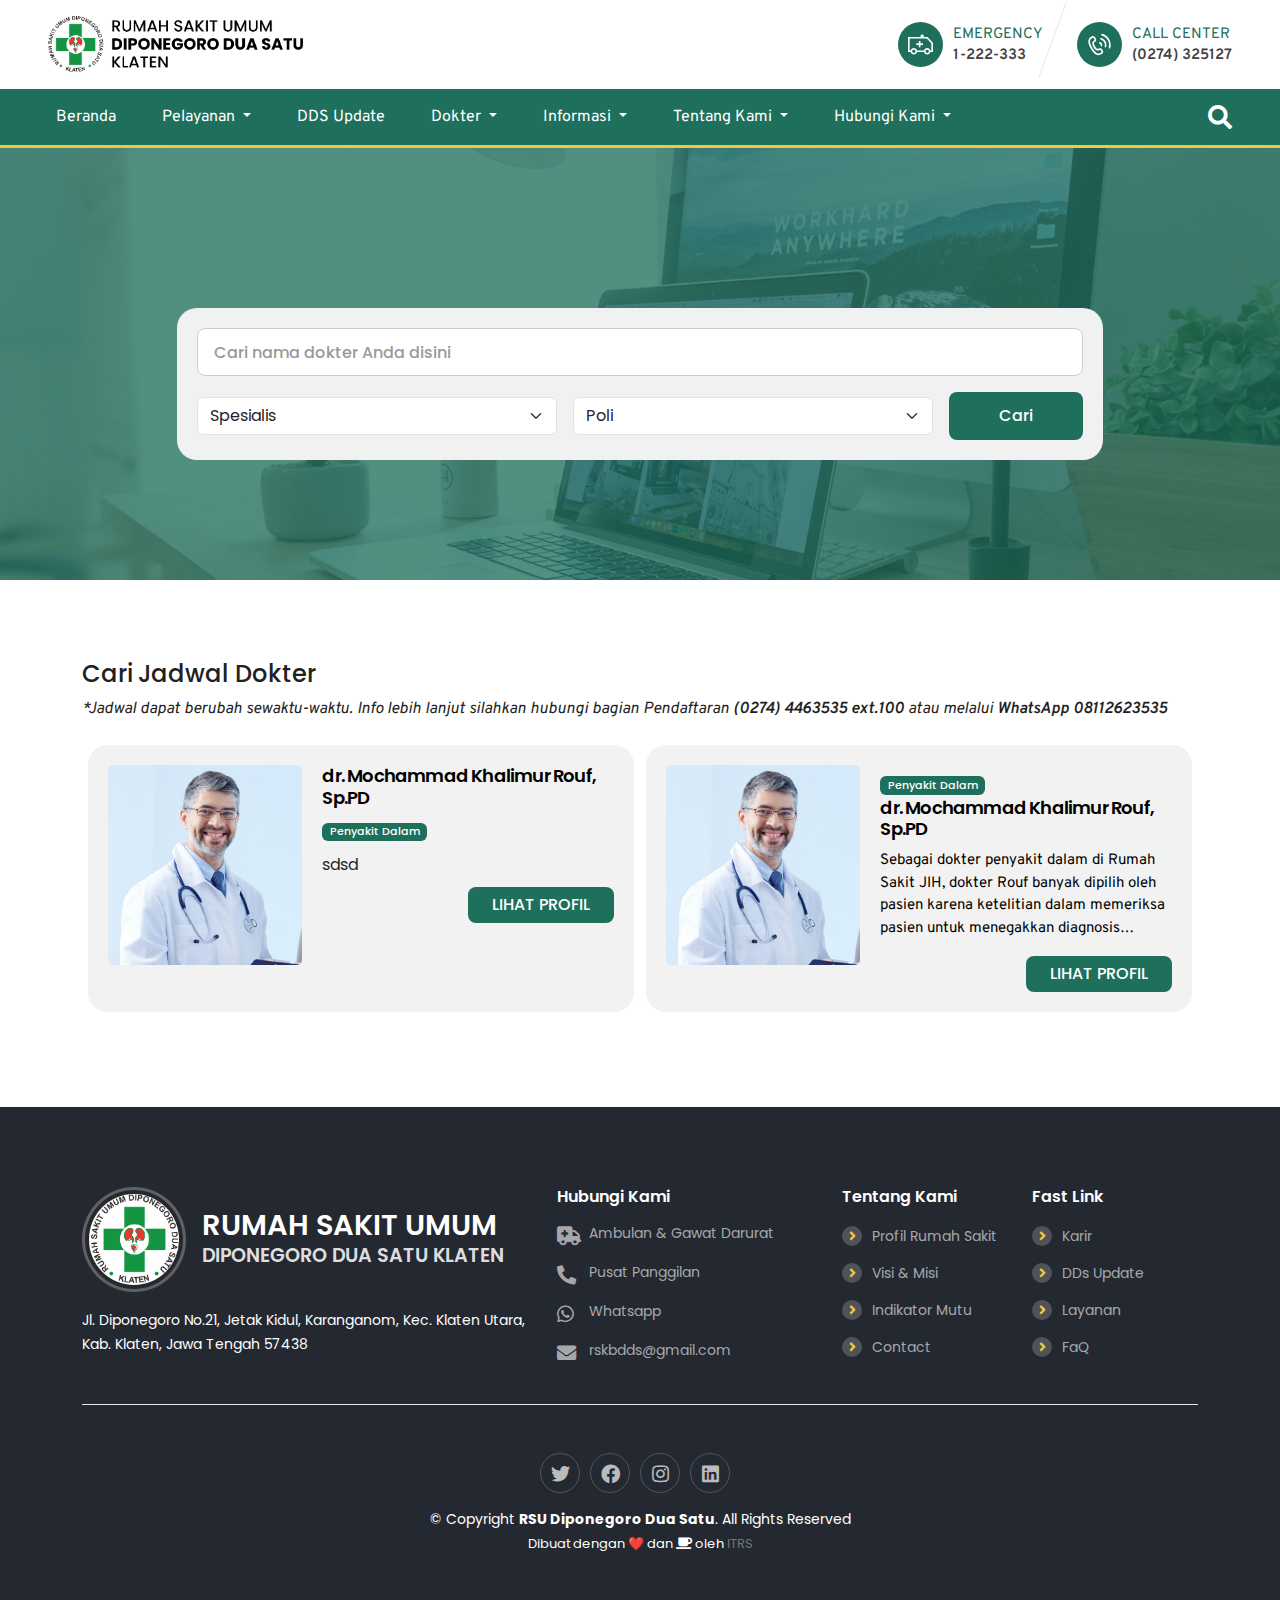
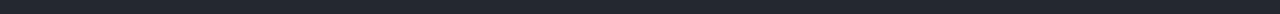
==== dokter.html @ 1d52ded0 "OKEY" ====
<!DOCTYPE html>
<html lang="en">

<head>
    <meta charset="UTF-8" />
    <link href="assets/img/favicon.png" rel="icon" />
    <meta name="viewport" content="width=device-width, initial-scale=1.0" />
    <title>RSU Diponegoro Dua Satu Klaten</title>
    <link rel="stylesheet" href="./assets/css/app.css" />
    <script src="https://code.jquery.com/jquery-3.7.0.min.js"
        integrity="sha256-2Pmvv0kuTBOenSvLm6bvfBSSHrUJ+3A7x6P5Ebd07/g=" crossorigin="anonymous"></script>
</head>

<body>
    <header id="header" class="d-none d-md-block">
        <div class="topbar-area px-5 py-3">
            <div class="topbar-content">
                <div class="topbar-brand">
                    <a href="index.html">
                        <img src="./assets/img/logo web black.png" alt="Logo RSU" class="img-fluid logo-brand" />
                    </a>
                </div>
                <div class="topbar-info">
                    <ul class="info">
                        <li class="info-item">
                            <div class="icon">
                                <svg class="img-fluid" width="25" height="25" viewBox="0 0 20 20"
                                    xmlns="http://www.w3.org/2000/svg">
                                    <path
                                        d="M11.3333 2C10.9797 2 10.6406 2.13486 10.3905 2.3749C10.1405 2.61495 10 2.94052 10 3.28V3.92H0V16.08H2.104C2.40133 17.1802 3.432 18 4.66667 18C5.90133 18 6.932 17.1802 7.22933 16.08H12.7707C13.068 17.1802 14.0987 18 15.3333 18C16.568 18 17.5987 17.1802 17.896 16.08H20V8.8L19.8333 8.62016L15.8333 4.14016L15.646 3.92H12.6667V3.28C12.6667 2.94052 12.5262 2.61495 12.2761 2.3749C12.0261 2.13486 11.687 2 11.3333 2ZM1.33333 5.2H15.0207L18.6667 9.28V14.8H17.896C17.5987 13.6998 16.568 12.88 15.3333 12.88C14.0987 12.88 13.068 13.6998 12.7707 14.8H7.22933C6.932 13.6998 5.90133 12.88 4.66667 12.88C3.432 12.88 2.40133 13.6998 2.104 14.8H1.33333V5.2ZM8.66667 7.12V9.04H6.66667V10.32H8.66667V12.24H10V10.32H12V9.04H10V7.12H8.66667ZM4.66667 14.16C5.41133 14.16 6 14.7251 6 15.44C6 16.1549 5.41133 16.72 4.66667 16.72C3.922 16.72 3.33333 16.1549 3.33333 15.44C3.33333 14.7251 3.922 14.16 4.66667 14.16ZM15.3333 14.16C16.078 14.16 16.6667 14.7251 16.6667 15.44C16.6667 16.1549 16.078 16.72 15.3333 16.72C14.5887 16.72 14 16.1549 14 15.44C14 14.7251 14.5887 14.16 15.3333 14.16Z"
                                        fill="white" />
                                </svg>
                            </div>
                            <div class="text">
                                EMERGENCY
                                <a href="tel:1-222-333" target="_blank">
                                    <span>1-222-333</span>
                                </a>
                            </div>
                        </li>
                        <li class="info-item">
                            <div class="icon">
                                <svg class="img-fluid" width="25" height="25" viewBox="0 0 20 20" fill="none"
                                    xmlns="http://www.w3.org/2000/svg">
                                    <g clip-path="url(#clip0_1348_386)">
                                        <path fill-rule="evenodd" clip-rule="evenodd"
                                            d="M1.08929 6.99303C1.31957 5.32316 2.45093 4.29512 3.85457 3.48767C4.29436 3.23468 4.81684 3.16911 5.30612 3.30288C5.79503 3.43654 6.21088 3.75811 6.46417 4.19523L7.08839 5.27249C7.34168 5.70961 7.41326 6.22922 7.28499 6.71792C7.15661 7.20699 6.83838 7.62504 6.39859 7.87803C5.96698 8.12632 5.75371 8.39156 5.64662 8.63309C5.53714 8.87998 5.51151 9.16381 5.55975 9.48797C5.66095 10.168 6.05696 10.8669 6.38041 11.4251C6.70386 11.9833 7.11336 12.6745 7.65382 13.1018C7.91145 13.3055 8.17097 13.4253 8.44031 13.4543C8.70378 13.4827 9.04096 13.4313 9.47257 13.183C9.91236 12.93 10.4348 12.8644 10.9241 12.9982C11.413 13.1318 11.8289 13.4534 12.0822 13.8905L12.7064 14.9678C12.9597 15.4049 13.0313 15.9245 12.903 16.4132C12.7746 16.9023 12.4564 17.3203 12.0166 17.5733C10.613 18.3808 9.15372 18.843 7.58716 18.2068C6.08722 17.5976 4.6553 16.0399 3.08101 13.3231C1.50673 10.6063 0.868799 8.59187 1.08929 6.99303ZM2.4195 7.17514C2.26348 8.30648 2.697 9.98474 4.24383 12.6542C5.79066 15.3236 7.03262 16.5369 8.09397 16.9679C9.08869 17.3719 10.0781 17.1436 11.3452 16.4147C11.4721 16.3418 11.5658 16.2202 11.604 16.0747C11.6423 15.9289 11.6214 15.771 11.5436 15.6367L10.9193 14.5595C10.8415 14.4252 10.7147 14.3282 10.5688 14.2883C10.4233 14.2485 10.2708 14.2686 10.1439 14.3416C9.50725 14.7078 8.88715 14.848 8.29612 14.7844C7.71095 14.7214 7.21874 14.4657 6.81916 14.1498C6.06088 13.5502 5.53981 12.6504 5.23615 12.1261C5.22987 12.1152 5.22368 12.1046 5.21759 12.094C5.2115 12.0835 5.20531 12.0728 5.19902 12.062C4.89508 11.5378 4.37356 10.6383 4.23156 9.68421C4.15674 9.18144 4.18058 8.62887 4.41843 8.09245C4.65866 7.55067 5.09056 7.08569 5.72724 6.71944C5.8541 6.64646 5.94778 6.5249 5.98597 6.37943C6.02425 6.23358 6.00339 6.0757 5.92557 5.9414L5.30135 4.86415C5.22353 4.72985 5.09673 4.63291 4.95082 4.59302C4.80529 4.55323 4.65278 4.57329 4.52592 4.64627C3.25883 5.37516 2.56572 6.11482 2.4195 7.17514Z"
                                            fill="white" />
                                        <path fill-rule="evenodd" clip-rule="evenodd"
                                            d="M11.3523 1.96472C11.4506 1.60851 11.8201 1.39914 12.1776 1.49708C14.5159 2.13767 16.5123 3.67912 17.7304 5.78117C18.9484 7.88321 19.29 10.3767 18.6777 12.7146C18.584 13.072 18.2173 13.2862 17.8585 13.1929C17.4998 13.0996 17.2848 12.7342 17.3785 12.3768C17.901 10.3815 17.6102 8.24951 16.5676 6.45008C15.5249 4.65065 13.8172 3.33373 11.8216 2.78704C11.4641 2.68909 11.254 2.32093 11.3523 1.96472ZM10.494 5.23459C10.592 4.87831 10.9614 4.66866 11.319 4.76634C12.0478 4.96542 12.7313 5.30593 13.3306 5.76803C13.9299 6.23012 14.4335 6.80491 14.8128 7.45952C15.1921 8.11414 15.4399 8.83606 15.5419 9.58422C15.6439 10.3324 15.5981 11.0924 15.4067 11.8208C15.3129 12.1782 14.946 12.3921 14.5873 12.2986C14.2286 12.205 14.0139 11.8395 14.1078 11.4821C14.2545 10.9236 14.2899 10.3399 14.2114 9.7643C14.1329 9.1887 13.9422 8.63278 13.65 8.12844C13.3577 7.6241 12.9699 7.18155 12.5088 6.82604C12.0478 6.47054 11.5227 6.20919 10.964 6.05656C10.6064 5.95888 10.396 5.59088 10.494 5.23459ZM9.65048 8.49145C9.74886 8.13526 10.1184 7.92597 10.4759 8.02399C11.0807 8.18983 11.5956 8.58808 11.9095 9.12967C12.2233 9.67126 12.312 10.3147 12.1537 10.9195C12.0602 11.277 11.6935 11.4912 11.3347 11.398C10.9759 11.3048 10.7609 10.9394 10.8544 10.582C10.9231 10.3197 10.8852 10.0376 10.7466 9.79858C10.6081 9.55952 10.3819 9.38577 10.1196 9.31387C9.76216 9.21585 9.5521 8.84764 9.65048 8.49145Z"
                                            fill="white" />
                                    </g>
                                    <defs>
                                        <clipPath id="clip0_1348_386">
                                            <rect width="20" height="20" fill="white" />
                                        </clipPath>
                                    </defs>
                                </svg>
                            </div>
                            <div class="text">
                                CALL CENTER
                                <a href="tel:(0274) 325127" target="_blank">
                                    <span>(0274) 325127</span>
                                </a>
                            </div>
                        </li>
                    </ul>
                </div>
            </div>
        </div>
    </header>
    <nav id="navbar" class="navbar navbar-expand-lg">
        <div class="container-fluid px-5">
            <a href="index.html" class="navbar-brand d-block d-sm-block d-md-none">
                <img src="./assets/img/logo web.png" alt="Logo RSU" class="img-fluid logo-brand" />
            </a>
            <div class="navbar-search-open">
                <i class="fas fa-search search-icon"></i>
            </div>
            <button class="navbar-toggler" type="button" data-bs-toggle="collapse" data-bs-target="#navbarNavDropdown"
                aria-controls="navbarNavDropdown" aria-expanded="false" aria-label="Toggle navigation">
                <span class="navbar-toggler-icon"></span>
            </button>

            <div class="collapse navbar-collapse" id="navbarNavDropdown">
                <ul class="navbar-nav">
                    <li class="nav-item">
                        <a class="nav-link" aria-current="page" href="#">Beranda</a>
                    </li>
                    <li class="nav-item dropdown">
                        <a class="nav-link dropdown-toggle" href="#" role="button" data-bs-toggle="dropdown"
                            aria-expanded="false">
                            Pelayanan
                        </a>
                        <ul class="dropdown-menu">
                            <li><a class="dropdown-item" href="#">Action</a></li>
                            <li><a class="dropdown-item" href="#">Another action</a></li>
                            <li>
                                <a class="dropdown-item" href="#">Something else here</a>
                            </li>
                        </ul>
                    </li>
                    <li class="nav-item">
                        <a class="nav-link" href="#">DDS Update</a>
                    </li>
                    <li class="nav-item dropdown">
                        <a class="nav-link dropdown-toggle" href="#" role="button" data-bs-toggle="dropdown"
                            aria-expanded="false">
                            Dokter
                        </a>
                        <ul class="dropdown-menu">
                            <li><a class="dropdown-item" href="#">Jadwal Dokter</a></li>
                            <li><a class="dropdown-item" href="#">Cari Dokter</a></li>
                        </ul>
                    </li>
                    <li class="nav-item dropdown">
                        <a class="nav-link dropdown-toggle" href="#" role="button" data-bs-toggle="dropdown"
                            aria-expanded="false">
                            Informasi
                        </a>
                        <ul class="dropdown-menu">
                            <li><a class="dropdown-item" href="#">Alur Pelayanan</a></li>
                            <li>
                                <a class="dropdown-item" href="#">Ketersediaan Kamar</a>
                            </li>
                            <li>
                                <a class="dropdown-item" href="#">Pengumuman</a>
                            </li>
                            <li>
                                <a class="dropdown-item" href="#">E-Leflet</a>
                            </li>
                            <li>
                                <a class="dropdown-item" href="#">Karir</a>
                            </li>
                        </ul>
                    </li>
                    <li class="nav-item dropdown">
                        <a class="nav-link dropdown-toggle" href="#" role="button" data-bs-toggle="dropdown"
                            aria-expanded="false">
                            Tentang Kami
                        </a>
                        <ul class="dropdown-menu">
                            <li><a class="dropdown-item" href="#">Profil</a></li>
                            <li><a class="dropdown-item" href="#">Visi Misi</a></li>
                        </ul>
                    </li>
                    <li class="nav-item dropdown">
                        <a class="nav-link dropdown-toggle" href="#" role="button" data-bs-toggle="dropdown"
                            aria-expanded="false">
                            Hubungi Kami
                        </a>
                        <ul class="dropdown-menu">
                            <li><a class="dropdown-item" href="#">FAQ</a></li>
                            <li><a class="dropdown-item" href="#">Detail Kontak</a></li>
                            <li><a class="dropdown-item" href="#">Kritik dan Saran</a></li>
                        </ul>
                    </li>
                </ul>
            </div>
        </div>
    </nav>
    <div class="box">
        <div class="navbar-search-close">
            <i class="fas fa-times"></i>
        </div>
        <form class="search-area">
            <input type="text" name="" id="" placeholder="Search ..." />
            <button type="submit">cari</button>
        </form>
    </div>

    <main id="main">
        <div class="jadwal-header" style="background-image: url('assets/img/blog-header.jpg')">
            <div class="container">
                <div class="row">
                    <div class="col-xl-10 col-lg-11 m-auto">
                        <div class="filter-content">
                            <div class="dokter-filter">
                                <form class="row g-3">
                                    <div class="col-12">
                                        <input type="text" class="form-control"
                                            placeholder="Cari nama dokter Anda disini" aria-label="dokter" />
                                    </div>
                                    <div class="col-md-5">
                                        <select class="form-select" aria-label="spesialis">
                                            <option selected>Spesialis</option>
                                            <option value="1">Dokter Umum</option>
                                            <option value="2">Dokter Gigi</option>
                                            <option value="3">Dokter Anak</option>
                                            <option value="4">Dokter Kandungan</option>
                                            <option value="5">Dokter Bedah</option>
                                            <option value="6">Dokter Penyakit Dalam</option>
                                            <option value="7">Dokter THT</option>
                                            <option value="8">Dokter Mata</option>
                                            <option value="9">Dokter Kulit</option>
                                            <option value="10">Dokter Jantung</option>
                                            <option value="11">Dokter Saraf</option>
                                            <option value="12">Dokter Paru</option>
                                            <option value="13">Dokter Rehabilitasi Medik</option>
                                            <option value="14">Dokter Gizi</option>
                                            <option value="15">Dokter Forensik</option>
                                            <option value="16">Dokter Jiwa</option>
                                            <option value="17">Dokter Spesialis Lainnya</option>
                                        </select>
                                    </div>

                                    <div class="col-md-5">
                                        <select class="form-select" aria-label="poli">
                                            <option selected>Poli</option>
                                            <option value="1">Poli Umum</option>
                                            <option value="2">Poli Gigi</option>
                                            <option value="3">Poli Anak</option>
                                            <option value="4">Poli Kandungan</option>
                                            <option value="5">Poli Bedah</option>
                                            <option value="6">Poli Penyakit Dalam</option>
                                            <option value="7">Poli THT</option>
                                            <option value="8">Poli Mata</option>
                                            <option value="9">Poli Kulit</option>
                                            <option value="10">Poli Jantung</option>
                                            <option value="11">Poli Saraf</option>
                                            <option value="12">Poli Paru</option>
                                            <option value="13">Poli Rehabilitasi Medik</option>
                                            <option value="14">Poli Gizi</option>
                                            <option value="15">Poli Forensik</option>
                                            <option value="16">Poli Jiwa</option>
                                            <option value="17">Poli Spesialis Lainnya</option>
                                        </select>
                                    </div>
                                    <!-- button -->
                                    <div class="col-2">
                                        <button type="submit" class="btn btn-primary">
                                            Cari
                                        </button>
                                    </div>
                                </form>
                            </div>
                        </div>
                    </div>
                </div>
            </div>
        </div>
        <section id="jadwal-page" class="jadwal-dokter section-md">
            <div class="container">
                <div class="mb-4">
                    <h4>Cari Jadwal Dokter</h4>
                    <p class="font-italic">
                        *Jadwal dapat berubah sewaktu-waktu. Info lebih lanjut silahkan
                        hubungi bagian Pendaftaran
                        <span class="fw-bold"><a href="tel:(0274) 446 3535" target="_blank">
                                (0274) 4463535 ext.100
                            </a></span>
                        atau melalui
                        <span class="fw-bold"><a href="https://api.whatsapp.com/send?phone=628112683535"
                                target="_blank">WhatsApp 08112623535</a></span>
                    </p>
                </div>
                <div class="position-relative z-2">
                    <ul class="list-doctor flex-2-column">
                        <li class="flex-col">
                            <div class="card card-style card-schedule-doctor card-doctor-display-2">
                                <div class="doctor-thumbnails">
                                    <img src="./assets/img/doctors/doctors-1.jpg" class="img-fluid" />
                                </div>
                                <div class="doctor-schedule">
                                    <div class="schedule-head">
                                        <h2 class="doctor-name">
                                            dr. Mochammad Khalimur Rouf, Sp.PD
                                        </h2>
                                        <div class="doctor-spesialis">
                                            <span class="badge badge-accent">Penyakit Dalam</span>
                                        </div>
                                    </div>
                                    <div class="schedule-body">
                                        sdsd
                                    </div>
                                    <div class="schedule-footer">
                                        <a href="https://rs-jih.co.id/rsjih/doctor/profile/dr-mochammad-khalimur-rouf-sppd/TWliOUp5cVNnSFhZTElmeEl0WkR6dz09"
                                            class="btn btn-primary px-4 rounded-8">LIHAT PROFIL</a>
                                    </div>
                                </div>
                            </div>
                        </li>
                        <li class="flex-col">
                            <div class="card card-style card-schedule-doctor card-doctor-display-2">
                                <div class="doctor-thumbnails">
                                    <img src="./assets/img/doctors/doctors-1.jpg" class="img-fluid" />
                                </div>
                                <div class="doctor-schedule">
                                    <div class="schedule-head">
                                        <div class="doctor-spesialis">
                                            <span class="badge badge-accent">Penyakit Dalam</span>
                                        </div>
                                        <h2 class="doctor-name">
                                            dr. Mochammad Khalimur Rouf, Sp.PD
                                        </h2>
                                    </div>
                                    <div class="schedule-body">
                                        <p class="doctor-desc">Sebagai dokter penyakit dalam di Rumah Sakit JIH, dokter
                                            Rouf banyak dipilih oleh pasien karena ketelitian dalam memeriksa pasien
                                            untuk menegakkan diagnosis penyakit dan membuat rencana terapinya. Di
                                            samping itu dr. Rouf sangat ahli dalam komunikasi terapeutik, sehingga
                                            pasien merasa terpuaskan dalam mendapatkan informasi terkait dengan penyakit
                                            yang sedang dideritanya.Dr. Rouf unggul dalam mengelola penyakit-penyakit
                                            degeneratif, penyakit metabolik, penyakit endokrin,seperti gangguan
                                            kolesterol, asam urat, diabetes, tiroid, hipertensi, berbagai infeksi di
                                            sistem pencernaan, saluran kemih, hepatitis, gastritis, infeksi saluran
                                            pernafasan, berbagai alergi pada orang dewasa, dll.Disarankan
                                            pasien/keluarga pasien bisa memanfaatkan waktu konsultasi dengan dr Rouf
                                            sebaik-baiknya untuk mendapatkan terapi terbaik bagi pasien.</p>
                                    </div>
                                    <div class="schedule-footer">
                                        <a href="https://rs-jih.co.id/rsjih/doctor/profile/dr-mochammad-khalimur-rouf-sppd/TWliOUp5cVNnSFhZTElmeEl0WkR6dz09"
                                            class="btn btn-primary px-4 rounded-8">LIHAT PROFIL</a>
                                    </div>
                                </div>
                            </div>
                        </li>
                    </ul>
                </div>
            </div>
        </section>
    </main>
    <footer class="footer">
        <div class="footer-content position-relative">
            <div class="container">
                <div class="row gy-4">
                    <div class="col-lg-5 col-md-12 footer-info">
                        <a href="index.html" class="logo d-flex align-items-center mb-3">
                            <div class="footer-logo">
                                <img src="assets/img/logo1.jpg" alt="" class="img-fluid rounded-circle" />
                            </div>
                            <div class="footer-name ms-3">
                                <h2 class="text-uppercase fw-bold">RUMAH SAKIT UMUM</h2>
                                <p class="text-uppercase fw-bold">
                                    DIPONEGORO DUA SATU KLATEN
                                </p>
                            </div>
                        </a>
                        <p>
                            Jl. Diponegoro No.21, Jetak Kidul, Karanganom, Kec. Klaten
                            Utara, Kab. Klaten, Jawa Tengah 57438
                        </p>
                    </div>

                    <div class="col-lg-3 col-6 footer-emergency">
                        <h4>Hubungi Kami</h4>
                        <ul>
                            <li>
                                <a href="#" class="d-inline-flex">
                                    <div class="icon">
                                        <i class="fas fa-ambulance"></i>
                                    </div>
                                    <div class="text">Ambulan & Gawat Darurat</div>
                                </a>
                            </li>
                            <li>
                                <a href="#" class="d-inline-flex">
                                    <div class="icon">
                                        <i class="fas fa-phone-alt"></i>
                                    </div>
                                    <div class="text">Pusat Panggilan</div>
                                </a>
                            </li>
                            <li>
                                <a href="#" class="d-inline-flex">
                                    <div class="icon">
                                        <i class="fab fa-whatsapp"></i>
                                    </div>
                                    <div class="text">Whatsapp</div>
                                </a>
                            </li>
                            <li>
                                <a href="#" class="d-inline-flex">
                                    <div class="icon"><i class="fas fa-envelope"></i></div>
                                    <div class="text">rskbdds@gmail.com</div>
                                </a>
                            </li>
                        </ul>
                    </div>

                    <div class="col-lg-2 col-6 footer-links">
                        <h4>Tentang Kami</h4>
                        <ul>
                            <li><a href="#">Profil Rumah Sakit</a></li>
                            <li><a href="#">Visi & Misi</a></li>
                            <li><a href="#">Indikator Mutu</a></li>
                            <li><a href="#">Contact</a></li>
                        </ul>
                    </div>

                    <div class="col-lg-2 col-md-12 footer-links text-center text-md-start">
                        <h4>Fast Link</h4>
                        <ul>
                            <li><a href="#">Karir</a></li>
                            <li><a href="#">DDs Update</a></li>
                            <li><a href="#">Layanan</a></li>
                            <li><a href="#">FaQ</a></li>
                        </ul>
                    </div>
                </div>
            </div>
        </div>

        <div class="footer-legal text-center position-relative">
            <div class="container">
                <div class="footer-line">
                    <div class="social-links d-flex mt-5 justify-content-center">
                        <!-- Added 'justify-content-center' class here -->
                        <a href="#" class="d-flex align-items-center justify-content-center"><i
                                class="fab fa-twitter"></i></a>
                        <a href="#" class="d-flex align-items-center justify-content-center"><i
                                class="fab fa-facebook"></i></a>
                        <a href="#" class="d-flex align-items-center justify-content-center"><i
                                class="fab fa-instagram"></i></a>
                        <a href="#" class="d-flex align-items-center justify-content-center"><i
                                class="fab fa-linkedin"></i></a>
                    </div>
                    <div class="copyright">
                        &copy; Copyright
                        <strong><span>RSU Diponegoro Dua Satu</span></strong>. All Rights Reserved
                    </div>
                    <div class="credits">
                        Dibuat dengan ❤️ dan <i class="fas fa-coffee"></i> oleh
                        <a href="#">ITRS</a>
                    </div>
                </div>
            </div>
        </div>
    </footer>

    <a href="#" class="scroll-top d-flex align-items-center justify-content-center"><i class="fas fa-arrow-up"></i></a>

    <!-- Option 1: Bootstrap Bundle with Popper -->
    <script src="https://cdn.jsdelivr.net/npm/bootstrap@5.3.1/dist/js/bootstrap.bundle.min.js"
        integrity="sha384-HwwvtgBNo3bZJJLYd8oVXjrBZt8cqVSpeBNS5n7C8IVInixGAoxmnlMuBnhbgrkm"
        crossorigin="anonymous"></script>
    <script src="https://cdn.jsdelivr.net/npm/swiper@10/swiper-bundle.min.js"></script>
    <script src="./assets/js/app.js"></script>
</body>

</html>
---- assets/css/app.css ----
@import url("https://fonts.googleapis.com/css2?family=Poppins:ital,wght@0,100;0,200;0,300;0,400;0,500;0,600;0,700;0,800;0,900;1,100;1,200;1,300;1,400;1,500;1,600;1,700;1,800&display=swap");@import url("https://fonts.googleapis.com/css2?family=Overpass:ital,wght@0,100;0,200;0,300;0,400;0,500;0,600;0,700;0,800;0,900;1,100;1,200;1,300;1,400;1,500;1,600;1,700;1,800;1,900&display=swap");@import url("https://cdn.jsdelivr.net/npm/bootstrap@5.3.1/dist/css/bootstrap.min.css");@import url("https://pro.fontawesome.com/releases/v5.15.4/css/all.css");@import url("https://cdn.jsdelivr.net/npm/swiper@10/swiper-bundle.min.css");*,*::before,*::after{-webkit-box-sizing:border-box;box-sizing:border-box}html{-webkit-text-size-adjust:100%;-webkit-tap-highlight-color:transparent;scroll-behavior:smooth}body{margin:0;font-family:"Poppins",sans-serif;font-size:1rem;font-style:normal;font-weight:normal;line-height:1.5;color:#212121;overflow-x:hidden;-webkit-font-smoothing:antialiased}p{font-family:"Overpass",sans-serif}::-moz-selection{color:#fff;background:#1e6f5c}::selection{color:#fff;background:#1e6f5c}::placeholder{color:#bdbdbd}input:focus::-moz-placeholder{opacity:0;-webkit-transition:0.4s;-o-transition:0.4s;transition:0.4s}*:focus{text-decoration:none;outline:none}a{text-decoration:none;color:#212121;cursor:pointer;-webkit-transition:all 0.3s ease-in-out;-moz-transition:all 0.3s ease-in-out;-ms-transition:all 0.3s ease-in-out;-o-transition:all 0.3s ease-in-out;transition:all 0.3s ease-in-out}a:focus,a:hover,a:active,*:focus,a:focus h1,a:hover h1,a:active h1,a:focus h2,a:hover h2,a:active h2,a:focus h3,a:hover h3,a:active h3,a:focus h4,a:hover h4,a:active h4,a:focus h5,a:hover h5,a:active h5,a:focus h6,a:hover h6,a:active h6{color:#1e6f5c;outline:none;text-decoration:none;-webkit-transition:all 0.3s ease-in-out;-moz-transition:all 0.3s ease-in-out;-ms-transition:all 0.3s ease-in-out;-o-transition:all 0.3s ease-in-out;transition:all 0.3s ease-in-out}a.hover:hover{text-decoration:underline;transition-duration:0.2s}a.hover-1{text-decoration:none;background-image:linear-gradient(#999, #999);background-position:1% 100%;background-repeat:no-repeat;background-size:0% 2px;transition:background-size cubic-bezier(0, 0.5, 0, 1) 0.3s}a.hover-2:hover{text-decoration:none;background-size:100% 2px}a.hover-2{text-decoration:none;background-image:linear-gradient(#f1f1f1, #f1f1f1);background-position:1% 100%;background-repeat:no-repeat;background-size:0% 2px;transition:background-size cubic-bezier(0, 0.5, 0, 1) 0.3s}a.hover-2:hover{text-decoration:none;background-size:100% 50px}a.hover-3:hover{margin-left:3px;transition-duration:0.2s}a.hover-4:hover{padding-bottom:3px;transition-duration:0.2s}h1,h2,h3,h4,h5,h6{color:#212121}.font-weight-200,.fw-200{font-weight:200 !important}.font-weight-light,.fw-300{font-weight:300 !important}.font-weight-lighter,.fw-lighter{font-weight:lighter !important}.font-weight-normal,.fw-400{font-weight:400 !important}.font-weight-500,.fw-500{font-weight:500 !important}.font-weight-600,.fw-600{font-weight:600 !important}.font-weight-bold,.fw-bold{font-weight:600 !important}.font-weight-800,.fw-800{font-weight:800 !important}.font-weight-900,.fw-900{font-weight:900 !important}.font-weight-ultra,.fw-ultra{font-weight:900 !important}.font-weight-bolder,.fw-bolder{font-weight:700 !important}.font-italic{font-style:italic !important}.font-10{font-size:0.625rem !important}.font-11{font-size:0.688rem !important}.font-12{font-size:0.75rem !important}.font-13{font-size:0.813rem !important}.font-14{font-size:0.875rem !important}.font-15{font-size:0.938rem !important}.font-16{font-size:1rem !important}.font-17{font-size:1.063rem !important}.font-18{font-size:1.125rem !important}.font-19{font-size:1.188rem !important}.font-20{font-size:1.25rem !important}.font-21{font-size:1.313rem !important}.font-22{font-size:1.375rem !important}.font-23{font-size:1.438rem !important}.font-24{font-size:1.5rem !important}.font-25{font-size:1.563rem !important}.font-xs{font-size:0.688rem !important}.font-sm{font-size:0.75rem !important}.font-md{font-size:0.938rem !important}.font-lg{font-size:1.25rem !important}.lh-1{line-height:1}.lh-2{line-height:1.2}.lh-3{line-height:1.3}.lh-4{line-height:1.4}.lh-5{line-height:1.5}.text-decoration-none{text-decoration:none !important}.text-break{word-break:break-word !important;overflow-wrap:break-word !important}.word-break-all{word-break:break-all !important}.text-reset{color:inherit !important}.text-limit-1-row{overflow:hidden !important;display:-webkit-box !important;-webkit-line-clamp:1 !important;-webkit-box-orient:vertical}.text-limit-2-row{overflow:hidden !important;display:-webkit-box !important;-webkit-line-clamp:2 !important;-webkit-box-orient:vertical}.text-limit-3-row{overflow:hidden !important;display:-webkit-box !important;-webkit-line-clamp:3 !important;-webkit-box-orient:vertical}.text-limit-4-row{overflow:hidden !important;display:-webkit-box !important;-webkit-line-clamp:4 !important;-webkit-box-orient:vertical}.text-limit-5-row{overflow:hidden !important;display:-webkit-box !important;-webkit-line-clamp:5 !important;-webkit-box-orient:vertical}.text-white{color:#fff !important}.text-black{color:#000 !important}.text-light{color:#f3f3f3 !important}.text-dark{color:#212121 !important}.text-accent{color:#1e6f5c !important}.text-accent2{color:#fff !important}.text-second{color:#f1c93b !important}.text-second2{color:#ff3d00 !important}.text-text{color:#757575 !important}.text-text1{color:#9e9e9e !important}.text-text2{color:#bdbdbd !important}.opacity-1{opacity:0.1}.opacity-2{opacity:0.2}.opacity-3{opacity:0.3}.opacity-4{opacity:0.4}.opacity-5{opacity:0.5}.opacity-6{opacity:0.6}.opacity-7{opacity:0.7}.opacity-8{opacity:0.8}.opacity-9{opacity:0.9}.opacity-none{opacity:1}.visible{visibility:visible !important}.invisible{visibility:hidden !important}.p-absolute{position:absolute !important}.p-relative{position:relative !important}.overflow-auto{overflow:auto}.overflow-hidden{overflow:hidden}ol{padding:0;margin:0}ol li{list-style:decimal inside !important}ul{padding:0;margin:0}ul li{list-style:none}.list-unstyled{padding-left:0;list-style:none}.list-inline{padding-left:0;list-style:none}.list-inline-item{display:inline-block}.list-inline-item:not(:last-child){margin-right:0.938rem}.list-style .list-item:not(:last-child){margin-bottom:0.5rem}.list-check li{position:relative;padding-left:1.525rem}.list-check li:before{font-family:"Font Awesome 5 Free","Font Awesome 5 Brands","Font Awesome 5 Pro";content:"\f00c";position:absolute;top:0.1rem;left:0;width:1.25rem;height:1.25rem;display:flex;align-items:center;justify-content:center;border-radius:50%;background:rgba(54,179,127,0.08);font-weight:900;font-size:0.625rem;color:#1e6f5c}.absolute-top-left{position:absolute;top:0;left:0}.absolute-top-right{position:absolute;top:0;right:0}.absolute-bottom-left{position:absolute;bottom:0;left:0}.absolute-bottom-right{position:absolute;bottom:0;right:0}.bg-accent{background:#1e6f5c !important}.bg-second{background:#f1c93b !important}.bg-dark{background:#212121 !important}.bg-light{background:#f3f3f3 !important}.bg-black{background:#000 !important}.bg-white{background:#fff !important}img{width:100%;height:100%}.img-contain{object-fit:contain;position:50% 50%;-webkit-transition:-webkit-transform 0.5s;transition:-webkit-transform 0.5s;-o-transition:transform 0.5s;transition:transform 0.5s;transition:transform 0.5s, -webkit-transform 0.5s}.img-cover{object-fit:cover;position:50% 50%;width:100%;height:100%;-webkit-transition:-webkit-transform 0.5s;transition:-webkit-transform 0.5s;-o-transition:transform 0.5s;transition:transform 0.5s;transition:transform 0.5s, -webkit-transform 0.5s}.img-cover.hover-scale{-webkit-transform:scale(1.1);-ms-transform:scale(1.1);transform:scale(1.1);-webkit-transition:-webkit-transform 0.5s;transition:-webkit-transform 0.5s;-o-transition:transform 0.5s;transition:transform 0.5s;transition:transform 0.5s, -webkit-transform 0.5s}.img-hover-scale{overflow:hidden;position:relative}.img-hover-scale img{-webkit-transition:-webkit-transform 0.5s;transition:-webkit-transform 0.5s;-o-transition:transform 0.5s;transition:transform 0.5s;transition:transform 0.5s, -webkit-transform 0.5s}.img-hover-scale:hover img{-webkit-transform:scale(1.1);-ms-transform:scale(1.1);transform:scale(1.1);-webkit-transition:-webkit-transform 0.5s;transition:-webkit-transform 0.5s;-o-transition:transform 0.5s;transition:transform 0.5s;transition:transform 0.5s, -webkit-transform 0.5s}.hv-img-zoom{overflow:hidden;-webkit-transition:all 0.3s ease-in-out;-moz-transition:all 0.3s ease-in-out;-ms-transition:all 0.3s ease-in-out;-o-transition:all 0.3s ease-in-out;transition:all 0.3s ease-in-out}.hv-img-zoom:hover{-webkit-transform:scale(1.08);-ms-transform:scale(1.08);transform:scale(1.08);-webkit-transition:all 0.3s ease-in-out;-moz-transition:all 0.3s ease-in-out;-ms-transition:all 0.3s ease-in-out;-o-transition:all 0.3s ease-in-out;transition:all 0.3s ease-in-out}.hv-zoom{position:relative;overflow:hidden}.hv-zoom img:not(.fix){-webkit-transition:all 0.3s ease-in-out;-moz-transition:all 0.3s ease-in-out;-ms-transition:all 0.3s ease-in-out;-o-transition:all 0.3s ease-in-out;transition:all 0.3s ease-in-out}.hv-zoom:hover img:not(.fix){-webkit-transform:scale(1.08);-moz-transform:scale(1.08);-ms-transform:scale(1.08);-o-transform:scale(1.08);transform:scale(1.08);-webkit-transition:all 0.3s ease-in-out;-moz-transition:all 0.3s ease-in-out;-ms-transition:all 0.3s ease-in-out;-o-transition:all 0.3s ease-in-out;transition:all 0.3s ease-in-out}.hv-shadow-sm{-webkit-transition:all 0.3s ease-in-out;-moz-transition:all 0.3s ease-in-out;-ms-transition:all 0.3s ease-in-out;-o-transition:all 0.3s ease-in-out;transition:all 0.3s ease-in-out}.hv-shadow-sm:hover,.hv-shadow-sm:focus{box-shadow:0 0.24rem 0.625rem rgba(0,0,0,0.0786943);-webkit-transition:all 0.3s ease-in-out;-moz-transition:all 0.3s ease-in-out;-ms-transition:all 0.3s ease-in-out;-o-transition:all 0.3s ease-in-out;transition:all 0.3s ease-in-out}.hv-shadow{-webkit-transition:all 0.3s ease-in-out;-moz-transition:all 0.3s ease-in-out;-ms-transition:all 0.3s ease-in-out;-o-transition:all 0.3s ease-in-out;transition:all 0.3s ease-in-out}.hv-shadow:hover,.hv-shadow:focus{box-shadow:0 0.625rem 2.813rem rgba(0,0,0,0.0986943);-webkit-transition:all 0.3s ease-in-out;-moz-transition:all 0.3s ease-in-out;-ms-transition:all 0.3s ease-in-out;-o-transition:all 0.3s ease-in-out;transition:all 0.3s ease-in-out}.hv-trigger{position:relative;overflow:hidden;-webkit-transition:all 0.3s ease-in-out;-moz-transition:all 0.3s ease-in-out;-ms-transition:all 0.3s ease-in-out;-o-transition:all 0.3s ease-in-out;transition:all 0.3s ease-in-out}.hv-trigger:hover,.hv-trigger:focus{background:#f3f3f3 !important}.hv-underline{display:block;position:relative;padding:0}.hv-underline:hover{text-decoration:none}.hv-underline:before{content:"";display:block;position:absolute;left:0;bottom:0;height:1px;width:0;transition:width 0s ease, background 0.25s ease}.hv-underline:after{content:"";display:block;position:absolute;right:0;bottom:0;height:1px;width:0;background:#f1c93b;transition:width 0.25s ease}.hv-underline:hover:before{width:100%;background:#f1c93b;transition:width 0.25s ease}.hv-underline:hover:after{width:100%;background:transparent;transition:all 0s ease}.shadow-md{box-shadow:0 0.25rem 0.5rem rgba(192,189,189,0.25)}.shadow-none{-webkit-box-shadow:none !important;box-shadow:none !important}.separator{border-top:1px solid #f3f3f3}hr{border-bottom:1px solid #f3f3f3;border-top:0 none;padding:0}.trans-4,.trans-4:hover{-webkit-transition:all 0.4s ease-in-out;-moz-transition:all 0.4s ease-in-out;-ms-transition:all 0.4s ease-in-out;-o-transition:all 0.4s ease-in-out;transition:all 0.4s ease-in-out}.section-lg{padding-top:7.5rem;padding-bottom:7.5rem}@media only screen and (min-width: 1200px) and (max-width: 1600px){.section-lg{padding-top:7.5rem;padding-bottom:7.5rem}}@media only screen and (min-width: 992px) and (max-width: 1199px){.section-lg{padding-top:7.5rem;padding-bottom:7.5rem}}@media only screen and (min-width: 768px) and (max-width: 991px){.section-lg{padding-top:100px;padding-bottom:100px}}@media only screen and (min-width: 576px) and (max-width: 767px){.section-lg{padding-top:5rem;padding-bottom:5rem}}@media (max-width: 767px){.section-lg{padding-top:5rem;padding-bottom:5rem}}.section-md{padding-top:5rem;padding-bottom:5rem}@media only screen and (min-width: 1200px) and (max-width: 1600px){.section-md{padding-top:5rem;padding-bottom:5rem}}@media only screen and (min-width: 992px) and (max-width: 1199px){.section-md{padding-top:5rem;padding-bottom:5rem}}@media only screen and (min-width: 768px) and (max-width: 991px){.section-md{padding-top:3.75rem;padding-bottom:3.75rem}}@media only screen and (min-width: 576px) and (max-width: 767px){.section-md{padding-top:3.75rem;padding-bottom:3.75rem}}@media (max-width: 767px){.section-md{padding-top:3.75rem;padding-bottom:3.75rem}}.section-sm{padding-top:3.75rem;padding-bottom:3.75rem}@media only screen and (min-width: 1200px) and (max-width: 1600px){.section-sm{padding-top:3.75rem;padding-bottom:3.75rem}}@media only screen and (min-width: 992px) and (max-width: 1199px){.section-sm{padding-top:3.75rem;padding-bottom:3.75rem}}@media only screen and (min-width: 768px) and (max-width: 991px){.section-sm{padding-top:2.5rem;padding-bottom:2.5rem}}@media only screen and (min-width: 576px) and (max-width: 767px){.section-sm{padding-top:2.5rem;padding-bottom:2.5rem}}@media (max-width: 767px){.section-sm{padding-top:2.5rem;padding-bottom:2.5rem}}.section-xs{padding-top:2.5rem;padding-bottom:2.5rem}@media only screen and (min-width: 1200px) and (max-width: 1600px){.section-xs{padding-top:2.5rem;padding-bottom:2.5rem}}@media only screen and (min-width: 992px) and (max-width: 1199px){.section-xs{padding-top:2.5rem;padding-bottom:2.5rem}}@media only screen and (min-width: 768px) and (max-width: 991px){.section-xs{padding-top:1.25rem;padding-bottom:1.25rem}}@media only screen and (min-width: 576px) and (max-width: 767px){.section-xs{padding-top:1.25rem;padding-bottom:1.25rem}}@media (max-width: 767px){.section-xs{padding-top:0.938rem;padding-bottom:0.938rem}}.mh-100{min-height:100vh}.wrap-main{position:relative;overflow:hidden}.wrap-main .page-cover{position:absolute;top:0;left:0;object-fit:cover;object-position:top center;width:100%;height:100%;z-index:1}.wrap-bg-mid{background:linear-gradient(180deg, rgba(236,240,253,0) 0%, rgba(236,240,253,0.53) 14.32%, #ecf0fd 45.83%, rgba(236,240,253,0.43) 84.33%, rgba(236,240,253,0) 100%)}.primary{position:relative}@media (max-width: 992px){.primary{padding-top:70px}}.section-subheading{font-family:"Overpass",sans-serif;font-weight:600;font-size:0.875rem;line-height:1.4;letter-spacing:0.02rem;color:#bdbdbd}.section-subheading-xs{font-family:"Overpass",sans-serif;font-weight:600;font-size:0.875rem;line-height:1.375rem;color:#595959}.section-heading-lg{font-weight:bold;font-size:2.955rem;line-height:1.2;color:var(--dark)}.section-heading{font-weight:bold;font-size:2.375rem;line-height:1.3;color:var(--dark)}.section-heading-sm{font-weight:bold;font-size:1.875rem;line-height:1.3;color:var(--dark)}.section-heading-xs{font-weight:bold;font-size:1.563rem;line-height:1.3;color:var(--dark)}.section-description-lg{font-family:"Overpass",sans-serif;font-weight:normal;font-size:1.375rem;line-height:1.5;color:#9e9e9e}.section-description{font-family:"Overpass",sans-serif;font-weight:normal;font-size:1.125rem;line-height:1.5;color:#9e9e9e}.section-description-md{font-family:"Overpass",sans-serif;font-weight:normal;font-size:1rem;line-height:1.5;color:#9e9e9e}.section-description-sm{font-family:"Overpass",sans-serif;font-weight:normal;font-size:0.875rem;line-height:1.5;color:#9e9e9e}.section-description-xs{font-family:"Overpass",sans-serif;font-weight:normal;font-size:0.75rem;line-height:1.5;color:#9e9e9e}.section-description-xxs{font-family:"Overpass",sans-serif;font-weight:normal;font-size:0.625rem;line-height:1.5;color:#9e9e9e}@media only screen and (min-width: 1200px) and (max-width: 1600px){.section-heading-lg{font-size:2.955rem}.section-heading{font-size:2.375rem}.section-description{font-size:1.125rem}.section-description-md{font-size:1rem}.section-description-sm{font-size:0.875rem}}@media only screen and (min-width: 992px) and (max-width: 1199px){.section-heading-lg{font-size:2.955rem}.section-heading{font-size:2.375rem}.section-description{font-size:1.125rem}.section-description-md{font-size:1rem}.section-description-sm{font-size:0.875rem}}@media only screen and (min-width: 768px) and (max-width: 991px){.section-heading-lg{font-size:2rem}.section-heading{font-size:2.188rem}.section-heading-sm{font-size:28px}.section-description{font-size:1rem}.section-description-md{font-size:0.935rem}.section-description-sm{font-size:0.875rem}}@media only screen and (min-width: 576px) and (max-width: 767px){.section-heading-lg{font-size:1.9rem}.section-heading{font-size:1.625rem}.section-heading-sm{font-size:1.5rem}.section-heading-xs{font-size:1.25rem}.section-description{font-size:0.938rem}.section-description-md{font-size:0.875rem}.section-description-sm{font-size:0.813rem}.section-description-xs{font-size:0.625rem}.section-description-xxs{font-size:0.563rem}}@media (max-width: 767px){.section-heading-lg{font-size:1.9rem}.section-heading{font-size:1.625rem}.section-heading-sm{font-size:1.5rem}.section-heading-xs{font-size:1.25rem}.section-description{font-size:0.938rem}.section-description-md{font-size:0.875rem}.section-description-sm{font-size:0.813rem}.section-description-xs{font-size:0.625rem}.section-description-xxs{font-size:0.563rem}}@media (max-width: 768px){.row-mobi-style .col:nth-child(odd){padding-right:0.5rem}.row-mobi-style .col:nth-child(even){padding-left:0.5rem}}@media (max-width: 300px){.row-mobi-style.style-1 .col{flex:0 0 100%;max-width:100%;padding-left:0.5rem;padding-right:0.5rem}}.section-title{margin-bottom:1.875rem}.section-title .subheading{margin-bottom:0.625rem}.section-title h2{font-weight:normal;color:#1e6f5c}.section-title h2 span{font-weight:800}.scrollable{position:relative;display:-ms-flexbox;display:flex;-ms-flex-direction:row;flex-direction:row;-ms-flex-wrap:inherit;flex-wrap:inherit;white-space:nowrap;overflow-y:auto;overflow-x:hidden;width:100%;-webkit-overflow-scrolling:touch;-ms-overflow-style:none;scrollbar-width:none}.scrollable::-webkit-scrollbar{width:0.5rem;height:0.5rem;cursor:pointer}.scrollable::-webkit-scrollbar-track{background:rgba(241,241,241,0);border-radius:2.5rem;-webkit-transition:all 0.4s ease-in-out;-moz-transition:all 0.4s ease-in-out;-ms-transition:all 0.4s ease-in-out;-o-transition:all 0.4s ease-in-out;transition:all 0.4s ease-in-out}.scrollable::-webkit-scrollbar-thumb{background:rgba(195,195,195,0);border-radius:2.5rem;-webkit-transition:all 0.4s ease-in-out;-moz-transition:all 0.4s ease-in-out;-ms-transition:all 0.4s ease-in-out;-o-transition:all 0.4s ease-in-out;transition:all 0.4s ease-in-out}.scrollable:hover::-webkit-scrollbar-track{background:rgba(241,241,241,0.8);-webkit-box-shadow:inset 0 0.313rem 0.5rem #f1f1f1;box-shadow:inset 0 0.313rem 0.5rem #f1f1f1;-webkit-transition:all 0.4s ease-in-out;-moz-transition:all 0.4s ease-in-out;-ms-transition:all 0.4s ease-in-out;-o-transition:all 0.4s ease-in-out;transition:all 0.4s ease-in-out}.scrollable:hover::-webkit-scrollbar-thumb{background:rgba(195,195,195,0.5);-webkit-transition:all 0.4s ease-in-out;-moz-transition:all 0.4s ease-in-out;-ms-transition:all 0.4s ease-in-out;-o-transition:all 0.4s ease-in-out;transition:all 0.4s ease-in-out}.scrollable::-webkit-scrollbar-thumb:horizontal:hover,.scrollable::-webkit-scrollbar-thumb:vertical:hover{background:#c3c3c3;-webkit-transition:all 0.4s ease-in-out;-moz-transition:all 0.4s ease-in-out;-ms-transition:all 0.4s ease-in-out;-o-transition:all 0.4s ease-in-out;transition:all 0.4s ease-in-out}.h-scrollable{overflow-y:hidden !important;overflow-x:auto !important}.more-link{font-weight:normal;font-size:1rem;line-height:1.2;color:#159eec;z-index:4}.more-link.more-link-arrow{position:relative;padding-right:1.563rem;-webkit-transition:all 0.3s ease-in-out;-moz-transition:all 0.3s ease-in-out;-ms-transition:all 0.3s ease-in-out;-o-transition:all 0.3s ease-in-out;transition:all 0.3s ease-in-out}.more-link.more-link-arrow:before{content:"\f061";font-family:"Font Awesome 5 Free","Font Awesome 5 Brands","Font Awesome 5 Pro";position:absolute;top:0.313rem;right:0;width:1.25rem;font-weight:bold;font-size:0.938rem;line-height:1;color:#1e6f5c;-webkit-transition:all 0.3s ease-in-out;-moz-transition:all 0.3s ease-in-out;-ms-transition:all 0.3s ease-in-out;-o-transition:all 0.3s ease-in-out;transition:all 0.3s ease-in-out}.more-link.more-link-arrow:hover:before{right:-0.5rem}.more-link .icon{position:absolute;top:2px;margin-left:0.625rem;-webkit-transition:all 0.3s ease-in-out;-moz-transition:all 0.3s ease-in-out;-ms-transition:all 0.3s ease-in-out;-o-transition:all 0.3s ease-in-out;transition:all 0.3s ease-in-out}.more-link:hover .icon{margin-left:0.938rem;-webkit-transition:all 0.3s ease-in-out;-moz-transition:all 0.3s ease-in-out;-ms-transition:all 0.3s ease-in-out;-o-transition:all 0.3s ease-in-out;transition:all 0.3s ease-in-out}@media (max-width: 768px){.more-link{font-size:0.875rem}.more-link.more-link-arrow:before{top:0.25rem;font-size:0.813rem}}.btn-read-more{line-height:0;padding:15px 40px;border-radius:4px;transition:0.5s;color:#fff;background:#1e6f5c;box-shadow:0px 5px 25px rgba(55,55,58,0.3)}.btn-read-more span{font-family:"Poppins",sans-serif;font-weight:600;font-size:16px;letter-spacing:1px}.btn-read-more i{margin-left:5px;font-size:18px;transition:0.3s}.btn-read-more:hover{background:#f1c93b;box-shadow:0px 5px 25px rgba(55,55,58,0.3);transform:translateY(-5px)}.btn-read-more:hover i{transform:translateX(5px)}.bg-gray{background:#f3f5fa}.badge-accent{background:#1e6f5c;color:#fff;border-color:#1e6f5c}.badge-gold{background:linear-gradient(to right, #dbb15a, #ede58e, #ede58e, #ede58e, #e0b45a);color:#212121;border-color:rgba(204,186,120,0)}.flex-col{width:100%;margin-bottom:0.938rem;padding-left:0.375rem;padding-right:0.375rem;-webkit-transition:all 0.4s ease-in-out;-moz-transition:all 0.4s ease-in-out;-ms-transition:all 0.4s ease-in-out;-o-transition:all 0.4s ease-in-out;transition:all 0.4s ease-in-out}.flex-2-column{display:-ms-flexbox;display:flex;flex-flow:wrap;-ms-flex-direction:row;flex-direction:row}.flex-2-column .flex-col{flex-basis:50%;-ms-flex:auto}@media (max-width: 1200px){.flex-2-column .flex-col{flex-basis:50%}}@media (max-width: 992px){.flex-2-column .flex-col{flex-basis:50%}}@media (max-width: 768px){.flex-2-column .flex-col{flex-basis:100%}}@media (max-width: 580px){.flex-2-column .flex-col{flex-basis:100%}}@media only screen and (max-width: 480px){.flex-2-column .flex-col{flex-basis:100%}}.topbar-area{position:relative;z-index:999;background-color:#fff;transition:all 0.5s}.topbar-area .topbar-content{display:flex;align-items:center;justify-content:space-between}.topbar-area .topbar-content .topbar-brand{position:relative;z-index:4;overflow:hidden;max-width:100%}.topbar-area .topbar-content .topbar-brand .logo-brand{object-fit:contain;max-width:255px;width:100%;backface-visibility:hidden}.topbar-area .topbar-content .topbar-info{position:relative;z-index:4}.topbar-area .topbar-content .topbar-info .info{display:flex;align-items:center;justify-content:flex-end}.topbar-area .topbar-content .topbar-info .info .info-item{display:flex;position:relative;align-items:center;justify-content:center}.topbar-area .topbar-content .topbar-info .info .info-item .icon{margin-right:0.625rem;background:#1e6f5c;width:45px;height:45px;border-radius:50%;display:flex;align-items:center;justify-content:center}.topbar-area .topbar-content .topbar-info .info .info-item .icon img{object-fit:contain;max-height:19px}.topbar-area .topbar-content .topbar-info .info .info-item .text{font-family:"Overpass",sans-serif;font-weight:normal;font-size:0.938rem;line-height:1.4;color:#1e6f5c}.topbar-area .topbar-content .topbar-info .info .info-item .text span{display:block;font-weight:600;color:#424242}.topbar-area .topbar-content .topbar-info .info .info-item:not(:last-child){margin-right:1.5rem;padding-right:0.625rem}.topbar-area .topbar-content .topbar-info .info .info-item:not(:last-child)::after{content:"";position:absolute;top:-50%;right:0;height:80px;width:1px;z-index:3;transform:rotate(20deg);-webkit-transform:rotate(20deg);-moz-transform:rotate(20deg);-ms-transform:rotate(20deg);-o-transform:rotate(20deg);background:#e7e7e7}.navbar{background-color:#1e6f5c !important;position:relative;z-index:999;font-family:"Overpass",sans-serif;border-bottom:3px solid #f1c93b;transition:all 0.5s;position:sticky;position:-webkit-sticky;top:0}.navbar .navbar-brand{position:relative;z-index:4;overflow:hidden;max-width:100%}.navbar .navbar-brand .logo-brand{object-fit:contain;max-width:255px;width:100%;backface-visibility:hidden}.navbar .nav-item .nav-link{color:#fff;font-size:1rem;font-weight:normal;transition:0.5s}.navbar .nav-item .nav-link:hover{color:#f1c93b}.navbar .nav-item .dropdown-menu{border:none;box-shadow:0 0 20px rgba(0,0,0,0.1)}.navbar .nav-item .dropdown-menu .dropdown-item{color:#000;font-size:1rem;font-weight:normal;transition:0.5s}.navbar .nav-item .dropdown-menu .dropdown-item:hover{color:#f1c93b}.navbar .nav-item .dropdown-menu .dropdown-item:hover:before{content:"\f067";font-family:"Font Awesome 5 Free","Font Awesome 5 Brands","Font Awesome 5 Pro";margin-right:0.3rem;color:#1e6f5c;font-size:13px}.navbar .nav-item:not(:last-child){margin-right:1.875rem}.navbar .navbar-search-open{position:absolute;right:3rem;display:flex;align-items:center;justify-content:center;cursor:pointer;font-size:1.5rem;z-index:9999;color:#fff;transition:0.5s}@media screen and (max-width: 767px){.navbar .navbar-search-open{top:1.8rem;right:8rem}}.navbar .navbar-search-open:hover{color:#f1c93b}.navbar.scrolled{box-shadow:0px 15px 20px -6px rgba(23,23,23,0.42);-webkit-box-shadow:0px 15px 20px -6px rgba(23,23,23,0.42);-moz-box-shadow:0px 15px 20px -6px rgba(23,23,23,0.42)}.box{position:fixed;z-index:9999;top:0;left:0;width:100%;height:100%;background-color:rgba(0,0,0,0.8);display:-webkit-flex;display:-moz-flex;display:-ms-flex;display:-o-flex;display:flex;align-items:center;justify-content:center;opacity:0;visibility:hidden;transition:0.5s}.box .navbar-search-close{position:fixed;top:1.25rem;right:1.25rem;width:2.5rem;height:2.5rem;background-color:#1e6f5c;border-radius:50%;display:-webkit-flex;display:-moz-flex;display:-ms-flex;display:-o-flex;display:flex;align-items:center;justify-content:center;cursor:pointer;font-size:2rem;color:#fff}.box .search-area{width:100%;max-width:56rem;display:-webkit-flex;display:-moz-flex;display:-ms-flex;display:-o-flex;display:flex;border-bottom:1px solid #1e6f5c}@media (max-width: 767px){.box .search-area{max-width:30rem}}.box .search-area input{flex:1 1 auto;background-color:transparent;border:0;height:2.5rem;font-size:2rem;width:100%}.box .search-area input::placeholder{color:rgba(255,255,255,0.7);letter-spacing:3px}.box .search-area button{background:#1e6f5c;padding:0 10px;border:none;color:#fff;font-size:22px;text-transform:uppercase;letter-spacing:4px;cursor:pointer}.box.open{opacity:1;visibility:visible}#hero{width:100%;height:100vh;background-color:rgba(60,60,60,0.8);overflow:hidden;position:relative;z-index:5}#hero .swiper .swiper-wrapper .swiper-slide{transition-property:opacity;background-position:center top}#hero .swiper{width:100%;height:100%}#hero .swiper .swiper-pagination{position:absolute;bottom:0;left:0;width:100%;padding:0 10px;text-align:center}#hero .swiper .swiper-pagination .swiper-pagination-bullet{width:10px;height:10px;background:#1e6f5c;border-radius:10px;opacity:1;transition:0.3s}#hero .swiper .swiper-pagination .swiper-pagination-bullet:not(:last-child){margin-right:10px}#hero .swiper .swiper-pagination .swiper-pagination-bullet.swiper-pagination-bullet-active{background-color:#f1c93b}#hero .swiper-slide{background-position:center;background-size:cover}#hero .swiper-button-next,#hero .swiper-button-prev{background:none;font-size:30px;line-height:0;width:auto;height:auto;background:rgba(30,111,92,0.479);border-radius:50px;transition:0.3s;color:#fff;width:54px;height:54px;display:flex;align-items:center;justify-content:center}#hero .swiper-button-next::after,#hero .swiper-button-prev::after{font-weight:900;font-size:20px}#hero .swiper-button-next:hover,#hero .swiper-button-prev:hover{background:#1e6f5c;color:#f1c93b}@media (max-width: 992px){#hero .swiper-button-next,#hero .swiper-button-prev{width:25px;height:25px;background:rgba(30,111,92,0.479)}#hero .swiper-button-next::after,#hero .swiper-button-prev::after{font-weight:900;font-size:10px}}@media (max-width: 992px){#hero{height:30vh}}.quick-link-hospital{position:relative;margin-top:2.5rem;z-index:5}@media (max-width: 767px){.quick-link-hospital{position:fixed;bottom:0;left:0;width:100%;z-index:20}}.wrap-all-hospital{position:relative;overflow:hidden;border-radius:1.25rem;display:flex;align-items:stretch}@media (min-width: 767px){.wrap-all-hospital{top:-4rem}}.wrap-all-hospital .hospital-items{position:relative;width:100%}.wrap-all-hospital .hospital-items::before{content:"";position:absolute;top:10%;right:-1px;width:1px;height:80%;background:#fff;border-radius:0.5rem;z-index:5}.wrap-all-hospital .hospital-items .card-hospital{position:relative;overflow:hidden;height:145px;border-radius:0;border-color:#1e6f5c;padding:1.25rem 0.625rem;background:#1e6f5c;display:flex;align-items:center;justify-content:center;-webkit-transition:all 0.3s ease-in-out;-moz-transition:all 0.3s ease-in-out;-ms-transition:all 0.3s ease-in-out;-o-transition:all 0.3s ease-in-out;transition:all 0.3s ease-in-out}.wrap-all-hospital .hospital-items .card-hospital:hover{background:#f1c93b;border-color:#f1c93b;box-shadow:1.25rem 0.25rem 3.125rem rgba(255,199,31,0.2);-webkit-transition:all 0.3s ease-in-out;-moz-transition:all 0.3s ease-in-out;-ms-transition:all 0.3s ease-in-out;-o-transition:all 0.3s ease-in-out;transition:all 0.3s ease-in-out}.wrap-all-hospital .hospital-items .card-hospital:hover .hospital-content .hospital-title{color:#1e6f5c;-webkit-transition:all 0.3s ease-in-out;-moz-transition:all 0.3s ease-in-out;-ms-transition:all 0.3s ease-in-out;-o-transition:all 0.3s ease-in-out;transition:all 0.3s ease-in-out}.wrap-all-hospital .hospital-items .card-hospital .hospital-cover{mix-blend-mode:soft-light;position:absolute;top:0;left:0;width:100%;height:100%;z-index:0}.wrap-all-hospital .hospital-items .card-hospital .hospital-content{position:relative;text-align:center}.wrap-all-hospital .hospital-items .card-hospital .hospital-content .hospital-img{width:65px;height:65px;padding:13px;border-radius:50%;background:#f1c93b;margin:auto;margin-bottom:0.625rem}.wrap-all-hospital .hospital-items .card-hospital .hospital-content .hospital-img img{position:relative;z-index:3}@media (max-width: 767px){.wrap-all-hospital .hospital-items .card-hospital .hospital-content .hospital-img img{max-width:20px}}@media (max-width: 480px){.wrap-all-hospital .hospital-items .card-hospital .hospital-content .hospital-img img{max-width:14px}}@media (max-width: 1200px){.wrap-all-hospital .hospital-items .card-hospital .hospital-content .hospital-img{width:58px;height:58px;padding:15px}}@media (max-width: 767px){.wrap-all-hospital .hospital-items .card-hospital .hospital-content .hospital-img{width:35px;height:35px;padding:0;display:flex;align-items:center;justify-content:center}}@media (max-width: 480px){.wrap-all-hospital .hospital-items .card-hospital .hospital-content .hospital-img{width:25px;height:25px}}.wrap-all-hospital .hospital-items .card-hospital .hospital-content .hospital-title{position:relative;font-size:0.938rem;font-weight:600;color:#fff;letter-spacing:0.02rem;z-index:3;margin-bottom:0;-webkit-transition:all 0.3s ease-in-out;-moz-transition:all 0.3s ease-in-out;-ms-transition:all 0.3s ease-in-out;-o-transition:all 0.3s ease-in-out;transition:all 0.3s ease-in-out}@media (max-width: 1200px){.wrap-all-hospital .hospital-items .card-hospital .hospital-content .hospital-title{font-size:1.125rem}}@media (max-width: 767px){.wrap-all-hospital .hospital-items .card-hospital .hospital-content .hospital-title{font-size:0.935rem}}@media (max-width: 480px){.wrap-all-hospital .hospital-items .card-hospital .hospital-content .hospital-title{font-size:0.65rem;line-height:120%}}@media (max-width: 767px){.wrap-all-hospital .hospital-items .card-hospital{height:85px}}@media (max-width: 480px){.wrap-all-hospital .hospital-items .card-hospital{height:70px}}@media (max-width: 767px){.wrap-all-hospital{position:relative;border-radius:0}}@media (max-width: 768px){.quick-link-hospital.desktop{display:none}.quick-link-hospital.mobile{display:block}}.about .content{background-color:#f2f3f5;padding:40px}.about h3{font-size:14px;font-weight:700;color:#9e9e9e;text-transform:uppercase}.about h2{font-size:24px;font-weight:700;color:#1e6f5c}.about p{margin:15px 0 30px 0;line-height:24px}.cta{background:linear-gradient(90deg, #1f6857c4 20%, #1e6f5cd2 100%),url("../img/IMG_4306.JPG") fixed center center;background-size:cover;padding:120px 0}.cta h3{color:#fff;font-size:28px;font-weight:700}.cta p{color:#fff}.cta .cta-btn{font-family:"Jost", sans-serif;font-weight:500;font-size:16px;letter-spacing:1px;display:inline-block;padding:12px 40px;border-radius:50px;transition:0.5s;margin:10px;border:2px solid #fff;color:#fff}.cta .cta-btn:hover{background:#47b2e4;border:2px solid #47b2e4}@media (max-width: 1024px){.cta{background-attachment:scroll}}@media (min-width: 769px){.cta .cta-btn-container{display:flex;align-items:center;justify-content:flex-end}}@media (max-width: 767px){.icon-box{text-align:center}}.icon-box .icon{margin-bottom:10px;background-color:#f2f3f5;height:4.5rem;width:4.5rem}.icon-box .icon i{color:#1e6f5c;font-size:36px;transition:0.3s}.icon-box h4{font-weight:500;margin-bottom:15px;font-size:24px}.icon-box h4 a{color:#fff;transition:ease-in-out 0.3s}.icon-box p{line-height:24px;font-size:14px;margin-bottom:0}.services .icon-box{margin-bottom:20px;text-align:center}.services .icon{display:inline-flex;justify-content:center;align-items:center;width:80px;height:80px;margin-bottom:20px;background:#fff;border-radius:50%;transition:0.5s;color:#1e6f5c;overflow:hidden;box-shadow:0px 0 25px rgba(0,0,0,0.15)}.services .icon i{font-size:36px;line-height:0}.services .icon-box:hover .icon{box-shadow:0px 0 25px rgba(35,136,94,0.3)}.services .title{font-weight:600;margin-bottom:15px;font-size:18px;position:relative;padding-bottom:15px}.services .title a{color:#212121;transition:0.3s}.services .title a:hover{color:#f1c93b}.services .title::after{content:"";position:absolute;display:block;width:50px;height:2px;background:#1e6f5c;bottom:0;left:calc(50% - 25px)}.services .description{line-height:24px;font-size:14px}.swiper-dokter{padding:0 40px}.swiper-dokter .swiper-slide{width:25%;padding:0 10px;margin:0 0 0 0 !important}@media (max-width: 767px){.swiper-dokter .swiper-slide{width:50%}}.swiper-dokter .swiper-slide .member{margin-bottom:20px;overflow:hidden;text-align:center;border-radius:10px;background:#fff;box-shadow:0px 2px 15px rgba(63,187,192,0.1)}.swiper-dokter .swiper-slide .member .member-img{position:relative;overflow:hidden}.swiper-dokter .swiper-slide .member .member-info{padding:25px 15px}.swiper-dokter .swiper-slide .member .member-info h4{font-weight:700;margin-bottom:5px;font-size:18px;color:#212121}.swiper-dokter .swiper-slide .member .member-info h4:hover{color:#f1c93b}.swiper-dokter .swiper-slide .member .member-info span{display:block;font-size:13px;font-weight:400;color:#9e9e9e}.swiper-dokter .swiper-slide .member .member-info p{font-style:italic;font-size:14px;line-height:26px;color:#777777}.swiper-dokter .swiper-slide .member:hover{box-shadow:0px 4px 25px rgba(63,187,192,0.2)}.swiper-dokter .swiper-slide .member:hover .social{opacity:1}.swiper-dokter .swiper-slide .social{position:absolute;left:0;bottom:0;right:0;height:40px;opacity:0;transition:ease-in-out 0.3s;background:rgba(255,255,255,0.85);display:flex;align-items:center;justify-content:center}.swiper-dokter .swiper-slide .social a{transition:color 0.3s;color:#1e6f5c;margin:0 10px;display:inline-flex;align-items:center;justify-content:center}.swiper-dokter .swiper-slide .social a i{line-height:0}.swiper-dokter .swiper-slide .social a:hover{color:#f1c93b}.swiper-dokter .swiper-slide .social i{font-size:18px;margin:0 2px}.news-section{position:relative;z-index:4}.news-section .news-item{position:relative;z-index:4;display:flex;align-items:flex-start;max-width:90%;margin-bottom:2.5rem}.news-section .news-item .news-thumbnails{flex:0 0 35%;margin-right:1.25rem}.news-section .news-item .news-thumbnails .news-img{width:100%;height:145px;overflow:hidden;border-radius:0.625rem;object-fit:cover;object-position:center}@media (max-width: 992px){.news-section .news-item .news-thumbnails .news-img{height:230px}}@media (max-width: 768px){.news-section .news-item .news-thumbnails .news-img{height:180px}}@media (max-width: 580px){.news-section .news-item .news-thumbnails .news-img{height:35vw}}@media (max-width: 992px){.news-section .news-item .news-thumbnails{margin-right:0;margin-bottom:0.925rem}}.news-section .news-item .news-content{flex:0 0 65%}.news-section .news-item .news-content .news-category{font-weight:normal;font-size:0.75rem;border-radius:1.25rem;margin-bottom:0.625rem}@media (max-width: 580px){.news-section .news-item .news-content .news-category{font-size:0.625rem}}.news-section .news-item .news-content .post-meta-info{margin-bottom:0.313rem}@media (max-width: 480px){.news-section .news-item .news-content .post-meta-info span{display:block;width:100%}.news-section .news-item .news-content .post-meta-info span:before{visibility:hidden;opacity:0}}.news-section .news-item .news-content .news-title{font-weight:500;font-size:1.125rem;line-height:145%;color:#212121;overflow:hidden !important;display:-webkit-box !important;-webkit-line-clamp:2 !important;-webkit-box-orient:vertical}@media (max-width: 768px){.news-section .news-item .news-content .news-title{font-size:1rem}}@media (max-width: 480px){.news-section .news-item .news-content .news-title{font-size:0.875rem;line-height:130%}}.news-section .news-item .news-content .more-link{font-size:0.875rem;color:#757575}.news-section .news-item .news-content .more-link:before{top:0.3rem;font-size:0.75rem}@media (max-width: 992px){.news-section .news-item{display:block}}@media (max-width: 1200px){.news-section .news-item{max-width:100%}}.breadcrumbs{padding:140px 0 60px 0;min-height:30vh;position:relative;background-size:cover;background-position:center;background-repeat:no-repeat}.breadcrumbs:before{content:"";background-color:rgba(30,111,92,0.774);position:absolute;inset:0}.breadcrumbs h2{font-size:56px;font-weight:500;color:#fff;font-family:"Poppins",sans-serif}.breadcrumbs ul{display:flex;flex-wrap:wrap;list-style:none !important;padding:0 0 10px 0;margin:0;font-size:16px;font-weight:600;color:#f1c93b}.breadcrumbs ul a{color:#f3f3f3;transition:0.3s}.breadcrumbs ul a:hover{color:#f1c93b}.breadcrumbs ul li+li{padding-left:10px}.breadcrumbs ul li+li::before{display:inline-block;padding-right:10px;color:#fff;content:"/"}.blog .posts-list article{height:100%;border-bottom:1px solid #d6e2ef;padding-bottom:30px}.blog .posts-list article+article{margin-top:60px}.blog .posts-list .post-img{max-height:240px;overflow:hidden}.blog .posts-list .title{font-size:20px;font-weight:600;padding:0;margin:20px 0 0 0}.blog .posts-list .title a{color:#212121;transition:0.3s}.blog .posts-list .title a:hover{color:#f1c93b}.blog .posts-list .content{margin-top:20px}.blog .posts-list .read-more a{display:inline-block;color:#1e6f5c;transition:0.3s;font-size:15px;font-weight:500}.blog .posts-list .read-more a::after{content:"\f061";font-family:"Font Awesome 5 Free","Font Awesome 5 Brands","Font Awesome 5 Pro";font-size:12px;margin-left:5px}.blog .posts-list .read-more a:hover{color:#f1c93b}.blog .meta-top{margin-top:20px;color:#1e6f5c}.blog .meta-top ul{display:flex;flex-wrap:wrap;list-style:none;align-items:center;padding:0;margin:0}.blog .meta-top ul li+li{padding-left:20px}.blog .meta-top i{font-size:16px;margin-right:8px;line-height:0}.blog .meta-top a{color:#757575;font-size:14px;display:inline-block;line-height:1}.blog .meta-bottom{padding-top:10px;border-top:1px solid rgba(72,86,100,0.15)}.blog .meta-bottom i{color:#9e9e9e;display:inline}.blog .meta-bottom a{color:rgba(72,86,100,0.8);transition:0.3s}.blog .meta-bottom a:hover{color:#f1c93b}.blog .meta-bottom .cats{list-style:none;display:inline;padding:0 20px 0 0;font-size:14px}.blog .meta-bottom .cats li{display:inline-block}.blog .meta-bottom .tags{list-style:none;display:inline;padding:0;font-size:14px}.blog .meta-bottom .tags li{display:inline-block}.blog .meta-bottom .tags li+li::before{padding-right:6px;color:rgba(72,86,100,0.8);content:","}.blog .meta-bottom .share{font-size:16px}.blog .meta-bottom .share i{padding-left:5px}.blog .post-author{padding:20px;margin-top:30px;box-shadow:0 4px 16px rgba(0,0,0,0.1)}.blog .post-author img{max-width:120px;margin-right:20px}.blog .post-author h4{font-weight:600;font-size:22px;margin-bottom:0px;padding:0;color:#424242}.blog .post-author .social-links{margin:0 10px 10px 0}.blog .post-author .social-links a{color:rgba(72,86,100,0.5);margin-right:5px}.blog .post-author p{font-style:italic;color:rgba(0,0,0,0.8);margin-bottom:0}.blog .blog-details{box-shadow:0 4px 16px rgba(0,0,0,0.1);padding:30px}.blog .blog-details .post-img{margin:-30px -30px 20px -30px;overflow:hidden}.blog .blog-details .title{font-size:28px;font-weight:700;padding:0;margin:20px 0 0 0;color:#212121}.blog .blog-details .content{margin-top:20px}.blog .blog-details .content h3{font-size:22px;margin-top:30px;font-weight:bold}.blog .blog-details .content blockquote{overflow:hidden;background-color:rgba(72,86,100,0.06);padding:60px;position:relative;text-align:center;margin:20px 0}.blog .blog-details .content blockquote p{color:#9e9e9e;line-height:1.6;margin-bottom:0;font-style:italic;font-weight:500;font-size:22px}.blog .blog-details .content blockquote:after{content:"";position:absolute;left:0;top:0;bottom:0;width:3px;background-color:#1e6f5c;margin-top:20px;margin-bottom:20px}.blog .sidebar{padding:30px;box-shadow:0 4px 16px rgba(0,0,0,0.1)}.blog .sidebar .sidebar-title{font-size:20px;font-weight:700;padding:0;margin:0;color:#212121}.blog .sidebar .sidebar-item+.sidebar-item{margin-top:40px}.blog .sidebar .search-form form{background:#fff;border:1px solid rgba(72,86,100,0.3);padding:3px 10px;position:relative}.blog .sidebar .search-form form input[type="text"]{border:0;padding:4px;border-radius:4px;width:calc(100% - 40px)}.blog .sidebar .search-form form input[type="text"]:focus{outline:none}.blog .sidebar .search-form form button{position:absolute;top:0;right:0;bottom:0;border:0;background:none;font-size:16px;padding:0 15px;margin:-1px;background:#1e6f5c;color:#fff;transition:0.3s;border-radius:0 4px 4px 0;line-height:0}.blog .sidebar .search-form form button i{line-height:0}.blog .sidebar .search-form form button:hover{background:#f1c93b}.blog .sidebar .categories ul{list-style:none;padding:0}.blog .sidebar .categories ul li+li{padding-top:10px}.blog .sidebar .categories ul a{color:#757575;transition:0.3s}.blog .sidebar .categories ul a:hover{color:#f1c93b}.blog .sidebar .categories ul a span{padding-left:5px;color:rgba(72,86,100,0.5);font-size:14px}.blog .sidebar .recent-posts .post-item{display:flex}.blog .sidebar .recent-posts .post-item+.post-item{margin-top:15px}.blog .sidebar .recent-posts img{width:80px;margin-right:15px}.blog .sidebar .recent-posts h4{font-size:18px;font-weight:400}.blog .sidebar .recent-posts h4 a{color:#212121;transition:0.3s}.blog .sidebar .recent-posts h4 a:hover{color:#f1c93b}.blog .sidebar .recent-posts time{display:block;font-style:italic;font-size:14px;color:rgba(72,86,100,0.5)}.blog .sidebar .tags{margin-bottom:-10px}.blog .sidebar .tags ul{list-style:none;padding:0}.blog .sidebar .tags ul a{color:#757575;font-size:14px;padding:6px 14px;margin:0 6px 8px 0;border:1px solid rgba(97,97,97,0.8);display:inline-block;transition:0.3s}.blog .sidebar .tags ul a:hover{color:#f1c93b;border-color:#f1c93b}.blog .sidebar .tags ul a span{padding-left:5px;color:rgba(72,86,100,0.5);font-size:14px}.blog .sidebar .tags ul li{display:inline-block}.blog .comments{margin-top:30px}.blog .comments .comments-count{font-weight:bold}.blog .comments .comment{margin-top:30px;position:relative}.blog .comments .comment .comment-img{margin-right:14px}.blog .comments .comment .comment-img img{width:60px;height:60px;border-radius:50%;object-fit:cover}.blog .comments .comment h5{font-size:16px;margin-bottom:2px}.blog .comments .comment h5 a{font-weight:bold;color:#212121;transition:0.3s}.blog .comments .comment h5 a:hover{color:#f1c93b}.blog .comments .comment h5 .reply{padding-left:10px;color:#9e9e9e}.blog .comments .comment h5 .reply i{font-size:20px}.blog .comments .comment time{display:block;font-size:14px;color:rgba(72,86,100,0.774);margin-bottom:5px}.blog .comments .comment .comment-reply{padding-left:40px}.blog .comments .reply-form{margin-top:30px;padding:30px;box-shadow:0 4px 16px rgba(0,0,0,0.1)}.blog .comments .reply-form h4{font-weight:bold;font-size:22px}.blog .comments .reply-form p{font-size:14px}.blog .comments .reply-form input{border-radius:4px;padding:10px 10px;font-size:14px}.blog .comments .reply-form input:focus{box-shadow:none;border-color:#1e6f5c}.blog .comments .reply-form textarea{border-radius:4px;padding:10px 10px;font-size:14px}.blog .comments .reply-form textarea:focus{box-shadow:none;border-color:#1e6f5c}.blog .comments .reply-form .form-group{margin-bottom:25px}.blog .comments .reply-form .btn-primary{border-radius:4px;padding:10px 20px;border:0;background-color:#1e6f5c}.blog .comments .reply-form .btn-primary:hover{background-color:#f1c93b}.page .card{position:relative;top:-2rem;border-radius:1.5rem;border:0;box-shadow:0 0.5rem 1rem rgba(0,0,0,0.15)}.page .card .card-body{padding:2rem}.jadwal-header{padding:140px 0 60px 0;min-height:30vh;position:relative;background-size:cover;background-position:center;background-repeat:no-repeat}.jadwal-header:before{content:"";background-color:rgba(30,111,92,0.774);position:absolute;inset:0}.filter-content{padding:20px 0}.filter-content .dokter-filter{position:relative;width:auto;display:inline-block;width:100%;padding:1.25rem;background:#f1f1f1;border-radius:1.25rem;margin-bottom:2.5rem}.filter-content .dokter-filter form{display:flex;flex-wrap:wrap;justify-content:space-between;align-items:center}.filter-content .dokter-filter form .form-group{width:100%;margin-bottom:1.25rem}.filter-content .dokter-filter form .form-group label{display:block;margin-bottom:0.5rem;font-size:1rem;font-weight:500;color:#333}.filter-content .dokter-filter form .form-group select{width:100%;height:3rem;padding:0.5rem 1rem;border:1px solid #ccc;border-radius:0.5rem;font-size:1rem;font-weight:500;color:#333;background:#fff;appearance:none;outline:none;transition:0.3s}.filter-content .dokter-filter form .form-group select:hover,.filter-content .dokter-filter form .form-group select:focus{border-color:#1e6f5c}.filter-content .dokter-filter form input{width:100%;height:3rem;padding:0.5rem 1rem;border:1px solid #ccc;border-radius:0.5rem;font-size:1rem;font-weight:500;color:#333;background:#fff;appearance:none;outline:none;transition:0.3s}.filter-content .dokter-filter form input:hover,.filter-content .dokter-filter form input:focus{border-color:#1e6f5c !important}.filter-content .dokter-filter form input::placeholder{color:#999}.filter-content .dokter-filter form .btn-primary{width:100%;height:3rem;padding:0.5rem 1rem;border:none;border-radius:0.5rem;font-size:1rem;font-weight:500;color:#fff;background:#1e6f5c;appearance:none;outline:none;transition:0.3s}.filter-content .dokter-filter form .btn-primary:hover{background:#f1c93b}.filter-content .dokter-filter form .btn-primary:focus{border-color:#1e6f5c !important}.jadwal-dokter .btn-primary{background:#1e6f5c;border:none;border-radius:0.5rem;font-size:1rem;font-weight:500;color:#fff;appearance:none;outline:none;transition:0.3s}.jadwal-dokter .btn-primary:hover{background:#f1c93b}.jadwal-dokter .btn-primary:focus{border-color:#1e6f5c !important}.jadwal-dokter .card-style{position:relative;overflow:hidden;background:var(--white);border:none;border-radius:0.375rem}.jadwal-dokter .card-style .card-header{background:transparent;border:0;padding:0.938rem;padding-bottom:0}.jadwal-dokter .card-style .card-header .title{font-weight:bold;font-size:1.25rem;line-height:1.2;margin-bottom:0}.jadwal-dokter .card-style .card-body{padding:0.938rem}.jadwal-dokter .card-schedule-doctor{position:relative;background:#F2F2F2;border-radius:1.25rem;padding:1.25rem;display:flex;align-items:flex-start;flex-direction:row}.jadwal-dokter .card-shadow{box-shadow:0 0.25rem 0.625rem 0 rgba(18,28,46,0.08)}.jadwal-dokter .card-bordered{border:1px solid #e2dfdf}.jadwal-dokter .card-bordered.dashed{border-style:dashed}.jadwal-dokter ul.list-doctor li{position:relative;z-index:3}.jadwal-dokter ul.list-doctor li:not(:last-child){margin-bottom:0.938rem}.jadwal-dokter ul.list-post li{position:relative;z-index:3}.jadwal-dokter ul.list-post li:not(:last-child){margin-bottom:0.938rem}.jadwal-dokter ul.list-post li a{overflow:hidden !important;display:-webkit-box !important;-webkit-line-clamp:2 !important;-webkit-box-orient:vertical}.jadwal-dokter ul.list-post.numberable{counter-reset:item;padding-left:3.85rem;width:100%}.jadwal-dokter ul.list-post.numberable li{counter-increment:item;min-height:2.5rem}.jadwal-dokter ul.list-post.numberable li:before{content:counter(item);width:2.5rem;height:2.5rem;display:flex;align-items:center;justify-content:center;border:1px solid #1e6f5c;position:absolute;margin-top:3px;margin-left:-3.85rem;font-weight:500;font-size:1.875rem;line-height:1;color:#1e6f5c;text-align:center}.jadwal-dokter .card-schedule-doctor .doctor-thumbnails{width:20%;margin-right:1.25rem}.jadwal-dokter .card-schedule-doctor .doctor-thumbnails img{overflow:hidden;object-fit:cover;object-position:top center;height:215px;border-radius:0.313rem}.jadwal-dokter .card-schedule-doctor .doctor-schedule{width:80%}.jadwal-dokter .card-schedule-doctor .doctor-schedule .schedule-head{display:block;margin-bottom:0.625rem}.jadwal-dokter .card-schedule-doctor .doctor-schedule .schedule-head .doctor-spesialis{margin-top:0.425rem}.jadwal-dokter .card-schedule-doctor .doctor-schedule .schedule-head .doctor-spesialis span{margin-bottom:0.125rem}.jadwal-dokter .card-schedule-doctor .doctor-schedule .schedule-head .doctor-spesialis span:not(:last-child){margin-right:0.125rem}.jadwal-dokter .card-schedule-doctor .doctor-schedule .schedule-body{margin-bottom:0.625rem}.jadwal-dokter .card-schedule-doctor .doctor-schedule .schedule-footer{display:flex;align-items:center;justify-content:flex-end}.jadwal-dokter .card-schedule-doctor .doctor-schedule .schedule-footer .btn:not(:last-child){margin-right:0.625rem}.jadwal-dokter .card-schedule-doctor .doctor-name{font-weight:600;font-size:1.125rem;color:#000;letter-spacing:-0.05rem;margin-bottom:0}.jadwal-dokter .card-schedule-doctor .doctor-desc{font-weight:normal;font-size:0.938rem;color:#000;line-height:150%}.jadwal-dokter .card-schedule-doctor .more-link{font-weight:500;font-size:14px;color:#1e6f5c}.jadwal-dokter .card-schedule-doctor .more-link.more-link-arrow:before{top:0.225rem;font-size:13px}@media (max-width: 1200px){.jadwal-dokter .card-schedule-doctor .doctor-thumbnails img{height:190px}}@media (max-width: 992px){.jadwal-dokter .card-schedule-doctor .doctor-thumbnails{margin-right:0.625rem}.jadwal-dokter .card-schedule-doctor .doctor-thumbnails img{height:150px}.jadwal-dokter .card-schedule-doctor{max-width:325px;overflow:hidden}}@media (max-width: 768px){.jadwal-dokter .card-schedule-doctor{max-width:100%;display:block}.jadwal-dokter .card-schedule-doctor .doctor-thumbnails{text-align:center;width:100%;margin-right:0;margin-bottom:0.625rem}.jadwal-dokter .card-schedule-doctor .doctor-thumbnails img{max-width:190px;height:190px}.jadwal-dokter .card-schedule-doctor .doctor-schedule{width:100%}.jadwal-dokter .card-schedule-doctor .doctor-schedule .schedule-head .doctor-spesialis span{max-width:100%}}@media (max-width: 480px){.jadwal-dokter .card-schedule-doctor .doctor-schedule .schedule-head{display:block}.jadwal-dokter .card-schedule-doctor .doctor-schedule .schedule-footer{justify-content:center}.jadwal-dokter .card-schedule-doctor .doctor-schedule .schedule-footer .btn{font-size:0.875rem;padding:0.5rem 0.225rem}.jadwal-dokter .card-schedule-doctor .doctor-name{font-size:1rem;margin-bottom:0.625rem}}@media (max-width: 340px){.jadwal-dokter .card-schedule-doctor{padding:0.625rem}}.jadwal-dokter .card-schedule-doctor.card-doctor-display-2{height:100%}.jadwal-dokter .card-schedule-doctor.card-doctor-display-2 .doctor-thumbnails{width:40%}.jadwal-dokter .card-schedule-doctor.card-doctor-display-2 .doctor-thumbnails img{height:200px}.jadwal-dokter .card-schedule-doctor.card-doctor-display-2 .doctor-schedule{width:60%}.jadwal-dokter .card-schedule-doctor.card-doctor-display-2 .doctor-schedule .badge{max-width:100%;font-weight:500;font-size:11px}.jadwal-dokter .card-schedule-doctor.card-doctor-display-2 .doctor-name{margin-bottom:0.625rem;overflow:hidden !important;display:-webkit-box !important;-webkit-line-clamp:2 !important;-webkit-box-orient:vertical}.jadwal-dokter .card-schedule-doctor.card-doctor-display-2 .doctor-desc{overflow:hidden !important;display:-webkit-box !important;-webkit-line-clamp:4 !important;-webkit-box-orient:vertical}.jadwal-dokter .card-schedule-doctor.card-doctor-display-2 .more-link{margin-bottom:0}@media (max-width: 1200px){.jadwal-dokter .card-schedule-doctor.card-doctor-display-2 .doctor-thumbnails{width:38%;margin-right:1rem}.jadwal-dokter .card-schedule-doctor.card-doctor-display-2 .doctor-thumbnails img{height:180px}.jadwal-dokter .card-schedule-doctor.card-doctor-display-2 .doctor-schedule{width:62%}.jadwal-dokter .card-schedule-doctor.card-doctor-display-2 .doctor-name{font-size:1rem}.jadwal-dokter .card-schedule-doctor.card-doctor-display-2 .doctor-desc{margin-bottom:0.313rem}}@media (max-width: 992px){.jadwal-dokter .card-schedule-doctor.card-doctor-display-2{flex-direction:column}.jadwal-dokter .card-schedule-doctor.card-doctor-display-2 .doctor-thumbnails{width:100%;margin-right:0;margin-bottom:0.625rem}.jadwal-dokter .card-schedule-doctor.card-doctor-display-2 .doctor-thumbnails img{height:230px}.jadwal-dokter .card-schedule-doctor.card-doctor-display-2 .doctor-schedule{width:100%}}@media (max-width: 480px){.jadwal-dokter .card-schedule-doctor.card-doctor-display-2 .doctor-thumbnails img{height:200px}}.table-style{width:100%;font-size:0.938rem;line-height:1.2}.table-schedule{position:relative;overflow:hidden;border-radius:0.313rem}.table-schedule tr:first-child{--bs-table-bg: #1e6f5c}.table-schedule tr:first-child td{font-weight:500;color:#fff;text-align:center}.table-schedule tr:first-child td:not(:last-child){border-right:0.5px solid #f5f5f5}.table-schedule tr{--bs-table-bg: #dfdfdf}.table-schedule tr td{font-weight:500;color:#000;letter-spacing:-0.05rem;text-align:center}.table-schedule tr:not(:first-child) td:nth-child(odd){display:none}@media (max-width: 992px){.table-schedule tr:first-child{display:none}.table-schedule tr:not(:first-child){width:100%;background:#1e6f5c}.table-schedule tr:not(:first-child) td:nth-child(odd){display:flex;align-items:center;justify-content:center;vertical-align:middle;width:100%;height:100%;border-bottom:0;font-weight:500;letter-spacing:0.02rem;color:#fff;text-align:center;text-transform:capitalize;--bs-table-bg: #1e6f5c}.table-schedule tr:not(:first-child) td:nth-child(even){width:80%;background:#dfdfdf}}@media (max-width: 768px){.table-schedule tr:first-child td{min-width:110px}}@media (max-width: 480px){.table-schedule tr:first-child td{font-size:0.813rem}.table-schedule tr td{font-size:0.813rem}}.footer{color:#fff;--tw-bg-opacity: 1;background-color:rgba(15, 23, 42, var(--tw-bg-opacity));font-size:14px;padding:80px 0 60px 0;position:relative}.footer:before{content:"";background:rgba(53,53,53,0.562);position:absolute;inset:0}.footer .footer-content .footer-info{margin-bottom:30px}.footer .footer-content .footer-info .footer-logo{max-width:6.5rem;border:3px solid #616161;border-radius:50%;padding:0.25rem}.footer .footer-content .footer-info .footer-logo img{max-width:100%}.footer .footer-content .footer-info .footer-name h2{font-size:1.8rem;line-height:2rem;font-weight:700;margin-bottom:0.25rem;padding-bottom:0;line-height:1;color:#fff}.footer .footer-content .footer-info .footer-name p{font-size:1.2rem;color:rgba(255,255,255,0.863);margin-bottom:0;padding-bottom:0}.footer .footer-content .footer-emergency{margin-bottom:30px}.footer .footer-content .footer-emergency ul{list-style:none;padding:0;margin:0}.footer .footer-content .footer-emergency ul a{color:rgba(255,255,255,0.6);transition:0.3s;display:inline-block;line-height:1}.footer .footer-content .footer-emergency ul a:hover{color:#f1c93b}.footer .footer-content .footer-emergency .icon{font-size:1.2rem;width:2rem}.footer .footer-content .footer-emergency ul li{padding:8px 0}.footer .footer-content .footer-emergency ul li:first-child{padding-top:0}.footer .footer-content .footer-links{margin-bottom:30px}.footer .footer-content .footer-links ul{list-style:none;padding:0;margin:0}.footer .footer-content .footer-links ul a{color:rgba(255,255,255,0.6);transition:0.3s;display:inline-block;line-height:1}.footer .footer-content .footer-links ul a::before{content:"\f105";font-family:"Font Awesome 5 Free","Font Awesome 5 Brands","Font Awesome 5 Pro";font-weight:900;display:inline-block;margin-right:10px;font-size:14px;color:#f1c93b;width:20px;height:20px;line-height:20px;text-align:center;border-radius:50%;background:rgba(255,255,255,0.2);transition:0.3s}.footer .footer-content .footer-links ul a:hover{color:#f1c93b}.footer .footer-content .footer-links ul li{padding:8px 0}.footer .footer-content .footer-links ul li:first-child{padding-top:0}.footer .footer-content h3{color:#fff;font-size:28px;margin:0 0 20px 0;padding:2px 0 2px 0;line-height:1;font-weight:700;text-transform:uppercase}.footer .footer-content h4{font-size:16px;font-weight:600;color:#fff;position:relative;padding-bottom:12px}.footer .footer-content p{font-size:14px;line-height:24px;margin-bottom:0;font-family:"Poppins",sans-serif;color:#fff}.footer .footer-legal .footer-line{border-top:1px solid #e5e7eb}.footer .footer-legal .copyright{padding-top:1rem}.footer .footer-legal .credits{padding-top:4px;font-size:13px}.footer .footer-legal .credits a{color:#757575}.footer .footer-legal .social-links a{align-items:center;justify-content:center;width:40px;height:40px;border-radius:50%;border:1px solid rgba(255,255,255,0.2);font-size:1.2rem;color:rgba(255,255,255,0.7);margin-right:10px;transition:0.3s}.footer .footer-legal .social-links a:hover{background:#f1c93b;text-decoration:none}.scroll-top{position:fixed;visibility:hidden;opacity:0;right:15px;bottom:15px;z-index:99999;background:#1e6f5c;width:40px;height:40px;border-radius:4px;transition:all 0.4s}.scroll-top i{font-size:24px;color:#fff;line-height:0}.scroll-top:hover{background:#f1c93b;color:#fff}.scroll-top.active{visibility:visible;opacity:1}
/*# sourceMappingURL=app.css.map */
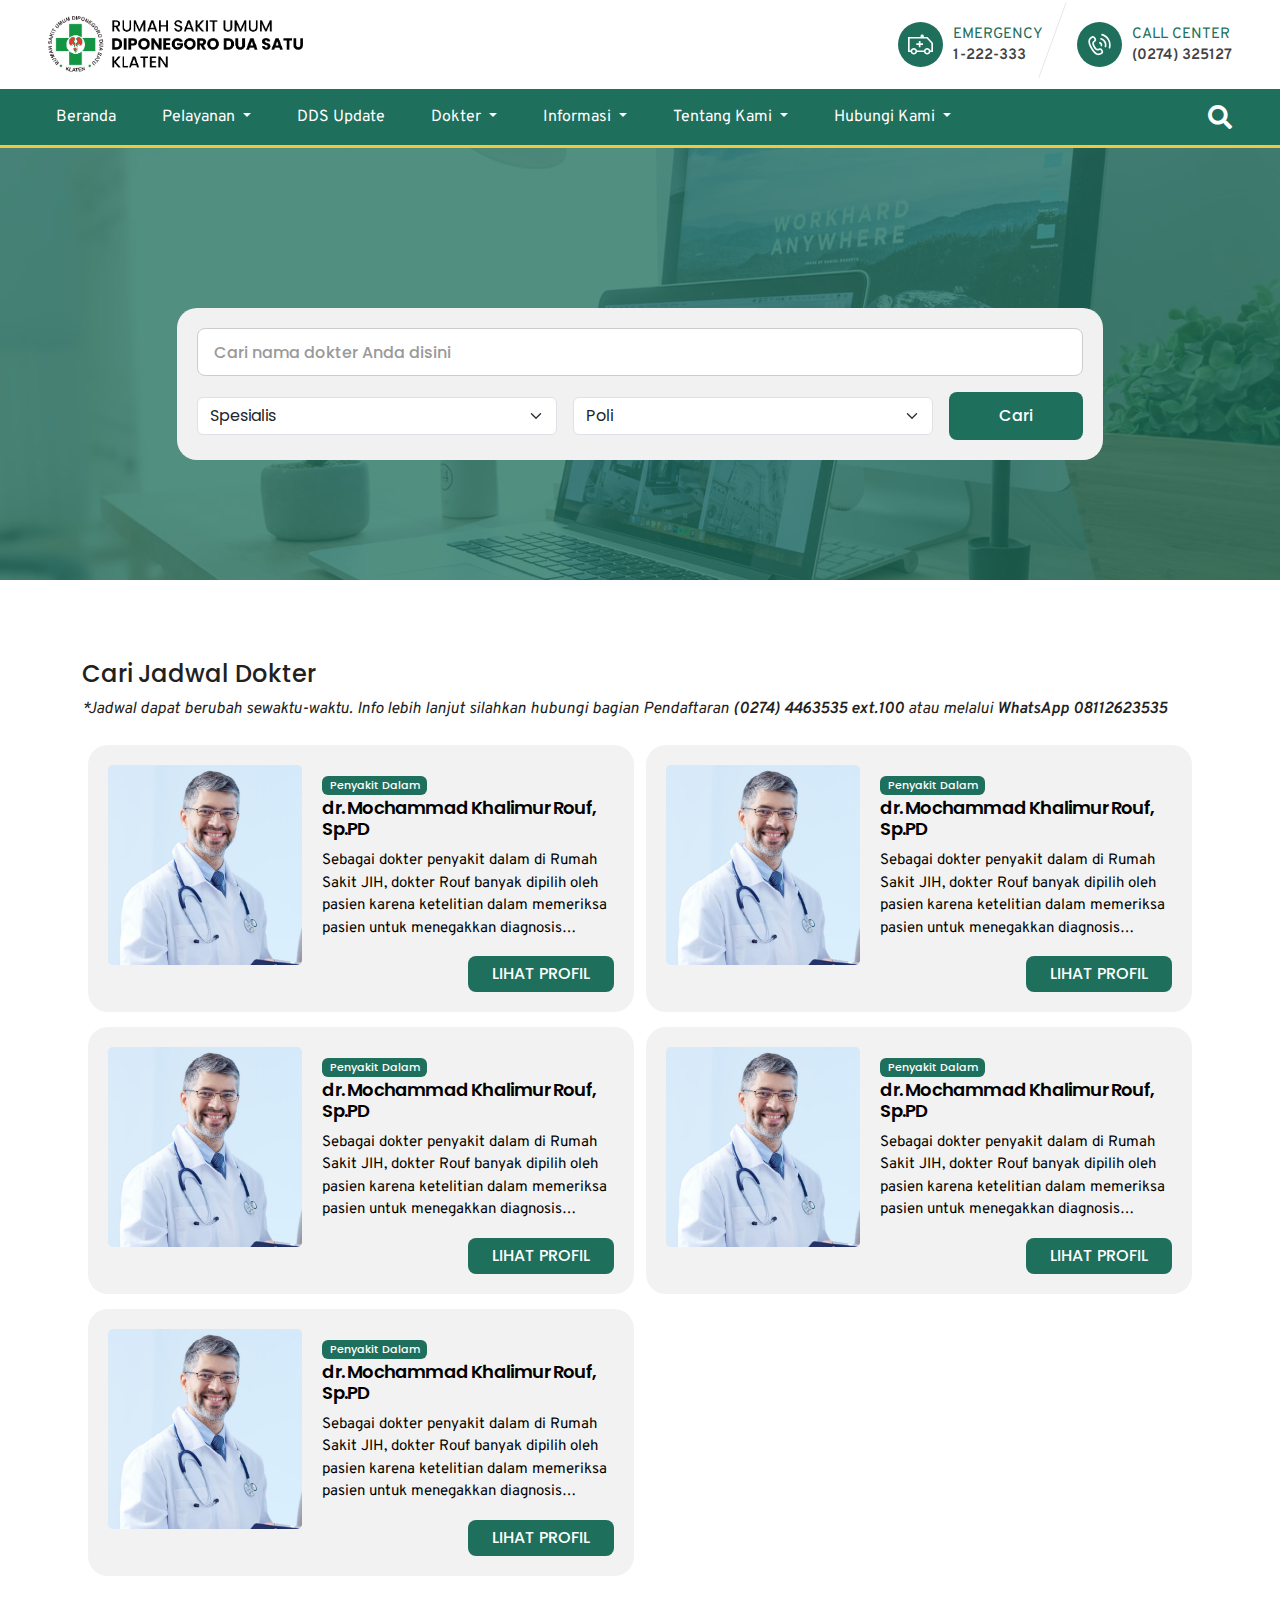
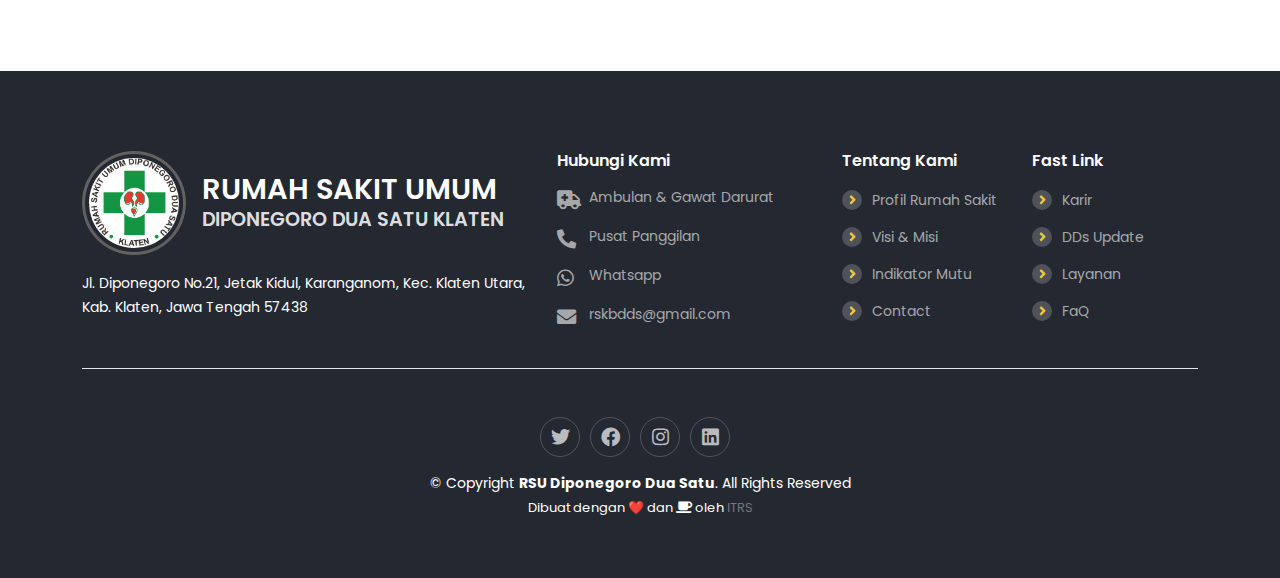
==== commit afb177d4: "up kaat" ====
--- a/dokter.html
+++ b/dokter.html
@@ -1,441 +1,725 @@
 <!DOCTYPE html>
 <html lang="en">
-
-<head>
+  <head>
     <meta charset="UTF-8" />
     <link href="assets/img/favicon.png" rel="icon" />
     <meta name="viewport" content="width=device-width, initial-scale=1.0" />
     <title>RSU Diponegoro Dua Satu Klaten</title>
     <link rel="stylesheet" href="./assets/css/app.css" />
-    <script src="https://code.jquery.com/jquery-3.7.0.min.js"
-        integrity="sha256-2Pmvv0kuTBOenSvLm6bvfBSSHrUJ+3A7x6P5Ebd07/g=" crossorigin="anonymous"></script>
-</head>
-
-<body>
+    <script
+      src="https://code.jquery.com/jquery-3.7.0.min.js"
+      integrity="sha256-2Pmvv0kuTBOenSvLm6bvfBSSHrUJ+3A7x6P5Ebd07/g="
+      crossorigin="anonymous"
+    ></script>
+  </head>
+
+  <body>
     <header id="header" class="d-none d-md-block">
-        <div class="topbar-area px-5 py-3">
-            <div class="topbar-content">
-                <div class="topbar-brand">
-                    <a href="index.html">
-                        <img src="./assets/img/logo web black.png" alt="Logo RSU" class="img-fluid logo-brand" />
-                    </a>
-                </div>
-                <div class="topbar-info">
-                    <ul class="info">
-                        <li class="info-item">
-                            <div class="icon">
-                                <svg class="img-fluid" width="25" height="25" viewBox="0 0 20 20"
-                                    xmlns="http://www.w3.org/2000/svg">
-                                    <path
-                                        d="M11.3333 2C10.9797 2 10.6406 2.13486 10.3905 2.3749C10.1405 2.61495 10 2.94052 10 3.28V3.92H0V16.08H2.104C2.40133 17.1802 3.432 18 4.66667 18C5.90133 18 6.932 17.1802 7.22933 16.08H12.7707C13.068 17.1802 14.0987 18 15.3333 18C16.568 18 17.5987 17.1802 17.896 16.08H20V8.8L19.8333 8.62016L15.8333 4.14016L15.646 3.92H12.6667V3.28C12.6667 2.94052 12.5262 2.61495 12.2761 2.3749C12.0261 2.13486 11.687 2 11.3333 2ZM1.33333 5.2H15.0207L18.6667 9.28V14.8H17.896C17.5987 13.6998 16.568 12.88 15.3333 12.88C14.0987 12.88 13.068 13.6998 12.7707 14.8H7.22933C6.932 13.6998 5.90133 12.88 4.66667 12.88C3.432 12.88 2.40133 13.6998 2.104 14.8H1.33333V5.2ZM8.66667 7.12V9.04H6.66667V10.32H8.66667V12.24H10V10.32H12V9.04H10V7.12H8.66667ZM4.66667 14.16C5.41133 14.16 6 14.7251 6 15.44C6 16.1549 5.41133 16.72 4.66667 16.72C3.922 16.72 3.33333 16.1549 3.33333 15.44C3.33333 14.7251 3.922 14.16 4.66667 14.16ZM15.3333 14.16C16.078 14.16 16.6667 14.7251 16.6667 15.44C16.6667 16.1549 16.078 16.72 15.3333 16.72C14.5887 16.72 14 16.1549 14 15.44C14 14.7251 14.5887 14.16 15.3333 14.16Z"
-                                        fill="white" />
-                                </svg>
-                            </div>
-                            <div class="text">
-                                EMERGENCY
-                                <a href="tel:1-222-333" target="_blank">
-                                    <span>1-222-333</span>
-                                </a>
-                            </div>
-                        </li>
-                        <li class="info-item">
-                            <div class="icon">
-                                <svg class="img-fluid" width="25" height="25" viewBox="0 0 20 20" fill="none"
-                                    xmlns="http://www.w3.org/2000/svg">
-                                    <g clip-path="url(#clip0_1348_386)">
-                                        <path fill-rule="evenodd" clip-rule="evenodd"
-                                            d="M1.08929 6.99303C1.31957 5.32316 2.45093 4.29512 3.85457 3.48767C4.29436 3.23468 4.81684 3.16911 5.30612 3.30288C5.79503 3.43654 6.21088 3.75811 6.46417 4.19523L7.08839 5.27249C7.34168 5.70961 7.41326 6.22922 7.28499 6.71792C7.15661 7.20699 6.83838 7.62504 6.39859 7.87803C5.96698 8.12632 5.75371 8.39156 5.64662 8.63309C5.53714 8.87998 5.51151 9.16381 5.55975 9.48797C5.66095 10.168 6.05696 10.8669 6.38041 11.4251C6.70386 11.9833 7.11336 12.6745 7.65382 13.1018C7.91145 13.3055 8.17097 13.4253 8.44031 13.4543C8.70378 13.4827 9.04096 13.4313 9.47257 13.183C9.91236 12.93 10.4348 12.8644 10.9241 12.9982C11.413 13.1318 11.8289 13.4534 12.0822 13.8905L12.7064 14.9678C12.9597 15.4049 13.0313 15.9245 12.903 16.4132C12.7746 16.9023 12.4564 17.3203 12.0166 17.5733C10.613 18.3808 9.15372 18.843 7.58716 18.2068C6.08722 17.5976 4.6553 16.0399 3.08101 13.3231C1.50673 10.6063 0.868799 8.59187 1.08929 6.99303ZM2.4195 7.17514C2.26348 8.30648 2.697 9.98474 4.24383 12.6542C5.79066 15.3236 7.03262 16.5369 8.09397 16.9679C9.08869 17.3719 10.0781 17.1436 11.3452 16.4147C11.4721 16.3418 11.5658 16.2202 11.604 16.0747C11.6423 15.9289 11.6214 15.771 11.5436 15.6367L10.9193 14.5595C10.8415 14.4252 10.7147 14.3282 10.5688 14.2883C10.4233 14.2485 10.2708 14.2686 10.1439 14.3416C9.50725 14.7078 8.88715 14.848 8.29612 14.7844C7.71095 14.7214 7.21874 14.4657 6.81916 14.1498C6.06088 13.5502 5.53981 12.6504 5.23615 12.1261C5.22987 12.1152 5.22368 12.1046 5.21759 12.094C5.2115 12.0835 5.20531 12.0728 5.19902 12.062C4.89508 11.5378 4.37356 10.6383 4.23156 9.68421C4.15674 9.18144 4.18058 8.62887 4.41843 8.09245C4.65866 7.55067 5.09056 7.08569 5.72724 6.71944C5.8541 6.64646 5.94778 6.5249 5.98597 6.37943C6.02425 6.23358 6.00339 6.0757 5.92557 5.9414L5.30135 4.86415C5.22353 4.72985 5.09673 4.63291 4.95082 4.59302C4.80529 4.55323 4.65278 4.57329 4.52592 4.64627C3.25883 5.37516 2.56572 6.11482 2.4195 7.17514Z"
-                                            fill="white" />
-                                        <path fill-rule="evenodd" clip-rule="evenodd"
-                                            d="M11.3523 1.96472C11.4506 1.60851 11.8201 1.39914 12.1776 1.49708C14.5159 2.13767 16.5123 3.67912 17.7304 5.78117C18.9484 7.88321 19.29 10.3767 18.6777 12.7146C18.584 13.072 18.2173 13.2862 17.8585 13.1929C17.4998 13.0996 17.2848 12.7342 17.3785 12.3768C17.901 10.3815 17.6102 8.24951 16.5676 6.45008C15.5249 4.65065 13.8172 3.33373 11.8216 2.78704C11.4641 2.68909 11.254 2.32093 11.3523 1.96472ZM10.494 5.23459C10.592 4.87831 10.9614 4.66866 11.319 4.76634C12.0478 4.96542 12.7313 5.30593 13.3306 5.76803C13.9299 6.23012 14.4335 6.80491 14.8128 7.45952C15.1921 8.11414 15.4399 8.83606 15.5419 9.58422C15.6439 10.3324 15.5981 11.0924 15.4067 11.8208C15.3129 12.1782 14.946 12.3921 14.5873 12.2986C14.2286 12.205 14.0139 11.8395 14.1078 11.4821C14.2545 10.9236 14.2899 10.3399 14.2114 9.7643C14.1329 9.1887 13.9422 8.63278 13.65 8.12844C13.3577 7.6241 12.9699 7.18155 12.5088 6.82604C12.0478 6.47054 11.5227 6.20919 10.964 6.05656C10.6064 5.95888 10.396 5.59088 10.494 5.23459ZM9.65048 8.49145C9.74886 8.13526 10.1184 7.92597 10.4759 8.02399C11.0807 8.18983 11.5956 8.58808 11.9095 9.12967C12.2233 9.67126 12.312 10.3147 12.1537 10.9195C12.0602 11.277 11.6935 11.4912 11.3347 11.398C10.9759 11.3048 10.7609 10.9394 10.8544 10.582C10.9231 10.3197 10.8852 10.0376 10.7466 9.79858C10.6081 9.55952 10.3819 9.38577 10.1196 9.31387C9.76216 9.21585 9.5521 8.84764 9.65048 8.49145Z"
-                                            fill="white" />
-                                    </g>
-                                    <defs>
-                                        <clipPath id="clip0_1348_386">
-                                            <rect width="20" height="20" fill="white" />
-                                        </clipPath>
-                                    </defs>
-                                </svg>
-                            </div>
-                            <div class="text">
-                                CALL CENTER
-                                <a href="tel:(0274) 325127" target="_blank">
-                                    <span>(0274) 325127</span>
-                                </a>
-                            </div>
-                        </li>
-                    </ul>
-                </div>
-            </div>
+      <div class="topbar-area px-5 py-3">
+        <div class="topbar-content">
+          <div class="topbar-brand">
+            <a href="index.html">
+              <img
+                src="./assets/img/logo web black.png"
+                alt="Logo RSU"
+                class="img-fluid logo-brand"
+              />
+            </a>
+          </div>
+          <div class="topbar-info">
+            <ul class="info">
+              <li class="info-item">
+                <div class="icon">
+                  <svg
+                    class="img-fluid"
+                    width="25"
+                    height="25"
+                    viewBox="0 0 20 20"
+                    xmlns="http://www.w3.org/2000/svg"
+                  >
+                    <path
+                      d="M11.3333 2C10.9797 2 10.6406 2.13486 10.3905 2.3749C10.1405 2.61495 10 2.94052 10 3.28V3.92H0V16.08H2.104C2.40133 17.1802 3.432 18 4.66667 18C5.90133 18 6.932 17.1802 7.22933 16.08H12.7707C13.068 17.1802 14.0987 18 15.3333 18C16.568 18 17.5987 17.1802 17.896 16.08H20V8.8L19.8333 8.62016L15.8333 4.14016L15.646 3.92H12.6667V3.28C12.6667 2.94052 12.5262 2.61495 12.2761 2.3749C12.0261 2.13486 11.687 2 11.3333 2ZM1.33333 5.2H15.0207L18.6667 9.28V14.8H17.896C17.5987 13.6998 16.568 12.88 15.3333 12.88C14.0987 12.88 13.068 13.6998 12.7707 14.8H7.22933C6.932 13.6998 5.90133 12.88 4.66667 12.88C3.432 12.88 2.40133 13.6998 2.104 14.8H1.33333V5.2ZM8.66667 7.12V9.04H6.66667V10.32H8.66667V12.24H10V10.32H12V9.04H10V7.12H8.66667ZM4.66667 14.16C5.41133 14.16 6 14.7251 6 15.44C6 16.1549 5.41133 16.72 4.66667 16.72C3.922 16.72 3.33333 16.1549 3.33333 15.44C3.33333 14.7251 3.922 14.16 4.66667 14.16ZM15.3333 14.16C16.078 14.16 16.6667 14.7251 16.6667 15.44C16.6667 16.1549 16.078 16.72 15.3333 16.72C14.5887 16.72 14 16.1549 14 15.44C14 14.7251 14.5887 14.16 15.3333 14.16Z"
+                      fill="white"
+                    />
+                  </svg>
+                </div>
+                <div class="text">
+                  EMERGENCY
+                  <a href="tel:1-222-333" target="_blank">
+                    <span>1-222-333</span>
+                  </a>
+                </div>
+              </li>
+              <li class="info-item">
+                <div class="icon">
+                  <svg
+                    class="img-fluid"
+                    width="25"
+                    height="25"
+                    viewBox="0 0 20 20"
+                    fill="none"
+                    xmlns="http://www.w3.org/2000/svg"
+                  >
+                    <g clip-path="url(#clip0_1348_386)">
+                      <path
+                        fill-rule="evenodd"
+                        clip-rule="evenodd"
+                        d="M1.08929 6.99303C1.31957 5.32316 2.45093 4.29512 3.85457 3.48767C4.29436 3.23468 4.81684 3.16911 5.30612 3.30288C5.79503 3.43654 6.21088 3.75811 6.46417 4.19523L7.08839 5.27249C7.34168 5.70961 7.41326 6.22922 7.28499 6.71792C7.15661 7.20699 6.83838 7.62504 6.39859 7.87803C5.96698 8.12632 5.75371 8.39156 5.64662 8.63309C5.53714 8.87998 5.51151 9.16381 5.55975 9.48797C5.66095 10.168 6.05696 10.8669 6.38041 11.4251C6.70386 11.9833 7.11336 12.6745 7.65382 13.1018C7.91145 13.3055 8.17097 13.4253 8.44031 13.4543C8.70378 13.4827 9.04096 13.4313 9.47257 13.183C9.91236 12.93 10.4348 12.8644 10.9241 12.9982C11.413 13.1318 11.8289 13.4534 12.0822 13.8905L12.7064 14.9678C12.9597 15.4049 13.0313 15.9245 12.903 16.4132C12.7746 16.9023 12.4564 17.3203 12.0166 17.5733C10.613 18.3808 9.15372 18.843 7.58716 18.2068C6.08722 17.5976 4.6553 16.0399 3.08101 13.3231C1.50673 10.6063 0.868799 8.59187 1.08929 6.99303ZM2.4195 7.17514C2.26348 8.30648 2.697 9.98474 4.24383 12.6542C5.79066 15.3236 7.03262 16.5369 8.09397 16.9679C9.08869 17.3719 10.0781 17.1436 11.3452 16.4147C11.4721 16.3418 11.5658 16.2202 11.604 16.0747C11.6423 15.9289 11.6214 15.771 11.5436 15.6367L10.9193 14.5595C10.8415 14.4252 10.7147 14.3282 10.5688 14.2883C10.4233 14.2485 10.2708 14.2686 10.1439 14.3416C9.50725 14.7078 8.88715 14.848 8.29612 14.7844C7.71095 14.7214 7.21874 14.4657 6.81916 14.1498C6.06088 13.5502 5.53981 12.6504 5.23615 12.1261C5.22987 12.1152 5.22368 12.1046 5.21759 12.094C5.2115 12.0835 5.20531 12.0728 5.19902 12.062C4.89508 11.5378 4.37356 10.6383 4.23156 9.68421C4.15674 9.18144 4.18058 8.62887 4.41843 8.09245C4.65866 7.55067 5.09056 7.08569 5.72724 6.71944C5.8541 6.64646 5.94778 6.5249 5.98597 6.37943C6.02425 6.23358 6.00339 6.0757 5.92557 5.9414L5.30135 4.86415C5.22353 4.72985 5.09673 4.63291 4.95082 4.59302C4.80529 4.55323 4.65278 4.57329 4.52592 4.64627C3.25883 5.37516 2.56572 6.11482 2.4195 7.17514Z"
+                        fill="white"
+                      />
+                      <path
+                        fill-rule="evenodd"
+                        clip-rule="evenodd"
+                        d="M11.3523 1.96472C11.4506 1.60851 11.8201 1.39914 12.1776 1.49708C14.5159 2.13767 16.5123 3.67912 17.7304 5.78117C18.9484 7.88321 19.29 10.3767 18.6777 12.7146C18.584 13.072 18.2173 13.2862 17.8585 13.1929C17.4998 13.0996 17.2848 12.7342 17.3785 12.3768C17.901 10.3815 17.6102 8.24951 16.5676 6.45008C15.5249 4.65065 13.8172 3.33373 11.8216 2.78704C11.4641 2.68909 11.254 2.32093 11.3523 1.96472ZM10.494 5.23459C10.592 4.87831 10.9614 4.66866 11.319 4.76634C12.0478 4.96542 12.7313 5.30593 13.3306 5.76803C13.9299 6.23012 14.4335 6.80491 14.8128 7.45952C15.1921 8.11414 15.4399 8.83606 15.5419 9.58422C15.6439 10.3324 15.5981 11.0924 15.4067 11.8208C15.3129 12.1782 14.946 12.3921 14.5873 12.2986C14.2286 12.205 14.0139 11.8395 14.1078 11.4821C14.2545 10.9236 14.2899 10.3399 14.2114 9.7643C14.1329 9.1887 13.9422 8.63278 13.65 8.12844C13.3577 7.6241 12.9699 7.18155 12.5088 6.82604C12.0478 6.47054 11.5227 6.20919 10.964 6.05656C10.6064 5.95888 10.396 5.59088 10.494 5.23459ZM9.65048 8.49145C9.74886 8.13526 10.1184 7.92597 10.4759 8.02399C11.0807 8.18983 11.5956 8.58808 11.9095 9.12967C12.2233 9.67126 12.312 10.3147 12.1537 10.9195C12.0602 11.277 11.6935 11.4912 11.3347 11.398C10.9759 11.3048 10.7609 10.9394 10.8544 10.582C10.9231 10.3197 10.8852 10.0376 10.7466 9.79858C10.6081 9.55952 10.3819 9.38577 10.1196 9.31387C9.76216 9.21585 9.5521 8.84764 9.65048 8.49145Z"
+                        fill="white"
+                      />
+                    </g>
+                    <defs>
+                      <clipPath id="clip0_1348_386">
+                        <rect width="20" height="20" fill="white" />
+                      </clipPath>
+                    </defs>
+                  </svg>
+                </div>
+                <div class="text">
+                  CALL CENTER
+                  <a href="tel:(0274) 325127" target="_blank">
+                    <span>(0274) 325127</span>
+                  </a>
+                </div>
+              </li>
+            </ul>
+          </div>
         </div>
+      </div>
     </header>
     <nav id="navbar" class="navbar navbar-expand-lg">
-        <div class="container-fluid px-5">
-            <a href="index.html" class="navbar-brand d-block d-sm-block d-md-none">
-                <img src="./assets/img/logo web.png" alt="Logo RSU" class="img-fluid logo-brand" />
-            </a>
-            <div class="navbar-search-open">
-                <i class="fas fa-search search-icon"></i>
-            </div>
-            <button class="navbar-toggler" type="button" data-bs-toggle="collapse" data-bs-target="#navbarNavDropdown"
-                aria-controls="navbarNavDropdown" aria-expanded="false" aria-label="Toggle navigation">
-                <span class="navbar-toggler-icon"></span>
-            </button>
-
-            <div class="collapse navbar-collapse" id="navbarNavDropdown">
-                <ul class="navbar-nav">
-                    <li class="nav-item">
-                        <a class="nav-link" aria-current="page" href="#">Beranda</a>
-                    </li>
-                    <li class="nav-item dropdown">
-                        <a class="nav-link dropdown-toggle" href="#" role="button" data-bs-toggle="dropdown"
-                            aria-expanded="false">
-                            Pelayanan
-                        </a>
-                        <ul class="dropdown-menu">
-                            <li><a class="dropdown-item" href="#">Action</a></li>
-                            <li><a class="dropdown-item" href="#">Another action</a></li>
-                            <li>
-                                <a class="dropdown-item" href="#">Something else here</a>
-                            </li>
-                        </ul>
-                    </li>
-                    <li class="nav-item">
-                        <a class="nav-link" href="#">DDS Update</a>
-                    </li>
-                    <li class="nav-item dropdown">
-                        <a class="nav-link dropdown-toggle" href="#" role="button" data-bs-toggle="dropdown"
-                            aria-expanded="false">
-                            Dokter
-                        </a>
-                        <ul class="dropdown-menu">
-                            <li><a class="dropdown-item" href="#">Jadwal Dokter</a></li>
-                            <li><a class="dropdown-item" href="#">Cari Dokter</a></li>
-                        </ul>
-                    </li>
-                    <li class="nav-item dropdown">
-                        <a class="nav-link dropdown-toggle" href="#" role="button" data-bs-toggle="dropdown"
-                            aria-expanded="false">
-                            Informasi
-                        </a>
-                        <ul class="dropdown-menu">
-                            <li><a class="dropdown-item" href="#">Alur Pelayanan</a></li>
-                            <li>
-                                <a class="dropdown-item" href="#">Ketersediaan Kamar</a>
-                            </li>
-                            <li>
-                                <a class="dropdown-item" href="#">Pengumuman</a>
-                            </li>
-                            <li>
-                                <a class="dropdown-item" href="#">E-Leflet</a>
-                            </li>
-                            <li>
-                                <a class="dropdown-item" href="#">Karir</a>
-                            </li>
-                        </ul>
-                    </li>
-                    <li class="nav-item dropdown">
-                        <a class="nav-link dropdown-toggle" href="#" role="button" data-bs-toggle="dropdown"
-                            aria-expanded="false">
-                            Tentang Kami
-                        </a>
-                        <ul class="dropdown-menu">
-                            <li><a class="dropdown-item" href="#">Profil</a></li>
-                            <li><a class="dropdown-item" href="#">Visi Misi</a></li>
-                        </ul>
-                    </li>
-                    <li class="nav-item dropdown">
-                        <a class="nav-link dropdown-toggle" href="#" role="button" data-bs-toggle="dropdown"
-                            aria-expanded="false">
-                            Hubungi Kami
-                        </a>
-                        <ul class="dropdown-menu">
-                            <li><a class="dropdown-item" href="#">FAQ</a></li>
-                            <li><a class="dropdown-item" href="#">Detail Kontak</a></li>
-                            <li><a class="dropdown-item" href="#">Kritik dan Saran</a></li>
-                        </ul>
-                    </li>
-                </ul>
-            </div>
+      <div class="container-fluid px-5">
+        <a href="index.html" class="navbar-brand d-block d-sm-block d-md-none">
+          <img
+            src="./assets/img/logo web.png"
+            alt="Logo RSU"
+            class="img-fluid logo-brand"
+          />
+        </a>
+        <div class="navbar-search-open">
+          <i class="fas fa-search search-icon"></i>
         </div>
+        <button
+          class="navbar-toggler"
+          type="button"
+          data-bs-toggle="collapse"
+          data-bs-target="#navbarNavDropdown"
+          aria-controls="navbarNavDropdown"
+          aria-expanded="false"
+          aria-label="Toggle navigation"
+        >
+          <span class="navbar-toggler-icon"></span>
+        </button>
+
+        <div class="collapse navbar-collapse" id="navbarNavDropdown">
+          <ul class="navbar-nav">
+            <li class="nav-item">
+              <a class="nav-link" aria-current="page" href="#">Beranda</a>
+            </li>
+            <li class="nav-item dropdown">
+              <a
+                class="nav-link dropdown-toggle"
+                href="#"
+                role="button"
+                data-bs-toggle="dropdown"
+                aria-expanded="false"
+              >
+                Pelayanan
+              </a>
+              <ul class="dropdown-menu">
+                <li><a class="dropdown-item" href="#">Action</a></li>
+                <li><a class="dropdown-item" href="#">Another action</a></li>
+                <li>
+                  <a class="dropdown-item" href="#">Something else here</a>
+                </li>
+              </ul>
+            </li>
+            <li class="nav-item">
+              <a class="nav-link" href="#">DDS Update</a>
+            </li>
+            <li class="nav-item dropdown">
+              <a
+                class="nav-link dropdown-toggle"
+                href="#"
+                role="button"
+                data-bs-toggle="dropdown"
+                aria-expanded="false"
+              >
+                Dokter
+              </a>
+              <ul class="dropdown-menu">
+                <li><a class="dropdown-item" href="#">Jadwal Dokter</a></li>
+                <li><a class="dropdown-item" href="#">Cari Dokter</a></li>
+              </ul>
+            </li>
+            <li class="nav-item dropdown">
+              <a
+                class="nav-link dropdown-toggle"
+                href="#"
+                role="button"
+                data-bs-toggle="dropdown"
+                aria-expanded="false"
+              >
+                Informasi
+              </a>
+              <ul class="dropdown-menu">
+                <li><a class="dropdown-item" href="#">Alur Pelayanan</a></li>
+                <li>
+                  <a class="dropdown-item" href="#">Ketersediaan Kamar</a>
+                </li>
+                <li>
+                  <a class="dropdown-item" href="#">Pengumuman</a>
+                </li>
+                <li>
+                  <a class="dropdown-item" href="#">E-Leflet</a>
+                </li>
+                <li>
+                  <a class="dropdown-item" href="#">Karir</a>
+                </li>
+              </ul>
+            </li>
+            <li class="nav-item dropdown">
+              <a
+                class="nav-link dropdown-toggle"
+                href="#"
+                role="button"
+                data-bs-toggle="dropdown"
+                aria-expanded="false"
+              >
+                Tentang Kami
+              </a>
+              <ul class="dropdown-menu">
+                <li><a class="dropdown-item" href="#">Profil</a></li>
+                <li><a class="dropdown-item" href="#">Visi Misi</a></li>
+              </ul>
+            </li>
+            <li class="nav-item dropdown">
+              <a
+                class="nav-link dropdown-toggle"
+                href="#"
+                role="button"
+                data-bs-toggle="dropdown"
+                aria-expanded="false"
+              >
+                Hubungi Kami
+              </a>
+              <ul class="dropdown-menu">
+                <li><a class="dropdown-item" href="#">FAQ</a></li>
+                <li><a class="dropdown-item" href="#">Detail Kontak</a></li>
+                <li><a class="dropdown-item" href="#">Kritik dan Saran</a></li>
+              </ul>
+            </li>
+          </ul>
+        </div>
+      </div>
     </nav>
     <div class="box">
-        <div class="navbar-search-close">
-            <i class="fas fa-times"></i>
+      <div class="navbar-search-close">
+        <i class="fas fa-times"></i>
+      </div>
+      <form class="search-area">
+        <input type="text" name="" id="" placeholder="Search ..." />
+        <button type="submit">cari</button>
+      </form>
+    </div>
+
+    <main id="main">
+      <div
+        class="jadwal-header"
+        style="background-image: url('assets/img/blog-header.jpg')"
+      >
+        <div class="container">
+          <div class="row">
+            <div class="col-xl-10 col-lg-11 m-auto">
+              <div class="filter-content">
+                <div class="dokter-filter">
+                  <form class="row g-3">
+                    <div class="col-12">
+                      <input
+                        type="text"
+                        class="form-control"
+                        placeholder="Cari nama dokter Anda disini"
+                        aria-label="dokter"
+                      />
+                    </div>
+                    <div class="col-md-5">
+                      <select class="form-select" aria-label="spesialis">
+                        <option selected>Spesialis</option>
+                        <option value="1">Dokter Umum</option>
+                        <option value="2">Dokter Gigi</option>
+                        <option value="3">Dokter Anak</option>
+                        <option value="4">Dokter Kandungan</option>
+                        <option value="5">Dokter Bedah</option>
+                        <option value="6">Dokter Penyakit Dalam</option>
+                        <option value="7">Dokter THT</option>
+                        <option value="8">Dokter Mata</option>
+                        <option value="9">Dokter Kulit</option>
+                        <option value="10">Dokter Jantung</option>
+                        <option value="11">Dokter Saraf</option>
+                        <option value="12">Dokter Paru</option>
+                        <option value="13">Dokter Rehabilitasi Medik</option>
+                        <option value="14">Dokter Gizi</option>
+                        <option value="15">Dokter Forensik</option>
+                        <option value="16">Dokter Jiwa</option>
+                        <option value="17">Dokter Spesialis Lainnya</option>
+                      </select>
+                    </div>
+
+                    <div class="col-md-5">
+                      <select class="form-select" aria-label="poli">
+                        <option selected>Poli</option>
+                        <option value="1">Poli Umum</option>
+                        <option value="2">Poli Gigi</option>
+                        <option value="3">Poli Anak</option>
+                        <option value="4">Poli Kandungan</option>
+                        <option value="5">Poli Bedah</option>
+                        <option value="6">Poli Penyakit Dalam</option>
+                        <option value="7">Poli THT</option>
+                        <option value="8">Poli Mata</option>
+                        <option value="9">Poli Kulit</option>
+                        <option value="10">Poli Jantung</option>
+                        <option value="11">Poli Saraf</option>
+                        <option value="12">Poli Paru</option>
+                        <option value="13">Poli Rehabilitasi Medik</option>
+                        <option value="14">Poli Gizi</option>
+                        <option value="15">Poli Forensik</option>
+                        <option value="16">Poli Jiwa</option>
+                        <option value="17">Poli Spesialis Lainnya</option>
+                      </select>
+                    </div>
+                    <!-- button -->
+                    <div class="col-2">
+                      <button type="submit" class="btn btn-primary">
+                        Cari
+                      </button>
+                    </div>
+                  </form>
+                </div>
+              </div>
+            </div>
+          </div>
         </div>
-        <form class="search-area">
-            <input type="text" name="" id="" placeholder="Search ..." />
-            <button type="submit">cari</button>
-        </form>
-    </div>
-
-    <main id="main">
-        <div class="jadwal-header" style="background-image: url('assets/img/blog-header.jpg')">
-            <div class="container">
-                <div class="row">
-                    <div class="col-xl-10 col-lg-11 m-auto">
-                        <div class="filter-content">
-                            <div class="dokter-filter">
-                                <form class="row g-3">
-                                    <div class="col-12">
-                                        <input type="text" class="form-control"
-                                            placeholder="Cari nama dokter Anda disini" aria-label="dokter" />
-                                    </div>
-                                    <div class="col-md-5">
-                                        <select class="form-select" aria-label="spesialis">
-                                            <option selected>Spesialis</option>
-                                            <option value="1">Dokter Umum</option>
-                                            <option value="2">Dokter Gigi</option>
-                                            <option value="3">Dokter Anak</option>
-                                            <option value="4">Dokter Kandungan</option>
-                                            <option value="5">Dokter Bedah</option>
-                                            <option value="6">Dokter Penyakit Dalam</option>
-                                            <option value="7">Dokter THT</option>
-                                            <option value="8">Dokter Mata</option>
-                                            <option value="9">Dokter Kulit</option>
-                                            <option value="10">Dokter Jantung</option>
-                                            <option value="11">Dokter Saraf</option>
-                                            <option value="12">Dokter Paru</option>
-                                            <option value="13">Dokter Rehabilitasi Medik</option>
-                                            <option value="14">Dokter Gizi</option>
-                                            <option value="15">Dokter Forensik</option>
-                                            <option value="16">Dokter Jiwa</option>
-                                            <option value="17">Dokter Spesialis Lainnya</option>
-                                        </select>
-                                    </div>
-
-                                    <div class="col-md-5">
-                                        <select class="form-select" aria-label="poli">
-                                            <option selected>Poli</option>
-                                            <option value="1">Poli Umum</option>
-                                            <option value="2">Poli Gigi</option>
-                                            <option value="3">Poli Anak</option>
-                                            <option value="4">Poli Kandungan</option>
-                                            <option value="5">Poli Bedah</option>
-                                            <option value="6">Poli Penyakit Dalam</option>
-                                            <option value="7">Poli THT</option>
-                                            <option value="8">Poli Mata</option>
-                                            <option value="9">Poli Kulit</option>
-                                            <option value="10">Poli Jantung</option>
-                                            <option value="11">Poli Saraf</option>
-                                            <option value="12">Poli Paru</option>
-                                            <option value="13">Poli Rehabilitasi Medik</option>
-                                            <option value="14">Poli Gizi</option>
-                                            <option value="15">Poli Forensik</option>
-                                            <option value="16">Poli Jiwa</option>
-                                            <option value="17">Poli Spesialis Lainnya</option>
-                                        </select>
-                                    </div>
-                                    <!-- button -->
-                                    <div class="col-2">
-                                        <button type="submit" class="btn btn-primary">
-                                            Cari
-                                        </button>
-                                    </div>
-                                </form>
-                            </div>
-                        </div>
-                    </div>
-                </div>
-            </div>
+      </div>
+      <section id="jadwal-page" class="jadwal-dokter section-md">
+        <div class="container">
+          <div class="mb-4">
+            <h4>Cari Jadwal Dokter</h4>
+            <p class="font-italic">
+              *Jadwal dapat berubah sewaktu-waktu. Info lebih lanjut silahkan
+              hubungi bagian Pendaftaran
+              <span class="fw-bold"
+                ><a href="tel:(0274) 446 3535" target="_blank">
+                  (0274) 4463535 ext.100
+                </a></span
+              >
+              atau melalui
+              <span class="fw-bold"
+                ><a
+                  href="https://api.whatsapp.com/send?phone=628112683535"
+                  target="_blank"
+                  >WhatsApp 08112623535</a
+                ></span
+              >
+            </p>
+          </div>
+          <div class="position-relative z-2">
+            <ul class="list-doctor flex-2-column">
+              <li class="flex-col">
+                <div
+                  class="card card-style card-schedule-doctor card-doctor-display-2"
+                >
+                  <div class="doctor-thumbnails">
+                    <img
+                      src="./assets/img/doctors/doctors-1.jpg"
+                      class="img-fluid"
+                    />
+                  </div>
+                  <div class="doctor-schedule">
+                    <div class="schedule-head">
+                      <div class="doctor-spesialis">
+                        <span class="badge badge-accent">Penyakit Dalam</span>
+                      </div>
+                      <h2 class="doctor-name">
+                        dr. Mochammad Khalimur Rouf, Sp.PD
+                      </h2>
+                    </div>
+                    <div class="schedule-body">
+                      <p class="doctor-desc">
+                        Sebagai dokter penyakit dalam di Rumah Sakit JIH, dokter
+                        Rouf banyak dipilih oleh pasien karena ketelitian dalam
+                        memeriksa pasien untuk menegakkan diagnosis penyakit dan
+                        membuat rencana terapinya. Di samping itu dr. Rouf
+                        sangat ahli dalam komunikasi terapeutik, sehingga pasien
+                        merasa terpuaskan dalam mendapatkan informasi terkait
+                        dengan penyakit yang sedang dideritanya.Dr. Rouf unggul
+                        dalam mengelola penyakit-penyakit degeneratif, penyakit
+                        metabolik, penyakit endokrin,seperti gangguan
+                        kolesterol, asam urat, diabetes, tiroid, hipertensi,
+                        berbagai infeksi di sistem pencernaan, saluran kemih,
+                        hepatitis, gastritis, infeksi saluran pernafasan,
+                        berbagai alergi pada orang dewasa, dll.Disarankan
+                        pasien/keluarga pasien bisa memanfaatkan waktu
+                        konsultasi dengan dr Rouf sebaik-baiknya untuk
+                        mendapatkan terapi terbaik bagi pasien.
+                      </p>
+                    </div>
+                    <div class="schedule-footer">
+                      <a
+                        href="https://rs-jih.co.id/rsjih/doctor/profile/dr-mochammad-khalimur-rouf-sppd/TWliOUp5cVNnSFhZTElmeEl0WkR6dz09"
+                        class="btn btn-primary px-4 rounded-8"
+                        >LIHAT PROFIL</a
+                      >
+                    </div>
+                  </div>
+                </div>
+              </li>
+              <li class="flex-col">
+                <div
+                  class="card card-style card-schedule-doctor card-doctor-display-2"
+                >
+                  <div class="doctor-thumbnails">
+                    <img
+                      src="./assets/img/doctors/doctors-1.jpg"
+                      class="img-fluid"
+                    />
+                  </div>
+                  <div class="doctor-schedule">
+                    <div class="schedule-head">
+                      <div class="doctor-spesialis">
+                        <span class="badge badge-accent">Penyakit Dalam</span>
+                      </div>
+                      <h2 class="doctor-name">
+                        dr. Mochammad Khalimur Rouf, Sp.PD
+                      </h2>
+                    </div>
+                    <div class="schedule-body">
+                      <p class="doctor-desc">
+                        Sebagai dokter penyakit dalam di Rumah Sakit JIH, dokter
+                        Rouf banyak dipilih oleh pasien karena ketelitian dalam
+                        memeriksa pasien untuk menegakkan diagnosis penyakit dan
+                        membuat rencana terapinya. Di samping itu dr. Rouf
+                        sangat ahli dalam komunikasi terapeutik, sehingga pasien
+                        merasa terpuaskan dalam mendapatkan informasi terkait
+                        dengan penyakit yang sedang dideritanya.Dr. Rouf unggul
+                        dalam mengelola penyakit-penyakit degeneratif, penyakit
+                        metabolik, penyakit endokrin,seperti gangguan
+                        kolesterol, asam urat, diabetes, tiroid, hipertensi,
+                        berbagai infeksi di sistem pencernaan, saluran kemih,
+                        hepatitis, gastritis, infeksi saluran pernafasan,
+                        berbagai alergi pada orang dewasa, dll.Disarankan
+                        pasien/keluarga pasien bisa memanfaatkan waktu
+                        konsultasi dengan dr Rouf sebaik-baiknya untuk
+                        mendapatkan terapi terbaik bagi pasien.
+                      </p>
+                    </div>
+                    <div class="schedule-footer">
+                      <a
+                        href="https://rs-jih.co.id/rsjih/doctor/profile/dr-mochammad-khalimur-rouf-sppd/TWliOUp5cVNnSFhZTElmeEl0WkR6dz09"
+                        class="btn btn-primary px-4 rounded-8"
+                        >LIHAT PROFIL</a
+                      >
+                    </div>
+                  </div>
+                </div>
+              </li>
+              <li class="flex-col">
+                <div
+                  class="card card-style card-schedule-doctor card-doctor-display-2"
+                >
+                  <div class="doctor-thumbnails">
+                    <img
+                      src="./assets/img/doctors/doctors-1.jpg"
+                      class="img-fluid"
+                    />
+                  </div>
+                  <div class="doctor-schedule">
+                    <div class="schedule-head">
+                      <div class="doctor-spesialis">
+                        <span class="badge badge-accent">Penyakit Dalam</span>
+                      </div>
+                      <h2 class="doctor-name">
+                        dr. Mochammad Khalimur Rouf, Sp.PD
+                      </h2>
+                    </div>
+                    <div class="schedule-body">
+                      <p class="doctor-desc">
+                        Sebagai dokter penyakit dalam di Rumah Sakit JIH, dokter
+                        Rouf banyak dipilih oleh pasien karena ketelitian dalam
+                        memeriksa pasien untuk menegakkan diagnosis penyakit dan
+                        membuat rencana terapinya. Di samping itu dr. Rouf
+                        sangat ahli dalam komunikasi terapeutik, sehingga pasien
+                        merasa terpuaskan dalam mendapatkan informasi terkait
+                        dengan penyakit yang sedang dideritanya.Dr. Rouf unggul
+                        dalam mengelola penyakit-penyakit degeneratif, penyakit
+                        metabolik, penyakit endokrin,seperti gangguan
+                        kolesterol, asam urat, diabetes, tiroid, hipertensi,
+                        berbagai infeksi di sistem pencernaan, saluran kemih,
+                        hepatitis, gastritis, infeksi saluran pernafasan,
+                        berbagai alergi pada orang dewasa, dll.Disarankan
+                        pasien/keluarga pasien bisa memanfaatkan waktu
+                        konsultasi dengan dr Rouf sebaik-baiknya untuk
+                        mendapatkan terapi terbaik bagi pasien.
+                      </p>
+                    </div>
+                    <div class="schedule-footer">
+                      <a
+                        href="https://rs-jih.co.id/rsjih/doctor/profile/dr-mochammad-khalimur-rouf-sppd/TWliOUp5cVNnSFhZTElmeEl0WkR6dz09"
+                        class="btn btn-primary px-4 rounded-8"
+                        >LIHAT PROFIL</a
+                      >
+                    </div>
+                  </div>
+                </div>
+              </li>
+              <li class="flex-col">
+                <div
+                  class="card card-style card-schedule-doctor card-doctor-display-2"
+                >
+                  <div class="doctor-thumbnails">
+                    <img
+                      src="./assets/img/doctors/doctors-1.jpg"
+                      class="img-fluid"
+                    />
+                  </div>
+                  <div class="doctor-schedule">
+                    <div class="schedule-head">
+                      <div class="doctor-spesialis">
+                        <span class="badge badge-accent">Penyakit Dalam</span>
+                      </div>
+                      <h2 class="doctor-name">
+                        dr. Mochammad Khalimur Rouf, Sp.PD
+                      </h2>
+                    </div>
+                    <div class="schedule-body">
+                      <p class="doctor-desc">
+                        Sebagai dokter penyakit dalam di Rumah Sakit JIH, dokter
+                        Rouf banyak dipilih oleh pasien karena ketelitian dalam
+                        memeriksa pasien untuk menegakkan diagnosis penyakit dan
+                        membuat rencana terapinya. Di samping itu dr. Rouf
+                        sangat ahli dalam komunikasi terapeutik, sehingga pasien
+                        merasa terpuaskan dalam mendapatkan informasi terkait
+                        dengan penyakit yang sedang dideritanya.Dr. Rouf unggul
+                        dalam mengelola penyakit-penyakit degeneratif, penyakit
+                        metabolik, penyakit endokrin,seperti gangguan
+                        kolesterol, asam urat, diabetes, tiroid, hipertensi,
+                        berbagai infeksi di sistem pencernaan, saluran kemih,
+                        hepatitis, gastritis, infeksi saluran pernafasan,
+                        berbagai alergi pada orang dewasa, dll.Disarankan
+                        pasien/keluarga pasien bisa memanfaatkan waktu
+                        konsultasi dengan dr Rouf sebaik-baiknya untuk
+                        mendapatkan terapi terbaik bagi pasien.
+                      </p>
+                    </div>
+                    <div class="schedule-footer">
+                      <a
+                        href="https://rs-jih.co.id/rsjih/doctor/profile/dr-mochammad-khalimur-rouf-sppd/TWliOUp5cVNnSFhZTElmeEl0WkR6dz09"
+                        class="btn btn-primary px-4 rounded-8"
+                        >LIHAT PROFIL</a
+                      >
+                    </div>
+                  </div>
+                </div>
+              </li>
+              <li class="flex-col">
+                <div
+                  class="card card-style card-schedule-doctor card-doctor-display-2"
+                >
+                  <div class="doctor-thumbnails">
+                    <img
+                      src="./assets/img/doctors/doctors-1.jpg"
+                      class="img-fluid"
+                    />
+                  </div>
+                  <div class="doctor-schedule">
+                    <div class="schedule-head">
+                      <div class="doctor-spesialis">
+                        <span class="badge badge-accent">Penyakit Dalam</span>
+                      </div>
+                      <h2 class="doctor-name">
+                        dr. Mochammad Khalimur Rouf, Sp.PD
+                      </h2>
+                    </div>
+                    <div class="schedule-body">
+                      <p class="doctor-desc">
+                        Sebagai dokter penyakit dalam di Rumah Sakit JIH, dokter
+                        Rouf banyak dipilih oleh pasien karena ketelitian dalam
+                        memeriksa pasien untuk menegakkan diagnosis penyakit dan
+                        membuat rencana terapinya. Di samping itu dr. Rouf
+                        sangat ahli dalam komunikasi terapeutik, sehingga pasien
+                        merasa terpuaskan dalam mendapatkan informasi terkait
+                        dengan penyakit yang sedang dideritanya.Dr. Rouf unggul
+                        dalam mengelola penyakit-penyakit degeneratif, penyakit
+                        metabolik, penyakit endokrin,seperti gangguan
+                        kolesterol, asam urat, diabetes, tiroid, hipertensi,
+                        berbagai infeksi di sistem pencernaan, saluran kemih,
+                        hepatitis, gastritis, infeksi saluran pernafasan,
+                        berbagai alergi pada orang dewasa, dll.Disarankan
+                        pasien/keluarga pasien bisa memanfaatkan waktu
+                        konsultasi dengan dr Rouf sebaik-baiknya untuk
+                        mendapatkan terapi terbaik bagi pasien.
+                      </p>
+                    </div>
+                    <div class="schedule-footer">
+                      <a
+                        href="https://rs-jih.co.id/rsjih/doctor/profile/dr-mochammad-khalimur-rouf-sppd/TWliOUp5cVNnSFhZTElmeEl0WkR6dz09"
+                        class="btn btn-primary px-4 rounded-8"
+                        >LIHAT PROFIL</a
+                      >
+                    </div>
+                  </div>
+                </div>
+              </li>
+            </ul>
+          </div>
         </div>
-        <section id="jadwal-page" class="jadwal-dokter section-md">
-            <div class="container">
-                <div class="mb-4">
-                    <h4>Cari Jadwal Dokter</h4>
-                    <p class="font-italic">
-                        *Jadwal dapat berubah sewaktu-waktu. Info lebih lanjut silahkan
-                        hubungi bagian Pendaftaran
-                        <span class="fw-bold"><a href="tel:(0274) 446 3535" target="_blank">
-                                (0274) 4463535 ext.100
-                            </a></span>
-                        atau melalui
-                        <span class="fw-bold"><a href="https://api.whatsapp.com/send?phone=628112683535"
-                                target="_blank">WhatsApp 08112623535</a></span>
-                    </p>
-                </div>
-                <div class="position-relative z-2">
-                    <ul class="list-doctor flex-2-column">
-                        <li class="flex-col">
-                            <div class="card card-style card-schedule-doctor card-doctor-display-2">
-                                <div class="doctor-thumbnails">
-                                    <img src="./assets/img/doctors/doctors-1.jpg" class="img-fluid" />
-                                </div>
-                                <div class="doctor-schedule">
-                                    <div class="schedule-head">
-                                        <h2 class="doctor-name">
-                                            dr. Mochammad Khalimur Rouf, Sp.PD
-                                        </h2>
-                                        <div class="doctor-spesialis">
-                                            <span class="badge badge-accent">Penyakit Dalam</span>
-                                        </div>
-                                    </div>
-                                    <div class="schedule-body">
-                                        sdsd
-                                    </div>
-                                    <div class="schedule-footer">
-                                        <a href="https://rs-jih.co.id/rsjih/doctor/profile/dr-mochammad-khalimur-rouf-sppd/TWliOUp5cVNnSFhZTElmeEl0WkR6dz09"
-                                            class="btn btn-primary px-4 rounded-8">LIHAT PROFIL</a>
-                                    </div>
-                                </div>
-                            </div>
-                        </li>
-                        <li class="flex-col">
-                            <div class="card card-style card-schedule-doctor card-doctor-display-2">
-                                <div class="doctor-thumbnails">
-                                    <img src="./assets/img/doctors/doctors-1.jpg" class="img-fluid" />
-                                </div>
-                                <div class="doctor-schedule">
-                                    <div class="schedule-head">
-                                        <div class="doctor-spesialis">
-                                            <span class="badge badge-accent">Penyakit Dalam</span>
-                                        </div>
-                                        <h2 class="doctor-name">
-                                            dr. Mochammad Khalimur Rouf, Sp.PD
-                                        </h2>
-                                    </div>
-                                    <div class="schedule-body">
-                                        <p class="doctor-desc">Sebagai dokter penyakit dalam di Rumah Sakit JIH, dokter
-                                            Rouf banyak dipilih oleh pasien karena ketelitian dalam memeriksa pasien
-                                            untuk menegakkan diagnosis penyakit dan membuat rencana terapinya. Di
-                                            samping itu dr. Rouf sangat ahli dalam komunikasi terapeutik, sehingga
-                                            pasien merasa terpuaskan dalam mendapatkan informasi terkait dengan penyakit
-                                            yang sedang dideritanya.Dr. Rouf unggul dalam mengelola penyakit-penyakit
-                                            degeneratif, penyakit metabolik, penyakit endokrin,seperti gangguan
-                                            kolesterol, asam urat, diabetes, tiroid, hipertensi, berbagai infeksi di
-                                            sistem pencernaan, saluran kemih, hepatitis, gastritis, infeksi saluran
-                                            pernafasan, berbagai alergi pada orang dewasa, dll.Disarankan
-                                            pasien/keluarga pasien bisa memanfaatkan waktu konsultasi dengan dr Rouf
-                                            sebaik-baiknya untuk mendapatkan terapi terbaik bagi pasien.</p>
-                                    </div>
-                                    <div class="schedule-footer">
-                                        <a href="https://rs-jih.co.id/rsjih/doctor/profile/dr-mochammad-khalimur-rouf-sppd/TWliOUp5cVNnSFhZTElmeEl0WkR6dz09"
-                                            class="btn btn-primary px-4 rounded-8">LIHAT PROFIL</a>
-                                    </div>
-                                </div>
-                            </div>
-                        </li>
-                    </ul>
-                </div>
-            </div>
-        </section>
+      </section>
     </main>
     <footer class="footer">
-        <div class="footer-content position-relative">
-            <div class="container">
-                <div class="row gy-4">
-                    <div class="col-lg-5 col-md-12 footer-info">
-                        <a href="index.html" class="logo d-flex align-items-center mb-3">
-                            <div class="footer-logo">
-                                <img src="assets/img/logo1.jpg" alt="" class="img-fluid rounded-circle" />
-                            </div>
-                            <div class="footer-name ms-3">
-                                <h2 class="text-uppercase fw-bold">RUMAH SAKIT UMUM</h2>
-                                <p class="text-uppercase fw-bold">
-                                    DIPONEGORO DUA SATU KLATEN
-                                </p>
-                            </div>
-                        </a>
-                        <p>
-                            Jl. Diponegoro No.21, Jetak Kidul, Karanganom, Kec. Klaten
-                            Utara, Kab. Klaten, Jawa Tengah 57438
-                        </p>
-                    </div>
-
-                    <div class="col-lg-3 col-6 footer-emergency">
-                        <h4>Hubungi Kami</h4>
-                        <ul>
-                            <li>
-                                <a href="#" class="d-inline-flex">
-                                    <div class="icon">
-                                        <i class="fas fa-ambulance"></i>
-                                    </div>
-                                    <div class="text">Ambulan & Gawat Darurat</div>
-                                </a>
-                            </li>
-                            <li>
-                                <a href="#" class="d-inline-flex">
-                                    <div class="icon">
-                                        <i class="fas fa-phone-alt"></i>
-                                    </div>
-                                    <div class="text">Pusat Panggilan</div>
-                                </a>
-                            </li>
-                            <li>
-                                <a href="#" class="d-inline-flex">
-                                    <div class="icon">
-                                        <i class="fab fa-whatsapp"></i>
-                                    </div>
-                                    <div class="text">Whatsapp</div>
-                                </a>
-                            </li>
-                            <li>
-                                <a href="#" class="d-inline-flex">
-                                    <div class="icon"><i class="fas fa-envelope"></i></div>
-                                    <div class="text">rskbdds@gmail.com</div>
-                                </a>
-                            </li>
-                        </ul>
-                    </div>
-
-                    <div class="col-lg-2 col-6 footer-links">
-                        <h4>Tentang Kami</h4>
-                        <ul>
-                            <li><a href="#">Profil Rumah Sakit</a></li>
-                            <li><a href="#">Visi & Misi</a></li>
-                            <li><a href="#">Indikator Mutu</a></li>
-                            <li><a href="#">Contact</a></li>
-                        </ul>
-                    </div>
-
-                    <div class="col-lg-2 col-md-12 footer-links text-center text-md-start">
-                        <h4>Fast Link</h4>
-                        <ul>
-                            <li><a href="#">Karir</a></li>
-                            <li><a href="#">DDs Update</a></li>
-                            <li><a href="#">Layanan</a></li>
-                            <li><a href="#">FaQ</a></li>
-                        </ul>
-                    </div>
-                </div>
+      <div class="footer-content position-relative">
+        <div class="container">
+          <div class="row gy-4">
+            <div class="col-lg-5 col-md-12 footer-info">
+              <a href="index.html" class="logo d-flex align-items-center mb-3">
+                <div class="footer-logo">
+                  <img
+                    src="assets/img/logo1.jpg"
+                    alt=""
+                    class="img-fluid rounded-circle"
+                  />
+                </div>
+                <div class="footer-name ms-3">
+                  <h2 class="text-uppercase fw-bold">RUMAH SAKIT UMUM</h2>
+                  <p class="text-uppercase fw-bold">
+                    DIPONEGORO DUA SATU KLATEN
+                  </p>
+                </div>
+              </a>
+              <p>
+                Jl. Diponegoro No.21, Jetak Kidul, Karanganom, Kec. Klaten
+                Utara, Kab. Klaten, Jawa Tengah 57438
+              </p>
             </div>
+
+            <div class="col-lg-3 col-6 footer-emergency">
+              <h4>Hubungi Kami</h4>
+              <ul>
+                <li>
+                  <a href="#" class="d-inline-flex">
+                    <div class="icon">
+                      <i class="fas fa-ambulance"></i>
+                    </div>
+                    <div class="text">Ambulan & Gawat Darurat</div>
+                  </a>
+                </li>
+                <li>
+                  <a href="#" class="d-inline-flex">
+                    <div class="icon">
+                      <i class="fas fa-phone-alt"></i>
+                    </div>
+                    <div class="text">Pusat Panggilan</div>
+                  </a>
+                </li>
+                <li>
+                  <a href="#" class="d-inline-flex">
+                    <div class="icon">
+                      <i class="fab fa-whatsapp"></i>
+                    </div>
+                    <div class="text">Whatsapp</div>
+                  </a>
+                </li>
+                <li>
+                  <a href="#" class="d-inline-flex">
+                    <div class="icon"><i class="fas fa-envelope"></i></div>
+                    <div class="text">rskbdds@gmail.com</div>
+                  </a>
+                </li>
+              </ul>
+            </div>
+
+            <div class="col-lg-2 col-6 footer-links">
+              <h4>Tentang Kami</h4>
+              <ul>
+                <li><a href="#">Profil Rumah Sakit</a></li>
+                <li><a href="#">Visi & Misi</a></li>
+                <li><a href="#">Indikator Mutu</a></li>
+                <li><a href="#">Contact</a></li>
+              </ul>
+            </div>
+
+            <div
+              class="col-lg-2 col-md-12 footer-links text-center text-md-start"
+            >
+              <h4>Fast Link</h4>
+              <ul>
+                <li><a href="#">Karir</a></li>
+                <li><a href="#">DDs Update</a></li>
+                <li><a href="#">Layanan</a></li>
+                <li><a href="#">FaQ</a></li>
+              </ul>
+            </div>
+          </div>
         </div>
-
-        <div class="footer-legal text-center position-relative">
-            <div class="container">
-                <div class="footer-line">
-                    <div class="social-links d-flex mt-5 justify-content-center">
-                        <!-- Added 'justify-content-center' class here -->
-                        <a href="#" class="d-flex align-items-center justify-content-center"><i
-                                class="fab fa-twitter"></i></a>
-                        <a href="#" class="d-flex align-items-center justify-content-center"><i
-                                class="fab fa-facebook"></i></a>
-                        <a href="#" class="d-flex align-items-center justify-content-center"><i
-                                class="fab fa-instagram"></i></a>
-                        <a href="#" class="d-flex align-items-center justify-content-center"><i
-                                class="fab fa-linkedin"></i></a>
-                    </div>
-                    <div class="copyright">
-                        &copy; Copyright
-                        <strong><span>RSU Diponegoro Dua Satu</span></strong>. All Rights Reserved
-                    </div>
-                    <div class="credits">
-                        Dibuat dengan ❤️ dan <i class="fas fa-coffee"></i> oleh
-                        <a href="#">ITRS</a>
-                    </div>
-                </div>
+      </div>
+
+      <div class="footer-legal text-center position-relative">
+        <div class="container">
+          <div class="footer-line">
+            <div class="social-links d-flex mt-5 justify-content-center">
+              <!-- Added 'justify-content-center' class here -->
+              <a
+                href="#"
+                class="d-flex align-items-center justify-content-center"
+                ><i class="fab fa-twitter"></i
+              ></a>
+              <a
+                href="#"
+                class="d-flex align-items-center justify-content-center"
+                ><i class="fab fa-facebook"></i
+              ></a>
+              <a
+                href="#"
+                class="d-flex align-items-center justify-content-center"
+                ><i class="fab fa-instagram"></i
+              ></a>
+              <a
+                href="#"
+                class="d-flex align-items-center justify-content-center"
+                ><i class="fab fa-linkedin"></i
+              ></a>
             </div>
+            <div class="copyright">
+              &copy; Copyright
+              <strong><span>RSU Diponegoro Dua Satu</span></strong
+              >. All Rights Reserved
+            </div>
+            <div class="credits">
+              Dibuat dengan ❤️ dan <i class="fas fa-coffee"></i> oleh
+              <a href="#">ITRS</a>
+            </div>
+          </div>
         </div>
+      </div>
     </footer>
 
-    <a href="#" class="scroll-top d-flex align-items-center justify-content-center"><i class="fas fa-arrow-up"></i></a>
+    <a
+      href="#"
+      class="scroll-top d-flex align-items-center justify-content-center"
+      ><i class="fas fa-arrow-up"></i
+    ></a>
 
     <!-- Option 1: Bootstrap Bundle with Popper -->
-    <script src="https://cdn.jsdelivr.net/npm/bootstrap@5.3.1/dist/js/bootstrap.bundle.min.js"
-        integrity="sha384-HwwvtgBNo3bZJJLYd8oVXjrBZt8cqVSpeBNS5n7C8IVInixGAoxmnlMuBnhbgrkm"
-        crossorigin="anonymous"></script>
+    <script
+      src="https://cdn.jsdelivr.net/npm/bootstrap@5.3.1/dist/js/bootstrap.bundle.min.js"
+      integrity="sha384-HwwvtgBNo3bZJJLYd8oVXjrBZt8cqVSpeBNS5n7C8IVInixGAoxmnlMuBnhbgrkm"
+      crossorigin="anonymous"
+    ></script>
     <script src="https://cdn.jsdelivr.net/npm/swiper@10/swiper-bundle.min.js"></script>
     <script src="./assets/js/app.js"></script>
-</body>
-
-</html>+  </body>
+</html>
--- a/assets/css/app.css
+++ b/assets/css/app.css
@@ -1,2 +1,2 @@
-@import url("https://fonts.googleapis.com/css2?family=Poppins:ital,wght@0,100;0,200;0,300;0,400;0,500;0,600;0,700;0,800;0,900;1,100;1,200;1,300;1,400;1,500;1,600;1,700;1,800&display=swap");@import url("https://fonts.googleapis.com/css2?family=Overpass:ital,wght@0,100;0,200;0,300;0,400;0,500;0,600;0,700;0,800;0,900;1,100;1,200;1,300;1,400;1,500;1,600;1,700;1,800;1,900&display=swap");@import url("https://cdn.jsdelivr.net/npm/bootstrap@5.3.1/dist/css/bootstrap.min.css");@import url("https://pro.fontawesome.com/releases/v5.15.4/css/all.css");@import url("https://cdn.jsdelivr.net/npm/swiper@10/swiper-bundle.min.css");*,*::before,*::after{-webkit-box-sizing:border-box;box-sizing:border-box}html{-webkit-text-size-adjust:100%;-webkit-tap-highlight-color:transparent;scroll-behavior:smooth}body{margin:0;font-family:"Poppins",sans-serif;font-size:1rem;font-style:normal;font-weight:normal;line-height:1.5;color:#212121;overflow-x:hidden;-webkit-font-smoothing:antialiased}p{font-family:"Overpass",sans-serif}::-moz-selection{color:#fff;background:#1e6f5c}::selection{color:#fff;background:#1e6f5c}::placeholder{color:#bdbdbd}input:focus::-moz-placeholder{opacity:0;-webkit-transition:0.4s;-o-transition:0.4s;transition:0.4s}*:focus{text-decoration:none;outline:none}a{text-decoration:none;color:#212121;cursor:pointer;-webkit-transition:all 0.3s ease-in-out;-moz-transition:all 0.3s ease-in-out;-ms-transition:all 0.3s ease-in-out;-o-transition:all 0.3s ease-in-out;transition:all 0.3s ease-in-out}a:focus,a:hover,a:active,*:focus,a:focus h1,a:hover h1,a:active h1,a:focus h2,a:hover h2,a:active h2,a:focus h3,a:hover h3,a:active h3,a:focus h4,a:hover h4,a:active h4,a:focus h5,a:hover h5,a:active h5,a:focus h6,a:hover h6,a:active h6{color:#1e6f5c;outline:none;text-decoration:none;-webkit-transition:all 0.3s ease-in-out;-moz-transition:all 0.3s ease-in-out;-ms-transition:all 0.3s ease-in-out;-o-transition:all 0.3s ease-in-out;transition:all 0.3s ease-in-out}a.hover:hover{text-decoration:underline;transition-duration:0.2s}a.hover-1{text-decoration:none;background-image:linear-gradient(#999, #999);background-position:1% 100%;background-repeat:no-repeat;background-size:0% 2px;transition:background-size cubic-bezier(0, 0.5, 0, 1) 0.3s}a.hover-2:hover{text-decoration:none;background-size:100% 2px}a.hover-2{text-decoration:none;background-image:linear-gradient(#f1f1f1, #f1f1f1);background-position:1% 100%;background-repeat:no-repeat;background-size:0% 2px;transition:background-size cubic-bezier(0, 0.5, 0, 1) 0.3s}a.hover-2:hover{text-decoration:none;background-size:100% 50px}a.hover-3:hover{margin-left:3px;transition-duration:0.2s}a.hover-4:hover{padding-bottom:3px;transition-duration:0.2s}h1,h2,h3,h4,h5,h6{color:#212121}.font-weight-200,.fw-200{font-weight:200 !important}.font-weight-light,.fw-300{font-weight:300 !important}.font-weight-lighter,.fw-lighter{font-weight:lighter !important}.font-weight-normal,.fw-400{font-weight:400 !important}.font-weight-500,.fw-500{font-weight:500 !important}.font-weight-600,.fw-600{font-weight:600 !important}.font-weight-bold,.fw-bold{font-weight:600 !important}.font-weight-800,.fw-800{font-weight:800 !important}.font-weight-900,.fw-900{font-weight:900 !important}.font-weight-ultra,.fw-ultra{font-weight:900 !important}.font-weight-bolder,.fw-bolder{font-weight:700 !important}.font-italic{font-style:italic !important}.font-10{font-size:0.625rem !important}.font-11{font-size:0.688rem !important}.font-12{font-size:0.75rem !important}.font-13{font-size:0.813rem !important}.font-14{font-size:0.875rem !important}.font-15{font-size:0.938rem !important}.font-16{font-size:1rem !important}.font-17{font-size:1.063rem !important}.font-18{font-size:1.125rem !important}.font-19{font-size:1.188rem !important}.font-20{font-size:1.25rem !important}.font-21{font-size:1.313rem !important}.font-22{font-size:1.375rem !important}.font-23{font-size:1.438rem !important}.font-24{font-size:1.5rem !important}.font-25{font-size:1.563rem !important}.font-xs{font-size:0.688rem !important}.font-sm{font-size:0.75rem !important}.font-md{font-size:0.938rem !important}.font-lg{font-size:1.25rem !important}.lh-1{line-height:1}.lh-2{line-height:1.2}.lh-3{line-height:1.3}.lh-4{line-height:1.4}.lh-5{line-height:1.5}.text-decoration-none{text-decoration:none !important}.text-break{word-break:break-word !important;overflow-wrap:break-word !important}.word-break-all{word-break:break-all !important}.text-reset{color:inherit !important}.text-limit-1-row{overflow:hidden !important;display:-webkit-box !important;-webkit-line-clamp:1 !important;-webkit-box-orient:vertical}.text-limit-2-row{overflow:hidden !important;display:-webkit-box !important;-webkit-line-clamp:2 !important;-webkit-box-orient:vertical}.text-limit-3-row{overflow:hidden !important;display:-webkit-box !important;-webkit-line-clamp:3 !important;-webkit-box-orient:vertical}.text-limit-4-row{overflow:hidden !important;display:-webkit-box !important;-webkit-line-clamp:4 !important;-webkit-box-orient:vertical}.text-limit-5-row{overflow:hidden !important;display:-webkit-box !important;-webkit-line-clamp:5 !important;-webkit-box-orient:vertical}.text-white{color:#fff !important}.text-black{color:#000 !important}.text-light{color:#f3f3f3 !important}.text-dark{color:#212121 !important}.text-accent{color:#1e6f5c !important}.text-accent2{color:#fff !important}.text-second{color:#f1c93b !important}.text-second2{color:#ff3d00 !important}.text-text{color:#757575 !important}.text-text1{color:#9e9e9e !important}.text-text2{color:#bdbdbd !important}.opacity-1{opacity:0.1}.opacity-2{opacity:0.2}.opacity-3{opacity:0.3}.opacity-4{opacity:0.4}.opacity-5{opacity:0.5}.opacity-6{opacity:0.6}.opacity-7{opacity:0.7}.opacity-8{opacity:0.8}.opacity-9{opacity:0.9}.opacity-none{opacity:1}.visible{visibility:visible !important}.invisible{visibility:hidden !important}.p-absolute{position:absolute !important}.p-relative{position:relative !important}.overflow-auto{overflow:auto}.overflow-hidden{overflow:hidden}ol{padding:0;margin:0}ol li{list-style:decimal inside !important}ul{padding:0;margin:0}ul li{list-style:none}.list-unstyled{padding-left:0;list-style:none}.list-inline{padding-left:0;list-style:none}.list-inline-item{display:inline-block}.list-inline-item:not(:last-child){margin-right:0.938rem}.list-style .list-item:not(:last-child){margin-bottom:0.5rem}.list-check li{position:relative;padding-left:1.525rem}.list-check li:before{font-family:"Font Awesome 5 Free","Font Awesome 5 Brands","Font Awesome 5 Pro";content:"\f00c";position:absolute;top:0.1rem;left:0;width:1.25rem;height:1.25rem;display:flex;align-items:center;justify-content:center;border-radius:50%;background:rgba(54,179,127,0.08);font-weight:900;font-size:0.625rem;color:#1e6f5c}.absolute-top-left{position:absolute;top:0;left:0}.absolute-top-right{position:absolute;top:0;right:0}.absolute-bottom-left{position:absolute;bottom:0;left:0}.absolute-bottom-right{position:absolute;bottom:0;right:0}.bg-accent{background:#1e6f5c !important}.bg-second{background:#f1c93b !important}.bg-dark{background:#212121 !important}.bg-light{background:#f3f3f3 !important}.bg-black{background:#000 !important}.bg-white{background:#fff !important}img{width:100%;height:100%}.img-contain{object-fit:contain;position:50% 50%;-webkit-transition:-webkit-transform 0.5s;transition:-webkit-transform 0.5s;-o-transition:transform 0.5s;transition:transform 0.5s;transition:transform 0.5s, -webkit-transform 0.5s}.img-cover{object-fit:cover;position:50% 50%;width:100%;height:100%;-webkit-transition:-webkit-transform 0.5s;transition:-webkit-transform 0.5s;-o-transition:transform 0.5s;transition:transform 0.5s;transition:transform 0.5s, -webkit-transform 0.5s}.img-cover.hover-scale{-webkit-transform:scale(1.1);-ms-transform:scale(1.1);transform:scale(1.1);-webkit-transition:-webkit-transform 0.5s;transition:-webkit-transform 0.5s;-o-transition:transform 0.5s;transition:transform 0.5s;transition:transform 0.5s, -webkit-transform 0.5s}.img-hover-scale{overflow:hidden;position:relative}.img-hover-scale img{-webkit-transition:-webkit-transform 0.5s;transition:-webkit-transform 0.5s;-o-transition:transform 0.5s;transition:transform 0.5s;transition:transform 0.5s, -webkit-transform 0.5s}.img-hover-scale:hover img{-webkit-transform:scale(1.1);-ms-transform:scale(1.1);transform:scale(1.1);-webkit-transition:-webkit-transform 0.5s;transition:-webkit-transform 0.5s;-o-transition:transform 0.5s;transition:transform 0.5s;transition:transform 0.5s, -webkit-transform 0.5s}.hv-img-zoom{overflow:hidden;-webkit-transition:all 0.3s ease-in-out;-moz-transition:all 0.3s ease-in-out;-ms-transition:all 0.3s ease-in-out;-o-transition:all 0.3s ease-in-out;transition:all 0.3s ease-in-out}.hv-img-zoom:hover{-webkit-transform:scale(1.08);-ms-transform:scale(1.08);transform:scale(1.08);-webkit-transition:all 0.3s ease-in-out;-moz-transition:all 0.3s ease-in-out;-ms-transition:all 0.3s ease-in-out;-o-transition:all 0.3s ease-in-out;transition:all 0.3s ease-in-out}.hv-zoom{position:relative;overflow:hidden}.hv-zoom img:not(.fix){-webkit-transition:all 0.3s ease-in-out;-moz-transition:all 0.3s ease-in-out;-ms-transition:all 0.3s ease-in-out;-o-transition:all 0.3s ease-in-out;transition:all 0.3s ease-in-out}.hv-zoom:hover img:not(.fix){-webkit-transform:scale(1.08);-moz-transform:scale(1.08);-ms-transform:scale(1.08);-o-transform:scale(1.08);transform:scale(1.08);-webkit-transition:all 0.3s ease-in-out;-moz-transition:all 0.3s ease-in-out;-ms-transition:all 0.3s ease-in-out;-o-transition:all 0.3s ease-in-out;transition:all 0.3s ease-in-out}.hv-shadow-sm{-webkit-transition:all 0.3s ease-in-out;-moz-transition:all 0.3s ease-in-out;-ms-transition:all 0.3s ease-in-out;-o-transition:all 0.3s ease-in-out;transition:all 0.3s ease-in-out}.hv-shadow-sm:hover,.hv-shadow-sm:focus{box-shadow:0 0.24rem 0.625rem rgba(0,0,0,0.0786943);-webkit-transition:all 0.3s ease-in-out;-moz-transition:all 0.3s ease-in-out;-ms-transition:all 0.3s ease-in-out;-o-transition:all 0.3s ease-in-out;transition:all 0.3s ease-in-out}.hv-shadow{-webkit-transition:all 0.3s ease-in-out;-moz-transition:all 0.3s ease-in-out;-ms-transition:all 0.3s ease-in-out;-o-transition:all 0.3s ease-in-out;transition:all 0.3s ease-in-out}.hv-shadow:hover,.hv-shadow:focus{box-shadow:0 0.625rem 2.813rem rgba(0,0,0,0.0986943);-webkit-transition:all 0.3s ease-in-out;-moz-transition:all 0.3s ease-in-out;-ms-transition:all 0.3s ease-in-out;-o-transition:all 0.3s ease-in-out;transition:all 0.3s ease-in-out}.hv-trigger{position:relative;overflow:hidden;-webkit-transition:all 0.3s ease-in-out;-moz-transition:all 0.3s ease-in-out;-ms-transition:all 0.3s ease-in-out;-o-transition:all 0.3s ease-in-out;transition:all 0.3s ease-in-out}.hv-trigger:hover,.hv-trigger:focus{background:#f3f3f3 !important}.hv-underline{display:block;position:relative;padding:0}.hv-underline:hover{text-decoration:none}.hv-underline:before{content:"";display:block;position:absolute;left:0;bottom:0;height:1px;width:0;transition:width 0s ease, background 0.25s ease}.hv-underline:after{content:"";display:block;position:absolute;right:0;bottom:0;height:1px;width:0;background:#f1c93b;transition:width 0.25s ease}.hv-underline:hover:before{width:100%;background:#f1c93b;transition:width 0.25s ease}.hv-underline:hover:after{width:100%;background:transparent;transition:all 0s ease}.shadow-md{box-shadow:0 0.25rem 0.5rem rgba(192,189,189,0.25)}.shadow-none{-webkit-box-shadow:none !important;box-shadow:none !important}.separator{border-top:1px solid #f3f3f3}hr{border-bottom:1px solid #f3f3f3;border-top:0 none;padding:0}.trans-4,.trans-4:hover{-webkit-transition:all 0.4s ease-in-out;-moz-transition:all 0.4s ease-in-out;-ms-transition:all 0.4s ease-in-out;-o-transition:all 0.4s ease-in-out;transition:all 0.4s ease-in-out}.section-lg{padding-top:7.5rem;padding-bottom:7.5rem}@media only screen and (min-width: 1200px) and (max-width: 1600px){.section-lg{padding-top:7.5rem;padding-bottom:7.5rem}}@media only screen and (min-width: 992px) and (max-width: 1199px){.section-lg{padding-top:7.5rem;padding-bottom:7.5rem}}@media only screen and (min-width: 768px) and (max-width: 991px){.section-lg{padding-top:100px;padding-bottom:100px}}@media only screen and (min-width: 576px) and (max-width: 767px){.section-lg{padding-top:5rem;padding-bottom:5rem}}@media (max-width: 767px){.section-lg{padding-top:5rem;padding-bottom:5rem}}.section-md{padding-top:5rem;padding-bottom:5rem}@media only screen and (min-width: 1200px) and (max-width: 1600px){.section-md{padding-top:5rem;padding-bottom:5rem}}@media only screen and (min-width: 992px) and (max-width: 1199px){.section-md{padding-top:5rem;padding-bottom:5rem}}@media only screen and (min-width: 768px) and (max-width: 991px){.section-md{padding-top:3.75rem;padding-bottom:3.75rem}}@media only screen and (min-width: 576px) and (max-width: 767px){.section-md{padding-top:3.75rem;padding-bottom:3.75rem}}@media (max-width: 767px){.section-md{padding-top:3.75rem;padding-bottom:3.75rem}}.section-sm{padding-top:3.75rem;padding-bottom:3.75rem}@media only screen and (min-width: 1200px) and (max-width: 1600px){.section-sm{padding-top:3.75rem;padding-bottom:3.75rem}}@media only screen and (min-width: 992px) and (max-width: 1199px){.section-sm{padding-top:3.75rem;padding-bottom:3.75rem}}@media only screen and (min-width: 768px) and (max-width: 991px){.section-sm{padding-top:2.5rem;padding-bottom:2.5rem}}@media only screen and (min-width: 576px) and (max-width: 767px){.section-sm{padding-top:2.5rem;padding-bottom:2.5rem}}@media (max-width: 767px){.section-sm{padding-top:2.5rem;padding-bottom:2.5rem}}.section-xs{padding-top:2.5rem;padding-bottom:2.5rem}@media only screen and (min-width: 1200px) and (max-width: 1600px){.section-xs{padding-top:2.5rem;padding-bottom:2.5rem}}@media only screen and (min-width: 992px) and (max-width: 1199px){.section-xs{padding-top:2.5rem;padding-bottom:2.5rem}}@media only screen and (min-width: 768px) and (max-width: 991px){.section-xs{padding-top:1.25rem;padding-bottom:1.25rem}}@media only screen and (min-width: 576px) and (max-width: 767px){.section-xs{padding-top:1.25rem;padding-bottom:1.25rem}}@media (max-width: 767px){.section-xs{padding-top:0.938rem;padding-bottom:0.938rem}}.mh-100{min-height:100vh}.wrap-main{position:relative;overflow:hidden}.wrap-main .page-cover{position:absolute;top:0;left:0;object-fit:cover;object-position:top center;width:100%;height:100%;z-index:1}.wrap-bg-mid{background:linear-gradient(180deg, rgba(236,240,253,0) 0%, rgba(236,240,253,0.53) 14.32%, #ecf0fd 45.83%, rgba(236,240,253,0.43) 84.33%, rgba(236,240,253,0) 100%)}.primary{position:relative}@media (max-width: 992px){.primary{padding-top:70px}}.section-subheading{font-family:"Overpass",sans-serif;font-weight:600;font-size:0.875rem;line-height:1.4;letter-spacing:0.02rem;color:#bdbdbd}.section-subheading-xs{font-family:"Overpass",sans-serif;font-weight:600;font-size:0.875rem;line-height:1.375rem;color:#595959}.section-heading-lg{font-weight:bold;font-size:2.955rem;line-height:1.2;color:var(--dark)}.section-heading{font-weight:bold;font-size:2.375rem;line-height:1.3;color:var(--dark)}.section-heading-sm{font-weight:bold;font-size:1.875rem;line-height:1.3;color:var(--dark)}.section-heading-xs{font-weight:bold;font-size:1.563rem;line-height:1.3;color:var(--dark)}.section-description-lg{font-family:"Overpass",sans-serif;font-weight:normal;font-size:1.375rem;line-height:1.5;color:#9e9e9e}.section-description{font-family:"Overpass",sans-serif;font-weight:normal;font-size:1.125rem;line-height:1.5;color:#9e9e9e}.section-description-md{font-family:"Overpass",sans-serif;font-weight:normal;font-size:1rem;line-height:1.5;color:#9e9e9e}.section-description-sm{font-family:"Overpass",sans-serif;font-weight:normal;font-size:0.875rem;line-height:1.5;color:#9e9e9e}.section-description-xs{font-family:"Overpass",sans-serif;font-weight:normal;font-size:0.75rem;line-height:1.5;color:#9e9e9e}.section-description-xxs{font-family:"Overpass",sans-serif;font-weight:normal;font-size:0.625rem;line-height:1.5;color:#9e9e9e}@media only screen and (min-width: 1200px) and (max-width: 1600px){.section-heading-lg{font-size:2.955rem}.section-heading{font-size:2.375rem}.section-description{font-size:1.125rem}.section-description-md{font-size:1rem}.section-description-sm{font-size:0.875rem}}@media only screen and (min-width: 992px) and (max-width: 1199px){.section-heading-lg{font-size:2.955rem}.section-heading{font-size:2.375rem}.section-description{font-size:1.125rem}.section-description-md{font-size:1rem}.section-description-sm{font-size:0.875rem}}@media only screen and (min-width: 768px) and (max-width: 991px){.section-heading-lg{font-size:2rem}.section-heading{font-size:2.188rem}.section-heading-sm{font-size:28px}.section-description{font-size:1rem}.section-description-md{font-size:0.935rem}.section-description-sm{font-size:0.875rem}}@media only screen and (min-width: 576px) and (max-width: 767px){.section-heading-lg{font-size:1.9rem}.section-heading{font-size:1.625rem}.section-heading-sm{font-size:1.5rem}.section-heading-xs{font-size:1.25rem}.section-description{font-size:0.938rem}.section-description-md{font-size:0.875rem}.section-description-sm{font-size:0.813rem}.section-description-xs{font-size:0.625rem}.section-description-xxs{font-size:0.563rem}}@media (max-width: 767px){.section-heading-lg{font-size:1.9rem}.section-heading{font-size:1.625rem}.section-heading-sm{font-size:1.5rem}.section-heading-xs{font-size:1.25rem}.section-description{font-size:0.938rem}.section-description-md{font-size:0.875rem}.section-description-sm{font-size:0.813rem}.section-description-xs{font-size:0.625rem}.section-description-xxs{font-size:0.563rem}}@media (max-width: 768px){.row-mobi-style .col:nth-child(odd){padding-right:0.5rem}.row-mobi-style .col:nth-child(even){padding-left:0.5rem}}@media (max-width: 300px){.row-mobi-style.style-1 .col{flex:0 0 100%;max-width:100%;padding-left:0.5rem;padding-right:0.5rem}}.section-title{margin-bottom:1.875rem}.section-title .subheading{margin-bottom:0.625rem}.section-title h2{font-weight:normal;color:#1e6f5c}.section-title h2 span{font-weight:800}.scrollable{position:relative;display:-ms-flexbox;display:flex;-ms-flex-direction:row;flex-direction:row;-ms-flex-wrap:inherit;flex-wrap:inherit;white-space:nowrap;overflow-y:auto;overflow-x:hidden;width:100%;-webkit-overflow-scrolling:touch;-ms-overflow-style:none;scrollbar-width:none}.scrollable::-webkit-scrollbar{width:0.5rem;height:0.5rem;cursor:pointer}.scrollable::-webkit-scrollbar-track{background:rgba(241,241,241,0);border-radius:2.5rem;-webkit-transition:all 0.4s ease-in-out;-moz-transition:all 0.4s ease-in-out;-ms-transition:all 0.4s ease-in-out;-o-transition:all 0.4s ease-in-out;transition:all 0.4s ease-in-out}.scrollable::-webkit-scrollbar-thumb{background:rgba(195,195,195,0);border-radius:2.5rem;-webkit-transition:all 0.4s ease-in-out;-moz-transition:all 0.4s ease-in-out;-ms-transition:all 0.4s ease-in-out;-o-transition:all 0.4s ease-in-out;transition:all 0.4s ease-in-out}.scrollable:hover::-webkit-scrollbar-track{background:rgba(241,241,241,0.8);-webkit-box-shadow:inset 0 0.313rem 0.5rem #f1f1f1;box-shadow:inset 0 0.313rem 0.5rem #f1f1f1;-webkit-transition:all 0.4s ease-in-out;-moz-transition:all 0.4s ease-in-out;-ms-transition:all 0.4s ease-in-out;-o-transition:all 0.4s ease-in-out;transition:all 0.4s ease-in-out}.scrollable:hover::-webkit-scrollbar-thumb{background:rgba(195,195,195,0.5);-webkit-transition:all 0.4s ease-in-out;-moz-transition:all 0.4s ease-in-out;-ms-transition:all 0.4s ease-in-out;-o-transition:all 0.4s ease-in-out;transition:all 0.4s ease-in-out}.scrollable::-webkit-scrollbar-thumb:horizontal:hover,.scrollable::-webkit-scrollbar-thumb:vertical:hover{background:#c3c3c3;-webkit-transition:all 0.4s ease-in-out;-moz-transition:all 0.4s ease-in-out;-ms-transition:all 0.4s ease-in-out;-o-transition:all 0.4s ease-in-out;transition:all 0.4s ease-in-out}.h-scrollable{overflow-y:hidden !important;overflow-x:auto !important}.more-link{font-weight:normal;font-size:1rem;line-height:1.2;color:#159eec;z-index:4}.more-link.more-link-arrow{position:relative;padding-right:1.563rem;-webkit-transition:all 0.3s ease-in-out;-moz-transition:all 0.3s ease-in-out;-ms-transition:all 0.3s ease-in-out;-o-transition:all 0.3s ease-in-out;transition:all 0.3s ease-in-out}.more-link.more-link-arrow:before{content:"\f061";font-family:"Font Awesome 5 Free","Font Awesome 5 Brands","Font Awesome 5 Pro";position:absolute;top:0.313rem;right:0;width:1.25rem;font-weight:bold;font-size:0.938rem;line-height:1;color:#1e6f5c;-webkit-transition:all 0.3s ease-in-out;-moz-transition:all 0.3s ease-in-out;-ms-transition:all 0.3s ease-in-out;-o-transition:all 0.3s ease-in-out;transition:all 0.3s ease-in-out}.more-link.more-link-arrow:hover:before{right:-0.5rem}.more-link .icon{position:absolute;top:2px;margin-left:0.625rem;-webkit-transition:all 0.3s ease-in-out;-moz-transition:all 0.3s ease-in-out;-ms-transition:all 0.3s ease-in-out;-o-transition:all 0.3s ease-in-out;transition:all 0.3s ease-in-out}.more-link:hover .icon{margin-left:0.938rem;-webkit-transition:all 0.3s ease-in-out;-moz-transition:all 0.3s ease-in-out;-ms-transition:all 0.3s ease-in-out;-o-transition:all 0.3s ease-in-out;transition:all 0.3s ease-in-out}@media (max-width: 768px){.more-link{font-size:0.875rem}.more-link.more-link-arrow:before{top:0.25rem;font-size:0.813rem}}.btn-read-more{line-height:0;padding:15px 40px;border-radius:4px;transition:0.5s;color:#fff;background:#1e6f5c;box-shadow:0px 5px 25px rgba(55,55,58,0.3)}.btn-read-more span{font-family:"Poppins",sans-serif;font-weight:600;font-size:16px;letter-spacing:1px}.btn-read-more i{margin-left:5px;font-size:18px;transition:0.3s}.btn-read-more:hover{background:#f1c93b;box-shadow:0px 5px 25px rgba(55,55,58,0.3);transform:translateY(-5px)}.btn-read-more:hover i{transform:translateX(5px)}.bg-gray{background:#f3f5fa}.badge-accent{background:#1e6f5c;color:#fff;border-color:#1e6f5c}.badge-gold{background:linear-gradient(to right, #dbb15a, #ede58e, #ede58e, #ede58e, #e0b45a);color:#212121;border-color:rgba(204,186,120,0)}.flex-col{width:100%;margin-bottom:0.938rem;padding-left:0.375rem;padding-right:0.375rem;-webkit-transition:all 0.4s ease-in-out;-moz-transition:all 0.4s ease-in-out;-ms-transition:all 0.4s ease-in-out;-o-transition:all 0.4s ease-in-out;transition:all 0.4s ease-in-out}.flex-2-column{display:-ms-flexbox;display:flex;flex-flow:wrap;-ms-flex-direction:row;flex-direction:row}.flex-2-column .flex-col{flex-basis:50%;-ms-flex:auto}@media (max-width: 1200px){.flex-2-column .flex-col{flex-basis:50%}}@media (max-width: 992px){.flex-2-column .flex-col{flex-basis:50%}}@media (max-width: 768px){.flex-2-column .flex-col{flex-basis:100%}}@media (max-width: 580px){.flex-2-column .flex-col{flex-basis:100%}}@media only screen and (max-width: 480px){.flex-2-column .flex-col{flex-basis:100%}}.topbar-area{position:relative;z-index:999;background-color:#fff;transition:all 0.5s}.topbar-area .topbar-content{display:flex;align-items:center;justify-content:space-between}.topbar-area .topbar-content .topbar-brand{position:relative;z-index:4;overflow:hidden;max-width:100%}.topbar-area .topbar-content .topbar-brand .logo-brand{object-fit:contain;max-width:255px;width:100%;backface-visibility:hidden}.topbar-area .topbar-content .topbar-info{position:relative;z-index:4}.topbar-area .topbar-content .topbar-info .info{display:flex;align-items:center;justify-content:flex-end}.topbar-area .topbar-content .topbar-info .info .info-item{display:flex;position:relative;align-items:center;justify-content:center}.topbar-area .topbar-content .topbar-info .info .info-item .icon{margin-right:0.625rem;background:#1e6f5c;width:45px;height:45px;border-radius:50%;display:flex;align-items:center;justify-content:center}.topbar-area .topbar-content .topbar-info .info .info-item .icon img{object-fit:contain;max-height:19px}.topbar-area .topbar-content .topbar-info .info .info-item .text{font-family:"Overpass",sans-serif;font-weight:normal;font-size:0.938rem;line-height:1.4;color:#1e6f5c}.topbar-area .topbar-content .topbar-info .info .info-item .text span{display:block;font-weight:600;color:#424242}.topbar-area .topbar-content .topbar-info .info .info-item:not(:last-child){margin-right:1.5rem;padding-right:0.625rem}.topbar-area .topbar-content .topbar-info .info .info-item:not(:last-child)::after{content:"";position:absolute;top:-50%;right:0;height:80px;width:1px;z-index:3;transform:rotate(20deg);-webkit-transform:rotate(20deg);-moz-transform:rotate(20deg);-ms-transform:rotate(20deg);-o-transform:rotate(20deg);background:#e7e7e7}.navbar{background-color:#1e6f5c !important;position:relative;z-index:999;font-family:"Overpass",sans-serif;border-bottom:3px solid #f1c93b;transition:all 0.5s;position:sticky;position:-webkit-sticky;top:0}.navbar .navbar-brand{position:relative;z-index:4;overflow:hidden;max-width:100%}.navbar .navbar-brand .logo-brand{object-fit:contain;max-width:255px;width:100%;backface-visibility:hidden}.navbar .nav-item .nav-link{color:#fff;font-size:1rem;font-weight:normal;transition:0.5s}.navbar .nav-item .nav-link:hover{color:#f1c93b}.navbar .nav-item .dropdown-menu{border:none;box-shadow:0 0 20px rgba(0,0,0,0.1)}.navbar .nav-item .dropdown-menu .dropdown-item{color:#000;font-size:1rem;font-weight:normal;transition:0.5s}.navbar .nav-item .dropdown-menu .dropdown-item:hover{color:#f1c93b}.navbar .nav-item .dropdown-menu .dropdown-item:hover:before{content:"\f067";font-family:"Font Awesome 5 Free","Font Awesome 5 Brands","Font Awesome 5 Pro";margin-right:0.3rem;color:#1e6f5c;font-size:13px}.navbar .nav-item:not(:last-child){margin-right:1.875rem}.navbar .navbar-search-open{position:absolute;right:3rem;display:flex;align-items:center;justify-content:center;cursor:pointer;font-size:1.5rem;z-index:9999;color:#fff;transition:0.5s}@media screen and (max-width: 767px){.navbar .navbar-search-open{top:1.8rem;right:8rem}}.navbar .navbar-search-open:hover{color:#f1c93b}.navbar.scrolled{box-shadow:0px 15px 20px -6px rgba(23,23,23,0.42);-webkit-box-shadow:0px 15px 20px -6px rgba(23,23,23,0.42);-moz-box-shadow:0px 15px 20px -6px rgba(23,23,23,0.42)}.box{position:fixed;z-index:9999;top:0;left:0;width:100%;height:100%;background-color:rgba(0,0,0,0.8);display:-webkit-flex;display:-moz-flex;display:-ms-flex;display:-o-flex;display:flex;align-items:center;justify-content:center;opacity:0;visibility:hidden;transition:0.5s}.box .navbar-search-close{position:fixed;top:1.25rem;right:1.25rem;width:2.5rem;height:2.5rem;background-color:#1e6f5c;border-radius:50%;display:-webkit-flex;display:-moz-flex;display:-ms-flex;display:-o-flex;display:flex;align-items:center;justify-content:center;cursor:pointer;font-size:2rem;color:#fff}.box .search-area{width:100%;max-width:56rem;display:-webkit-flex;display:-moz-flex;display:-ms-flex;display:-o-flex;display:flex;border-bottom:1px solid #1e6f5c}@media (max-width: 767px){.box .search-area{max-width:30rem}}.box .search-area input{flex:1 1 auto;background-color:transparent;border:0;height:2.5rem;font-size:2rem;width:100%}.box .search-area input::placeholder{color:rgba(255,255,255,0.7);letter-spacing:3px}.box .search-area button{background:#1e6f5c;padding:0 10px;border:none;color:#fff;font-size:22px;text-transform:uppercase;letter-spacing:4px;cursor:pointer}.box.open{opacity:1;visibility:visible}#hero{width:100%;height:100vh;background-color:rgba(60,60,60,0.8);overflow:hidden;position:relative;z-index:5}#hero .swiper .swiper-wrapper .swiper-slide{transition-property:opacity;background-position:center top}#hero .swiper{width:100%;height:100%}#hero .swiper .swiper-pagination{position:absolute;bottom:0;left:0;width:100%;padding:0 10px;text-align:center}#hero .swiper .swiper-pagination .swiper-pagination-bullet{width:10px;height:10px;background:#1e6f5c;border-radius:10px;opacity:1;transition:0.3s}#hero .swiper .swiper-pagination .swiper-pagination-bullet:not(:last-child){margin-right:10px}#hero .swiper .swiper-pagination .swiper-pagination-bullet.swiper-pagination-bullet-active{background-color:#f1c93b}#hero .swiper-slide{background-position:center;background-size:cover}#hero .swiper-button-next,#hero .swiper-button-prev{background:none;font-size:30px;line-height:0;width:auto;height:auto;background:rgba(30,111,92,0.479);border-radius:50px;transition:0.3s;color:#fff;width:54px;height:54px;display:flex;align-items:center;justify-content:center}#hero .swiper-button-next::after,#hero .swiper-button-prev::after{font-weight:900;font-size:20px}#hero .swiper-button-next:hover,#hero .swiper-button-prev:hover{background:#1e6f5c;color:#f1c93b}@media (max-width: 992px){#hero .swiper-button-next,#hero .swiper-button-prev{width:25px;height:25px;background:rgba(30,111,92,0.479)}#hero .swiper-button-next::after,#hero .swiper-button-prev::after{font-weight:900;font-size:10px}}@media (max-width: 992px){#hero{height:30vh}}.quick-link-hospital{position:relative;margin-top:2.5rem;z-index:5}@media (max-width: 767px){.quick-link-hospital{position:fixed;bottom:0;left:0;width:100%;z-index:20}}.wrap-all-hospital{position:relative;overflow:hidden;border-radius:1.25rem;display:flex;align-items:stretch}@media (min-width: 767px){.wrap-all-hospital{top:-4rem}}.wrap-all-hospital .hospital-items{position:relative;width:100%}.wrap-all-hospital .hospital-items::before{content:"";position:absolute;top:10%;right:-1px;width:1px;height:80%;background:#fff;border-radius:0.5rem;z-index:5}.wrap-all-hospital .hospital-items .card-hospital{position:relative;overflow:hidden;height:145px;border-radius:0;border-color:#1e6f5c;padding:1.25rem 0.625rem;background:#1e6f5c;display:flex;align-items:center;justify-content:center;-webkit-transition:all 0.3s ease-in-out;-moz-transition:all 0.3s ease-in-out;-ms-transition:all 0.3s ease-in-out;-o-transition:all 0.3s ease-in-out;transition:all 0.3s ease-in-out}.wrap-all-hospital .hospital-items .card-hospital:hover{background:#f1c93b;border-color:#f1c93b;box-shadow:1.25rem 0.25rem 3.125rem rgba(255,199,31,0.2);-webkit-transition:all 0.3s ease-in-out;-moz-transition:all 0.3s ease-in-out;-ms-transition:all 0.3s ease-in-out;-o-transition:all 0.3s ease-in-out;transition:all 0.3s ease-in-out}.wrap-all-hospital .hospital-items .card-hospital:hover .hospital-content .hospital-title{color:#1e6f5c;-webkit-transition:all 0.3s ease-in-out;-moz-transition:all 0.3s ease-in-out;-ms-transition:all 0.3s ease-in-out;-o-transition:all 0.3s ease-in-out;transition:all 0.3s ease-in-out}.wrap-all-hospital .hospital-items .card-hospital .hospital-cover{mix-blend-mode:soft-light;position:absolute;top:0;left:0;width:100%;height:100%;z-index:0}.wrap-all-hospital .hospital-items .card-hospital .hospital-content{position:relative;text-align:center}.wrap-all-hospital .hospital-items .card-hospital .hospital-content .hospital-img{width:65px;height:65px;padding:13px;border-radius:50%;background:#f1c93b;margin:auto;margin-bottom:0.625rem}.wrap-all-hospital .hospital-items .card-hospital .hospital-content .hospital-img img{position:relative;z-index:3}@media (max-width: 767px){.wrap-all-hospital .hospital-items .card-hospital .hospital-content .hospital-img img{max-width:20px}}@media (max-width: 480px){.wrap-all-hospital .hospital-items .card-hospital .hospital-content .hospital-img img{max-width:14px}}@media (max-width: 1200px){.wrap-all-hospital .hospital-items .card-hospital .hospital-content .hospital-img{width:58px;height:58px;padding:15px}}@media (max-width: 767px){.wrap-all-hospital .hospital-items .card-hospital .hospital-content .hospital-img{width:35px;height:35px;padding:0;display:flex;align-items:center;justify-content:center}}@media (max-width: 480px){.wrap-all-hospital .hospital-items .card-hospital .hospital-content .hospital-img{width:25px;height:25px}}.wrap-all-hospital .hospital-items .card-hospital .hospital-content .hospital-title{position:relative;font-size:0.938rem;font-weight:600;color:#fff;letter-spacing:0.02rem;z-index:3;margin-bottom:0;-webkit-transition:all 0.3s ease-in-out;-moz-transition:all 0.3s ease-in-out;-ms-transition:all 0.3s ease-in-out;-o-transition:all 0.3s ease-in-out;transition:all 0.3s ease-in-out}@media (max-width: 1200px){.wrap-all-hospital .hospital-items .card-hospital .hospital-content .hospital-title{font-size:1.125rem}}@media (max-width: 767px){.wrap-all-hospital .hospital-items .card-hospital .hospital-content .hospital-title{font-size:0.935rem}}@media (max-width: 480px){.wrap-all-hospital .hospital-items .card-hospital .hospital-content .hospital-title{font-size:0.65rem;line-height:120%}}@media (max-width: 767px){.wrap-all-hospital .hospital-items .card-hospital{height:85px}}@media (max-width: 480px){.wrap-all-hospital .hospital-items .card-hospital{height:70px}}@media (max-width: 767px){.wrap-all-hospital{position:relative;border-radius:0}}@media (max-width: 768px){.quick-link-hospital.desktop{display:none}.quick-link-hospital.mobile{display:block}}.about .content{background-color:#f2f3f5;padding:40px}.about h3{font-size:14px;font-weight:700;color:#9e9e9e;text-transform:uppercase}.about h2{font-size:24px;font-weight:700;color:#1e6f5c}.about p{margin:15px 0 30px 0;line-height:24px}.cta{background:linear-gradient(90deg, #1f6857c4 20%, #1e6f5cd2 100%),url("../img/IMG_4306.JPG") fixed center center;background-size:cover;padding:120px 0}.cta h3{color:#fff;font-size:28px;font-weight:700}.cta p{color:#fff}.cta .cta-btn{font-family:"Jost", sans-serif;font-weight:500;font-size:16px;letter-spacing:1px;display:inline-block;padding:12px 40px;border-radius:50px;transition:0.5s;margin:10px;border:2px solid #fff;color:#fff}.cta .cta-btn:hover{background:#47b2e4;border:2px solid #47b2e4}@media (max-width: 1024px){.cta{background-attachment:scroll}}@media (min-width: 769px){.cta .cta-btn-container{display:flex;align-items:center;justify-content:flex-end}}@media (max-width: 767px){.icon-box{text-align:center}}.icon-box .icon{margin-bottom:10px;background-color:#f2f3f5;height:4.5rem;width:4.5rem}.icon-box .icon i{color:#1e6f5c;font-size:36px;transition:0.3s}.icon-box h4{font-weight:500;margin-bottom:15px;font-size:24px}.icon-box h4 a{color:#fff;transition:ease-in-out 0.3s}.icon-box p{line-height:24px;font-size:14px;margin-bottom:0}.services .icon-box{margin-bottom:20px;text-align:center}.services .icon{display:inline-flex;justify-content:center;align-items:center;width:80px;height:80px;margin-bottom:20px;background:#fff;border-radius:50%;transition:0.5s;color:#1e6f5c;overflow:hidden;box-shadow:0px 0 25px rgba(0,0,0,0.15)}.services .icon i{font-size:36px;line-height:0}.services .icon-box:hover .icon{box-shadow:0px 0 25px rgba(35,136,94,0.3)}.services .title{font-weight:600;margin-bottom:15px;font-size:18px;position:relative;padding-bottom:15px}.services .title a{color:#212121;transition:0.3s}.services .title a:hover{color:#f1c93b}.services .title::after{content:"";position:absolute;display:block;width:50px;height:2px;background:#1e6f5c;bottom:0;left:calc(50% - 25px)}.services .description{line-height:24px;font-size:14px}.swiper-dokter{padding:0 40px}.swiper-dokter .swiper-slide{width:25%;padding:0 10px;margin:0 0 0 0 !important}@media (max-width: 767px){.swiper-dokter .swiper-slide{width:50%}}.swiper-dokter .swiper-slide .member{margin-bottom:20px;overflow:hidden;text-align:center;border-radius:10px;background:#fff;box-shadow:0px 2px 15px rgba(63,187,192,0.1)}.swiper-dokter .swiper-slide .member .member-img{position:relative;overflow:hidden}.swiper-dokter .swiper-slide .member .member-info{padding:25px 15px}.swiper-dokter .swiper-slide .member .member-info h4{font-weight:700;margin-bottom:5px;font-size:18px;color:#212121}.swiper-dokter .swiper-slide .member .member-info h4:hover{color:#f1c93b}.swiper-dokter .swiper-slide .member .member-info span{display:block;font-size:13px;font-weight:400;color:#9e9e9e}.swiper-dokter .swiper-slide .member .member-info p{font-style:italic;font-size:14px;line-height:26px;color:#777777}.swiper-dokter .swiper-slide .member:hover{box-shadow:0px 4px 25px rgba(63,187,192,0.2)}.swiper-dokter .swiper-slide .member:hover .social{opacity:1}.swiper-dokter .swiper-slide .social{position:absolute;left:0;bottom:0;right:0;height:40px;opacity:0;transition:ease-in-out 0.3s;background:rgba(255,255,255,0.85);display:flex;align-items:center;justify-content:center}.swiper-dokter .swiper-slide .social a{transition:color 0.3s;color:#1e6f5c;margin:0 10px;display:inline-flex;align-items:center;justify-content:center}.swiper-dokter .swiper-slide .social a i{line-height:0}.swiper-dokter .swiper-slide .social a:hover{color:#f1c93b}.swiper-dokter .swiper-slide .social i{font-size:18px;margin:0 2px}.news-section{position:relative;z-index:4}.news-section .news-item{position:relative;z-index:4;display:flex;align-items:flex-start;max-width:90%;margin-bottom:2.5rem}.news-section .news-item .news-thumbnails{flex:0 0 35%;margin-right:1.25rem}.news-section .news-item .news-thumbnails .news-img{width:100%;height:145px;overflow:hidden;border-radius:0.625rem;object-fit:cover;object-position:center}@media (max-width: 992px){.news-section .news-item .news-thumbnails .news-img{height:230px}}@media (max-width: 768px){.news-section .news-item .news-thumbnails .news-img{height:180px}}@media (max-width: 580px){.news-section .news-item .news-thumbnails .news-img{height:35vw}}@media (max-width: 992px){.news-section .news-item .news-thumbnails{margin-right:0;margin-bottom:0.925rem}}.news-section .news-item .news-content{flex:0 0 65%}.news-section .news-item .news-content .news-category{font-weight:normal;font-size:0.75rem;border-radius:1.25rem;margin-bottom:0.625rem}@media (max-width: 580px){.news-section .news-item .news-content .news-category{font-size:0.625rem}}.news-section .news-item .news-content .post-meta-info{margin-bottom:0.313rem}@media (max-width: 480px){.news-section .news-item .news-content .post-meta-info span{display:block;width:100%}.news-section .news-item .news-content .post-meta-info span:before{visibility:hidden;opacity:0}}.news-section .news-item .news-content .news-title{font-weight:500;font-size:1.125rem;line-height:145%;color:#212121;overflow:hidden !important;display:-webkit-box !important;-webkit-line-clamp:2 !important;-webkit-box-orient:vertical}@media (max-width: 768px){.news-section .news-item .news-content .news-title{font-size:1rem}}@media (max-width: 480px){.news-section .news-item .news-content .news-title{font-size:0.875rem;line-height:130%}}.news-section .news-item .news-content .more-link{font-size:0.875rem;color:#757575}.news-section .news-item .news-content .more-link:before{top:0.3rem;font-size:0.75rem}@media (max-width: 992px){.news-section .news-item{display:block}}@media (max-width: 1200px){.news-section .news-item{max-width:100%}}.breadcrumbs{padding:140px 0 60px 0;min-height:30vh;position:relative;background-size:cover;background-position:center;background-repeat:no-repeat}.breadcrumbs:before{content:"";background-color:rgba(30,111,92,0.774);position:absolute;inset:0}.breadcrumbs h2{font-size:56px;font-weight:500;color:#fff;font-family:"Poppins",sans-serif}.breadcrumbs ul{display:flex;flex-wrap:wrap;list-style:none !important;padding:0 0 10px 0;margin:0;font-size:16px;font-weight:600;color:#f1c93b}.breadcrumbs ul a{color:#f3f3f3;transition:0.3s}.breadcrumbs ul a:hover{color:#f1c93b}.breadcrumbs ul li+li{padding-left:10px}.breadcrumbs ul li+li::before{display:inline-block;padding-right:10px;color:#fff;content:"/"}.blog .posts-list article{height:100%;border-bottom:1px solid #d6e2ef;padding-bottom:30px}.blog .posts-list article+article{margin-top:60px}.blog .posts-list .post-img{max-height:240px;overflow:hidden}.blog .posts-list .title{font-size:20px;font-weight:600;padding:0;margin:20px 0 0 0}.blog .posts-list .title a{color:#212121;transition:0.3s}.blog .posts-list .title a:hover{color:#f1c93b}.blog .posts-list .content{margin-top:20px}.blog .posts-list .read-more a{display:inline-block;color:#1e6f5c;transition:0.3s;font-size:15px;font-weight:500}.blog .posts-list .read-more a::after{content:"\f061";font-family:"Font Awesome 5 Free","Font Awesome 5 Brands","Font Awesome 5 Pro";font-size:12px;margin-left:5px}.blog .posts-list .read-more a:hover{color:#f1c93b}.blog .meta-top{margin-top:20px;color:#1e6f5c}.blog .meta-top ul{display:flex;flex-wrap:wrap;list-style:none;align-items:center;padding:0;margin:0}.blog .meta-top ul li+li{padding-left:20px}.blog .meta-top i{font-size:16px;margin-right:8px;line-height:0}.blog .meta-top a{color:#757575;font-size:14px;display:inline-block;line-height:1}.blog .meta-bottom{padding-top:10px;border-top:1px solid rgba(72,86,100,0.15)}.blog .meta-bottom i{color:#9e9e9e;display:inline}.blog .meta-bottom a{color:rgba(72,86,100,0.8);transition:0.3s}.blog .meta-bottom a:hover{color:#f1c93b}.blog .meta-bottom .cats{list-style:none;display:inline;padding:0 20px 0 0;font-size:14px}.blog .meta-bottom .cats li{display:inline-block}.blog .meta-bottom .tags{list-style:none;display:inline;padding:0;font-size:14px}.blog .meta-bottom .tags li{display:inline-block}.blog .meta-bottom .tags li+li::before{padding-right:6px;color:rgba(72,86,100,0.8);content:","}.blog .meta-bottom .share{font-size:16px}.blog .meta-bottom .share i{padding-left:5px}.blog .post-author{padding:20px;margin-top:30px;box-shadow:0 4px 16px rgba(0,0,0,0.1)}.blog .post-author img{max-width:120px;margin-right:20px}.blog .post-author h4{font-weight:600;font-size:22px;margin-bottom:0px;padding:0;color:#424242}.blog .post-author .social-links{margin:0 10px 10px 0}.blog .post-author .social-links a{color:rgba(72,86,100,0.5);margin-right:5px}.blog .post-author p{font-style:italic;color:rgba(0,0,0,0.8);margin-bottom:0}.blog .blog-details{box-shadow:0 4px 16px rgba(0,0,0,0.1);padding:30px}.blog .blog-details .post-img{margin:-30px -30px 20px -30px;overflow:hidden}.blog .blog-details .title{font-size:28px;font-weight:700;padding:0;margin:20px 0 0 0;color:#212121}.blog .blog-details .content{margin-top:20px}.blog .blog-details .content h3{font-size:22px;margin-top:30px;font-weight:bold}.blog .blog-details .content blockquote{overflow:hidden;background-color:rgba(72,86,100,0.06);padding:60px;position:relative;text-align:center;margin:20px 0}.blog .blog-details .content blockquote p{color:#9e9e9e;line-height:1.6;margin-bottom:0;font-style:italic;font-weight:500;font-size:22px}.blog .blog-details .content blockquote:after{content:"";position:absolute;left:0;top:0;bottom:0;width:3px;background-color:#1e6f5c;margin-top:20px;margin-bottom:20px}.blog .sidebar{padding:30px;box-shadow:0 4px 16px rgba(0,0,0,0.1)}.blog .sidebar .sidebar-title{font-size:20px;font-weight:700;padding:0;margin:0;color:#212121}.blog .sidebar .sidebar-item+.sidebar-item{margin-top:40px}.blog .sidebar .search-form form{background:#fff;border:1px solid rgba(72,86,100,0.3);padding:3px 10px;position:relative}.blog .sidebar .search-form form input[type="text"]{border:0;padding:4px;border-radius:4px;width:calc(100% - 40px)}.blog .sidebar .search-form form input[type="text"]:focus{outline:none}.blog .sidebar .search-form form button{position:absolute;top:0;right:0;bottom:0;border:0;background:none;font-size:16px;padding:0 15px;margin:-1px;background:#1e6f5c;color:#fff;transition:0.3s;border-radius:0 4px 4px 0;line-height:0}.blog .sidebar .search-form form button i{line-height:0}.blog .sidebar .search-form form button:hover{background:#f1c93b}.blog .sidebar .categories ul{list-style:none;padding:0}.blog .sidebar .categories ul li+li{padding-top:10px}.blog .sidebar .categories ul a{color:#757575;transition:0.3s}.blog .sidebar .categories ul a:hover{color:#f1c93b}.blog .sidebar .categories ul a span{padding-left:5px;color:rgba(72,86,100,0.5);font-size:14px}.blog .sidebar .recent-posts .post-item{display:flex}.blog .sidebar .recent-posts .post-item+.post-item{margin-top:15px}.blog .sidebar .recent-posts img{width:80px;margin-right:15px}.blog .sidebar .recent-posts h4{font-size:18px;font-weight:400}.blog .sidebar .recent-posts h4 a{color:#212121;transition:0.3s}.blog .sidebar .recent-posts h4 a:hover{color:#f1c93b}.blog .sidebar .recent-posts time{display:block;font-style:italic;font-size:14px;color:rgba(72,86,100,0.5)}.blog .sidebar .tags{margin-bottom:-10px}.blog .sidebar .tags ul{list-style:none;padding:0}.blog .sidebar .tags ul a{color:#757575;font-size:14px;padding:6px 14px;margin:0 6px 8px 0;border:1px solid rgba(97,97,97,0.8);display:inline-block;transition:0.3s}.blog .sidebar .tags ul a:hover{color:#f1c93b;border-color:#f1c93b}.blog .sidebar .tags ul a span{padding-left:5px;color:rgba(72,86,100,0.5);font-size:14px}.blog .sidebar .tags ul li{display:inline-block}.blog .comments{margin-top:30px}.blog .comments .comments-count{font-weight:bold}.blog .comments .comment{margin-top:30px;position:relative}.blog .comments .comment .comment-img{margin-right:14px}.blog .comments .comment .comment-img img{width:60px;height:60px;border-radius:50%;object-fit:cover}.blog .comments .comment h5{font-size:16px;margin-bottom:2px}.blog .comments .comment h5 a{font-weight:bold;color:#212121;transition:0.3s}.blog .comments .comment h5 a:hover{color:#f1c93b}.blog .comments .comment h5 .reply{padding-left:10px;color:#9e9e9e}.blog .comments .comment h5 .reply i{font-size:20px}.blog .comments .comment time{display:block;font-size:14px;color:rgba(72,86,100,0.774);margin-bottom:5px}.blog .comments .comment .comment-reply{padding-left:40px}.blog .comments .reply-form{margin-top:30px;padding:30px;box-shadow:0 4px 16px rgba(0,0,0,0.1)}.blog .comments .reply-form h4{font-weight:bold;font-size:22px}.blog .comments .reply-form p{font-size:14px}.blog .comments .reply-form input{border-radius:4px;padding:10px 10px;font-size:14px}.blog .comments .reply-form input:focus{box-shadow:none;border-color:#1e6f5c}.blog .comments .reply-form textarea{border-radius:4px;padding:10px 10px;font-size:14px}.blog .comments .reply-form textarea:focus{box-shadow:none;border-color:#1e6f5c}.blog .comments .reply-form .form-group{margin-bottom:25px}.blog .comments .reply-form .btn-primary{border-radius:4px;padding:10px 20px;border:0;background-color:#1e6f5c}.blog .comments .reply-form .btn-primary:hover{background-color:#f1c93b}.page .card{position:relative;top:-2rem;border-radius:1.5rem;border:0;box-shadow:0 0.5rem 1rem rgba(0,0,0,0.15)}.page .card .card-body{padding:2rem}.jadwal-header{padding:140px 0 60px 0;min-height:30vh;position:relative;background-size:cover;background-position:center;background-repeat:no-repeat}.jadwal-header:before{content:"";background-color:rgba(30,111,92,0.774);position:absolute;inset:0}.filter-content{padding:20px 0}.filter-content .dokter-filter{position:relative;width:auto;display:inline-block;width:100%;padding:1.25rem;background:#f1f1f1;border-radius:1.25rem;margin-bottom:2.5rem}.filter-content .dokter-filter form{display:flex;flex-wrap:wrap;justify-content:space-between;align-items:center}.filter-content .dokter-filter form .form-group{width:100%;margin-bottom:1.25rem}.filter-content .dokter-filter form .form-group label{display:block;margin-bottom:0.5rem;font-size:1rem;font-weight:500;color:#333}.filter-content .dokter-filter form .form-group select{width:100%;height:3rem;padding:0.5rem 1rem;border:1px solid #ccc;border-radius:0.5rem;font-size:1rem;font-weight:500;color:#333;background:#fff;appearance:none;outline:none;transition:0.3s}.filter-content .dokter-filter form .form-group select:hover,.filter-content .dokter-filter form .form-group select:focus{border-color:#1e6f5c}.filter-content .dokter-filter form input{width:100%;height:3rem;padding:0.5rem 1rem;border:1px solid #ccc;border-radius:0.5rem;font-size:1rem;font-weight:500;color:#333;background:#fff;appearance:none;outline:none;transition:0.3s}.filter-content .dokter-filter form input:hover,.filter-content .dokter-filter form input:focus{border-color:#1e6f5c !important}.filter-content .dokter-filter form input::placeholder{color:#999}.filter-content .dokter-filter form .btn-primary{width:100%;height:3rem;padding:0.5rem 1rem;border:none;border-radius:0.5rem;font-size:1rem;font-weight:500;color:#fff;background:#1e6f5c;appearance:none;outline:none;transition:0.3s}.filter-content .dokter-filter form .btn-primary:hover{background:#f1c93b}.filter-content .dokter-filter form .btn-primary:focus{border-color:#1e6f5c !important}.jadwal-dokter .btn-primary{background:#1e6f5c;border:none;border-radius:0.5rem;font-size:1rem;font-weight:500;color:#fff;appearance:none;outline:none;transition:0.3s}.jadwal-dokter .btn-primary:hover{background:#f1c93b}.jadwal-dokter .btn-primary:focus{border-color:#1e6f5c !important}.jadwal-dokter .card-style{position:relative;overflow:hidden;background:var(--white);border:none;border-radius:0.375rem}.jadwal-dokter .card-style .card-header{background:transparent;border:0;padding:0.938rem;padding-bottom:0}.jadwal-dokter .card-style .card-header .title{font-weight:bold;font-size:1.25rem;line-height:1.2;margin-bottom:0}.jadwal-dokter .card-style .card-body{padding:0.938rem}.jadwal-dokter .card-schedule-doctor{position:relative;background:#F2F2F2;border-radius:1.25rem;padding:1.25rem;display:flex;align-items:flex-start;flex-direction:row}.jadwal-dokter .card-shadow{box-shadow:0 0.25rem 0.625rem 0 rgba(18,28,46,0.08)}.jadwal-dokter .card-bordered{border:1px solid #e2dfdf}.jadwal-dokter .card-bordered.dashed{border-style:dashed}.jadwal-dokter ul.list-doctor li{position:relative;z-index:3}.jadwal-dokter ul.list-doctor li:not(:last-child){margin-bottom:0.938rem}.jadwal-dokter ul.list-post li{position:relative;z-index:3}.jadwal-dokter ul.list-post li:not(:last-child){margin-bottom:0.938rem}.jadwal-dokter ul.list-post li a{overflow:hidden !important;display:-webkit-box !important;-webkit-line-clamp:2 !important;-webkit-box-orient:vertical}.jadwal-dokter ul.list-post.numberable{counter-reset:item;padding-left:3.85rem;width:100%}.jadwal-dokter ul.list-post.numberable li{counter-increment:item;min-height:2.5rem}.jadwal-dokter ul.list-post.numberable li:before{content:counter(item);width:2.5rem;height:2.5rem;display:flex;align-items:center;justify-content:center;border:1px solid #1e6f5c;position:absolute;margin-top:3px;margin-left:-3.85rem;font-weight:500;font-size:1.875rem;line-height:1;color:#1e6f5c;text-align:center}.jadwal-dokter .card-schedule-doctor .doctor-thumbnails{width:20%;margin-right:1.25rem}.jadwal-dokter .card-schedule-doctor .doctor-thumbnails img{overflow:hidden;object-fit:cover;object-position:top center;height:215px;border-radius:0.313rem}.jadwal-dokter .card-schedule-doctor .doctor-schedule{width:80%}.jadwal-dokter .card-schedule-doctor .doctor-schedule .schedule-head{display:block;margin-bottom:0.625rem}.jadwal-dokter .card-schedule-doctor .doctor-schedule .schedule-head .doctor-spesialis{margin-top:0.425rem}.jadwal-dokter .card-schedule-doctor .doctor-schedule .schedule-head .doctor-spesialis span{margin-bottom:0.125rem}.jadwal-dokter .card-schedule-doctor .doctor-schedule .schedule-head .doctor-spesialis span:not(:last-child){margin-right:0.125rem}.jadwal-dokter .card-schedule-doctor .doctor-schedule .schedule-body{margin-bottom:0.625rem}.jadwal-dokter .card-schedule-doctor .doctor-schedule .schedule-footer{display:flex;align-items:center;justify-content:flex-end}.jadwal-dokter .card-schedule-doctor .doctor-schedule .schedule-footer .btn:not(:last-child){margin-right:0.625rem}.jadwal-dokter .card-schedule-doctor .doctor-name{font-weight:600;font-size:1.125rem;color:#000;letter-spacing:-0.05rem;margin-bottom:0}.jadwal-dokter .card-schedule-doctor .doctor-desc{font-weight:normal;font-size:0.938rem;color:#000;line-height:150%}.jadwal-dokter .card-schedule-doctor .more-link{font-weight:500;font-size:14px;color:#1e6f5c}.jadwal-dokter .card-schedule-doctor .more-link.more-link-arrow:before{top:0.225rem;font-size:13px}@media (max-width: 1200px){.jadwal-dokter .card-schedule-doctor .doctor-thumbnails img{height:190px}}@media (max-width: 992px){.jadwal-dokter .card-schedule-doctor .doctor-thumbnails{margin-right:0.625rem}.jadwal-dokter .card-schedule-doctor .doctor-thumbnails img{height:150px}.jadwal-dokter .card-schedule-doctor{max-width:325px;overflow:hidden}}@media (max-width: 768px){.jadwal-dokter .card-schedule-doctor{max-width:100%;display:block}.jadwal-dokter .card-schedule-doctor .doctor-thumbnails{text-align:center;width:100%;margin-right:0;margin-bottom:0.625rem}.jadwal-dokter .card-schedule-doctor .doctor-thumbnails img{max-width:190px;height:190px}.jadwal-dokter .card-schedule-doctor .doctor-schedule{width:100%}.jadwal-dokter .card-schedule-doctor .doctor-schedule .schedule-head .doctor-spesialis span{max-width:100%}}@media (max-width: 480px){.jadwal-dokter .card-schedule-doctor .doctor-schedule .schedule-head{display:block}.jadwal-dokter .card-schedule-doctor .doctor-schedule .schedule-footer{justify-content:center}.jadwal-dokter .card-schedule-doctor .doctor-schedule .schedule-footer .btn{font-size:0.875rem;padding:0.5rem 0.225rem}.jadwal-dokter .card-schedule-doctor .doctor-name{font-size:1rem;margin-bottom:0.625rem}}@media (max-width: 340px){.jadwal-dokter .card-schedule-doctor{padding:0.625rem}}.jadwal-dokter .card-schedule-doctor.card-doctor-display-2{height:100%}.jadwal-dokter .card-schedule-doctor.card-doctor-display-2 .doctor-thumbnails{width:40%}.jadwal-dokter .card-schedule-doctor.card-doctor-display-2 .doctor-thumbnails img{height:200px}.jadwal-dokter .card-schedule-doctor.card-doctor-display-2 .doctor-schedule{width:60%}.jadwal-dokter .card-schedule-doctor.card-doctor-display-2 .doctor-schedule .badge{max-width:100%;font-weight:500;font-size:11px}.jadwal-dokter .card-schedule-doctor.card-doctor-display-2 .doctor-name{margin-bottom:0.625rem;overflow:hidden !important;display:-webkit-box !important;-webkit-line-clamp:2 !important;-webkit-box-orient:vertical}.jadwal-dokter .card-schedule-doctor.card-doctor-display-2 .doctor-desc{overflow:hidden !important;display:-webkit-box !important;-webkit-line-clamp:4 !important;-webkit-box-orient:vertical}.jadwal-dokter .card-schedule-doctor.card-doctor-display-2 .more-link{margin-bottom:0}@media (max-width: 1200px){.jadwal-dokter .card-schedule-doctor.card-doctor-display-2 .doctor-thumbnails{width:38%;margin-right:1rem}.jadwal-dokter .card-schedule-doctor.card-doctor-display-2 .doctor-thumbnails img{height:180px}.jadwal-dokter .card-schedule-doctor.card-doctor-display-2 .doctor-schedule{width:62%}.jadwal-dokter .card-schedule-doctor.card-doctor-display-2 .doctor-name{font-size:1rem}.jadwal-dokter .card-schedule-doctor.card-doctor-display-2 .doctor-desc{margin-bottom:0.313rem}}@media (max-width: 992px){.jadwal-dokter .card-schedule-doctor.card-doctor-display-2{flex-direction:column}.jadwal-dokter .card-schedule-doctor.card-doctor-display-2 .doctor-thumbnails{width:100%;margin-right:0;margin-bottom:0.625rem}.jadwal-dokter .card-schedule-doctor.card-doctor-display-2 .doctor-thumbnails img{height:230px}.jadwal-dokter .card-schedule-doctor.card-doctor-display-2 .doctor-schedule{width:100%}}@media (max-width: 480px){.jadwal-dokter .card-schedule-doctor.card-doctor-display-2 .doctor-thumbnails img{height:200px}}.table-style{width:100%;font-size:0.938rem;line-height:1.2}.table-schedule{position:relative;overflow:hidden;border-radius:0.313rem}.table-schedule tr:first-child{--bs-table-bg: #1e6f5c}.table-schedule tr:first-child td{font-weight:500;color:#fff;text-align:center}.table-schedule tr:first-child td:not(:last-child){border-right:0.5px solid #f5f5f5}.table-schedule tr{--bs-table-bg: #dfdfdf}.table-schedule tr td{font-weight:500;color:#000;letter-spacing:-0.05rem;text-align:center}.table-schedule tr:not(:first-child) td:nth-child(odd){display:none}@media (max-width: 992px){.table-schedule tr:first-child{display:none}.table-schedule tr:not(:first-child){width:100%;background:#1e6f5c}.table-schedule tr:not(:first-child) td:nth-child(odd){display:flex;align-items:center;justify-content:center;vertical-align:middle;width:100%;height:100%;border-bottom:0;font-weight:500;letter-spacing:0.02rem;color:#fff;text-align:center;text-transform:capitalize;--bs-table-bg: #1e6f5c}.table-schedule tr:not(:first-child) td:nth-child(even){width:80%;background:#dfdfdf}}@media (max-width: 768px){.table-schedule tr:first-child td{min-width:110px}}@media (max-width: 480px){.table-schedule tr:first-child td{font-size:0.813rem}.table-schedule tr td{font-size:0.813rem}}.footer{color:#fff;--tw-bg-opacity: 1;background-color:rgba(15, 23, 42, var(--tw-bg-opacity));font-size:14px;padding:80px 0 60px 0;position:relative}.footer:before{content:"";background:rgba(53,53,53,0.562);position:absolute;inset:0}.footer .footer-content .footer-info{margin-bottom:30px}.footer .footer-content .footer-info .footer-logo{max-width:6.5rem;border:3px solid #616161;border-radius:50%;padding:0.25rem}.footer .footer-content .footer-info .footer-logo img{max-width:100%}.footer .footer-content .footer-info .footer-name h2{font-size:1.8rem;line-height:2rem;font-weight:700;margin-bottom:0.25rem;padding-bottom:0;line-height:1;color:#fff}.footer .footer-content .footer-info .footer-name p{font-size:1.2rem;color:rgba(255,255,255,0.863);margin-bottom:0;padding-bottom:0}.footer .footer-content .footer-emergency{margin-bottom:30px}.footer .footer-content .footer-emergency ul{list-style:none;padding:0;margin:0}.footer .footer-content .footer-emergency ul a{color:rgba(255,255,255,0.6);transition:0.3s;display:inline-block;line-height:1}.footer .footer-content .footer-emergency ul a:hover{color:#f1c93b}.footer .footer-content .footer-emergency .icon{font-size:1.2rem;width:2rem}.footer .footer-content .footer-emergency ul li{padding:8px 0}.footer .footer-content .footer-emergency ul li:first-child{padding-top:0}.footer .footer-content .footer-links{margin-bottom:30px}.footer .footer-content .footer-links ul{list-style:none;padding:0;margin:0}.footer .footer-content .footer-links ul a{color:rgba(255,255,255,0.6);transition:0.3s;display:inline-block;line-height:1}.footer .footer-content .footer-links ul a::before{content:"\f105";font-family:"Font Awesome 5 Free","Font Awesome 5 Brands","Font Awesome 5 Pro";font-weight:900;display:inline-block;margin-right:10px;font-size:14px;color:#f1c93b;width:20px;height:20px;line-height:20px;text-align:center;border-radius:50%;background:rgba(255,255,255,0.2);transition:0.3s}.footer .footer-content .footer-links ul a:hover{color:#f1c93b}.footer .footer-content .footer-links ul li{padding:8px 0}.footer .footer-content .footer-links ul li:first-child{padding-top:0}.footer .footer-content h3{color:#fff;font-size:28px;margin:0 0 20px 0;padding:2px 0 2px 0;line-height:1;font-weight:700;text-transform:uppercase}.footer .footer-content h4{font-size:16px;font-weight:600;color:#fff;position:relative;padding-bottom:12px}.footer .footer-content p{font-size:14px;line-height:24px;margin-bottom:0;font-family:"Poppins",sans-serif;color:#fff}.footer .footer-legal .footer-line{border-top:1px solid #e5e7eb}.footer .footer-legal .copyright{padding-top:1rem}.footer .footer-legal .credits{padding-top:4px;font-size:13px}.footer .footer-legal .credits a{color:#757575}.footer .footer-legal .social-links a{align-items:center;justify-content:center;width:40px;height:40px;border-radius:50%;border:1px solid rgba(255,255,255,0.2);font-size:1.2rem;color:rgba(255,255,255,0.7);margin-right:10px;transition:0.3s}.footer .footer-legal .social-links a:hover{background:#f1c93b;text-decoration:none}.scroll-top{position:fixed;visibility:hidden;opacity:0;right:15px;bottom:15px;z-index:99999;background:#1e6f5c;width:40px;height:40px;border-radius:4px;transition:all 0.4s}.scroll-top i{font-size:24px;color:#fff;line-height:0}.scroll-top:hover{background:#f1c93b;color:#fff}.scroll-top.active{visibility:visible;opacity:1}
+@import url("https://fonts.googleapis.com/css2?family=Poppins:ital,wght@0,100;0,200;0,300;0,400;0,500;0,600;0,700;0,800;0,900;1,100;1,200;1,300;1,400;1,500;1,600;1,700;1,800&display=swap");@import url("https://fonts.googleapis.com/css2?family=Overpass:ital,wght@0,100;0,200;0,300;0,400;0,500;0,600;0,700;0,800;0,900;1,100;1,200;1,300;1,400;1,500;1,600;1,700;1,800;1,900&display=swap");@import url("https://cdn.jsdelivr.net/npm/bootstrap@5.3.1/dist/css/bootstrap.min.css");@import url("https://pro.fontawesome.com/releases/v5.15.4/css/all.css");@import url("https://cdn.jsdelivr.net/npm/swiper@10/swiper-bundle.min.css");@import url("https://cdn.datatables.net/v/bs5/jszip-3.10.1/dt-1.13.6/af-2.6.0/b-2.4.2/b-colvis-2.4.2/b-html5-2.4.2/b-print-2.4.2/cr-1.7.0/date-1.5.1/fc-4.3.0/fh-3.4.0/kt-2.10.0/r-2.5.0/rg-1.4.0/rr-1.4.1/sc-2.2.0/sb-1.5.0/sp-2.2.0/sl-1.7.0/sr-1.3.0/datatables.min.css");*,*::before,*::after{-webkit-box-sizing:border-box;box-sizing:border-box}html{-webkit-text-size-adjust:100%;-webkit-tap-highlight-color:transparent;scroll-behavior:smooth}body{margin:0;font-family:"Poppins",sans-serif;font-size:1rem;font-style:normal;font-weight:normal;line-height:1.5;color:#212121;overflow-x:hidden;-webkit-font-smoothing:antialiased}p{font-family:"Overpass",sans-serif}::-moz-selection{color:#fff;background:#1e6f5c}::selection{color:#fff;background:#1e6f5c}::placeholder{color:#bdbdbd}input:focus::-moz-placeholder{opacity:0;-webkit-transition:0.4s;-o-transition:0.4s;transition:0.4s}*:focus{text-decoration:none;outline:none}a{text-decoration:none;color:#212121;cursor:pointer;-webkit-transition:all 0.3s ease-in-out;-moz-transition:all 0.3s ease-in-out;-ms-transition:all 0.3s ease-in-out;-o-transition:all 0.3s ease-in-out;transition:all 0.3s ease-in-out}a:focus,a:hover,a:active,*:focus,a:focus h1,a:hover h1,a:active h1,a:focus h2,a:hover h2,a:active h2,a:focus h3,a:hover h3,a:active h3,a:focus h4,a:hover h4,a:active h4,a:focus h5,a:hover h5,a:active h5,a:focus h6,a:hover h6,a:active h6{color:#1e6f5c;outline:none;text-decoration:none;-webkit-transition:all 0.3s ease-in-out;-moz-transition:all 0.3s ease-in-out;-ms-transition:all 0.3s ease-in-out;-o-transition:all 0.3s ease-in-out;transition:all 0.3s ease-in-out}a.hover:hover{text-decoration:underline;transition-duration:0.2s}a.hover-1{text-decoration:none;background-image:linear-gradient(#999, #999);background-position:1% 100%;background-repeat:no-repeat;background-size:0% 2px;transition:background-size cubic-bezier(0, 0.5, 0, 1) 0.3s}a.hover-2:hover{text-decoration:none;background-size:100% 2px}a.hover-2{text-decoration:none;background-image:linear-gradient(#f1f1f1, #f1f1f1);background-position:1% 100%;background-repeat:no-repeat;background-size:0% 2px;transition:background-size cubic-bezier(0, 0.5, 0, 1) 0.3s}a.hover-2:hover{text-decoration:none;background-size:100% 50px}a.hover-3:hover{margin-left:3px;transition-duration:0.2s}a.hover-4:hover{padding-bottom:3px;transition-duration:0.2s}h1,h2,h3,h4,h5,h6{color:#212121}.font-weight-200,.fw-200{font-weight:200 !important}.font-weight-light,.fw-300{font-weight:300 !important}.font-weight-lighter,.fw-lighter{font-weight:lighter !important}.font-weight-normal,.fw-400{font-weight:400 !important}.font-weight-500,.fw-500{font-weight:500 !important}.font-weight-600,.fw-600{font-weight:600 !important}.font-weight-bold,.fw-bold{font-weight:600 !important}.font-weight-800,.fw-800{font-weight:800 !important}.font-weight-900,.fw-900{font-weight:900 !important}.font-weight-ultra,.fw-ultra{font-weight:900 !important}.font-weight-bolder,.fw-bolder{font-weight:700 !important}.font-italic{font-style:italic !important}.font-10{font-size:0.625rem !important}.font-11{font-size:0.688rem !important}.font-12{font-size:0.75rem !important}.font-13{font-size:0.813rem !important}.font-14{font-size:0.875rem !important}.font-15{font-size:0.938rem !important}.font-16{font-size:1rem !important}.font-17{font-size:1.063rem !important}.font-18{font-size:1.125rem !important}.font-19{font-size:1.188rem !important}.font-20{font-size:1.25rem !important}.font-21{font-size:1.313rem !important}.font-22{font-size:1.375rem !important}.font-23{font-size:1.438rem !important}.font-24{font-size:1.5rem !important}.font-25{font-size:1.563rem !important}.font-xs{font-size:0.688rem !important}.font-sm{font-size:0.75rem !important}.font-md{font-size:0.938rem !important}.font-lg{font-size:1.25rem !important}.lh-1{line-height:1}.lh-2{line-height:1.2}.lh-3{line-height:1.3}.lh-4{line-height:1.4}.lh-5{line-height:1.5}.text-decoration-none{text-decoration:none !important}.text-break{word-break:break-word !important;overflow-wrap:break-word !important}.word-break-all{word-break:break-all !important}.text-reset{color:inherit !important}.text-limit-1-row{overflow:hidden !important;display:-webkit-box !important;-webkit-line-clamp:1 !important;-webkit-box-orient:vertical}.text-limit-2-row{overflow:hidden !important;display:-webkit-box !important;-webkit-line-clamp:2 !important;-webkit-box-orient:vertical}.text-limit-3-row{overflow:hidden !important;display:-webkit-box !important;-webkit-line-clamp:3 !important;-webkit-box-orient:vertical}.text-limit-4-row{overflow:hidden !important;display:-webkit-box !important;-webkit-line-clamp:4 !important;-webkit-box-orient:vertical}.text-limit-5-row{overflow:hidden !important;display:-webkit-box !important;-webkit-line-clamp:5 !important;-webkit-box-orient:vertical}.text-white{color:#fff !important}.text-black{color:#000 !important}.text-light{color:#f3f3f3 !important}.text-dark{color:#212121 !important}.text-accent{color:#1e6f5c !important}.text-accent2{color:#fff !important}.text-second{color:#f1c93b !important}.text-second2{color:#ff3d00 !important}.text-text{color:#757575 !important}.text-text1{color:#9e9e9e !important}.text-text2{color:#bdbdbd !important}.opacity-1{opacity:0.1}.opacity-2{opacity:0.2}.opacity-3{opacity:0.3}.opacity-4{opacity:0.4}.opacity-5{opacity:0.5}.opacity-6{opacity:0.6}.opacity-7{opacity:0.7}.opacity-8{opacity:0.8}.opacity-9{opacity:0.9}.opacity-none{opacity:1}.visible{visibility:visible !important}.invisible{visibility:hidden !important}.p-absolute{position:absolute !important}.p-relative{position:relative !important}.overflow-auto{overflow:auto}.overflow-hidden{overflow:hidden}ol{padding:0;margin:0}ol li{list-style:decimal inside !important}ul{padding:0;margin:0}ul li{list-style:none}.list-unstyled{padding-left:0;list-style:none}.list-inline{padding-left:0;list-style:none}.list-inline-item{display:inline-block}.list-inline-item:not(:last-child){margin-right:0.938rem}.list-style .list-item:not(:last-child){margin-bottom:0.5rem}.list-check li{position:relative;padding-left:1.525rem}.list-check li:before{font-family:"Font Awesome 5 Free","Font Awesome 5 Brands","Font Awesome 5 Pro";content:"\f00c";position:absolute;top:0.1rem;left:0;width:1.25rem;height:1.25rem;display:flex;align-items:center;justify-content:center;border-radius:50%;background:rgba(54,179,127,0.08);font-weight:900;font-size:0.625rem;color:#1e6f5c}.absolute-top-left{position:absolute;top:0;left:0}.absolute-top-right{position:absolute;top:0;right:0}.absolute-bottom-left{position:absolute;bottom:0;left:0}.absolute-bottom-right{position:absolute;bottom:0;right:0}.bg-accent{background:#1e6f5c !important}.bg-second{background:#f1c93b !important}.bg-dark{background:#212121 !important}.bg-light{background:#f3f3f3 !important}.bg-black{background:#000 !important}.bg-white{background:#fff !important}img{width:100%;height:100%}.img-contain{object-fit:contain;position:50% 50%;-webkit-transition:-webkit-transform 0.5s;transition:-webkit-transform 0.5s;-o-transition:transform 0.5s;transition:transform 0.5s;transition:transform 0.5s, -webkit-transform 0.5s}.img-cover{object-fit:cover;position:50% 50%;width:100%;height:100%;-webkit-transition:-webkit-transform 0.5s;transition:-webkit-transform 0.5s;-o-transition:transform 0.5s;transition:transform 0.5s;transition:transform 0.5s, -webkit-transform 0.5s}.img-cover.hover-scale{-webkit-transform:scale(1.1);-ms-transform:scale(1.1);transform:scale(1.1);-webkit-transition:-webkit-transform 0.5s;transition:-webkit-transform 0.5s;-o-transition:transform 0.5s;transition:transform 0.5s;transition:transform 0.5s, -webkit-transform 0.5s}.img-hover-scale{overflow:hidden;position:relative}.img-hover-scale img{-webkit-transition:-webkit-transform 0.5s;transition:-webkit-transform 0.5s;-o-transition:transform 0.5s;transition:transform 0.5s;transition:transform 0.5s, -webkit-transform 0.5s}.img-hover-scale:hover img{-webkit-transform:scale(1.1);-ms-transform:scale(1.1);transform:scale(1.1);-webkit-transition:-webkit-transform 0.5s;transition:-webkit-transform 0.5s;-o-transition:transform 0.5s;transition:transform 0.5s;transition:transform 0.5s, -webkit-transform 0.5s}.hv-img-zoom{overflow:hidden;-webkit-transition:all 0.3s ease-in-out;-moz-transition:all 0.3s ease-in-out;-ms-transition:all 0.3s ease-in-out;-o-transition:all 0.3s ease-in-out;transition:all 0.3s ease-in-out}.hv-img-zoom:hover{-webkit-transform:scale(1.08);-ms-transform:scale(1.08);transform:scale(1.08);-webkit-transition:all 0.3s ease-in-out;-moz-transition:all 0.3s ease-in-out;-ms-transition:all 0.3s ease-in-out;-o-transition:all 0.3s ease-in-out;transition:all 0.3s ease-in-out}.hv-zoom{position:relative;overflow:hidden}.hv-zoom img:not(.fix){-webkit-transition:all 0.3s ease-in-out;-moz-transition:all 0.3s ease-in-out;-ms-transition:all 0.3s ease-in-out;-o-transition:all 0.3s ease-in-out;transition:all 0.3s ease-in-out}.hv-zoom:hover img:not(.fix){-webkit-transform:scale(1.08);-moz-transform:scale(1.08);-ms-transform:scale(1.08);-o-transform:scale(1.08);transform:scale(1.08);-webkit-transition:all 0.3s ease-in-out;-moz-transition:all 0.3s ease-in-out;-ms-transition:all 0.3s ease-in-out;-o-transition:all 0.3s ease-in-out;transition:all 0.3s ease-in-out}.hv-shadow-sm{-webkit-transition:all 0.3s ease-in-out;-moz-transition:all 0.3s ease-in-out;-ms-transition:all 0.3s ease-in-out;-o-transition:all 0.3s ease-in-out;transition:all 0.3s ease-in-out}.hv-shadow-sm:hover,.hv-shadow-sm:focus{box-shadow:0 0.24rem 0.625rem rgba(0,0,0,0.0786943);-webkit-transition:all 0.3s ease-in-out;-moz-transition:all 0.3s ease-in-out;-ms-transition:all 0.3s ease-in-out;-o-transition:all 0.3s ease-in-out;transition:all 0.3s ease-in-out}.hv-shadow{-webkit-transition:all 0.3s ease-in-out;-moz-transition:all 0.3s ease-in-out;-ms-transition:all 0.3s ease-in-out;-o-transition:all 0.3s ease-in-out;transition:all 0.3s ease-in-out}.hv-shadow:hover,.hv-shadow:focus{box-shadow:0 0.625rem 2.813rem rgba(0,0,0,0.0986943);-webkit-transition:all 0.3s ease-in-out;-moz-transition:all 0.3s ease-in-out;-ms-transition:all 0.3s ease-in-out;-o-transition:all 0.3s ease-in-out;transition:all 0.3s ease-in-out}.hv-trigger{position:relative;overflow:hidden;-webkit-transition:all 0.3s ease-in-out;-moz-transition:all 0.3s ease-in-out;-ms-transition:all 0.3s ease-in-out;-o-transition:all 0.3s ease-in-out;transition:all 0.3s ease-in-out}.hv-trigger:hover,.hv-trigger:focus{background:#f3f3f3 !important}.hv-underline{display:block;position:relative;padding:0}.hv-underline:hover{text-decoration:none}.hv-underline:before{content:"";display:block;position:absolute;left:0;bottom:0;height:1px;width:0;transition:width 0s ease, background 0.25s ease}.hv-underline:after{content:"";display:block;position:absolute;right:0;bottom:0;height:1px;width:0;background:#f1c93b;transition:width 0.25s ease}.hv-underline:hover:before{width:100%;background:#f1c93b;transition:width 0.25s ease}.hv-underline:hover:after{width:100%;background:transparent;transition:all 0s ease}.shadow-md{box-shadow:0 0.25rem 0.5rem rgba(192,189,189,0.25)}.shadow-none{-webkit-box-shadow:none !important;box-shadow:none !important}.separator{border-top:1px solid #f3f3f3}hr{border-bottom:1px solid #f3f3f3;border-top:0 none;padding:0}.trans-4,.trans-4:hover{-webkit-transition:all 0.4s ease-in-out;-moz-transition:all 0.4s ease-in-out;-ms-transition:all 0.4s ease-in-out;-o-transition:all 0.4s ease-in-out;transition:all 0.4s ease-in-out}.section-lg{padding-top:7.5rem;padding-bottom:7.5rem}@media only screen and (min-width: 1200px) and (max-width: 1600px){.section-lg{padding-top:7.5rem;padding-bottom:7.5rem}}@media only screen and (min-width: 992px) and (max-width: 1199px){.section-lg{padding-top:7.5rem;padding-bottom:7.5rem}}@media only screen and (min-width: 768px) and (max-width: 991px){.section-lg{padding-top:100px;padding-bottom:100px}}@media only screen and (min-width: 576px) and (max-width: 767px){.section-lg{padding-top:5rem;padding-bottom:5rem}}@media (max-width: 767px){.section-lg{padding-top:5rem;padding-bottom:5rem}}.section-md{padding-top:5rem;padding-bottom:5rem}@media only screen and (min-width: 1200px) and (max-width: 1600px){.section-md{padding-top:5rem;padding-bottom:5rem}}@media only screen and (min-width: 992px) and (max-width: 1199px){.section-md{padding-top:5rem;padding-bottom:5rem}}@media only screen and (min-width: 768px) and (max-width: 991px){.section-md{padding-top:3.75rem;padding-bottom:3.75rem}}@media only screen and (min-width: 576px) and (max-width: 767px){.section-md{padding-top:3.75rem;padding-bottom:3.75rem}}@media (max-width: 767px){.section-md{padding-top:3.75rem;padding-bottom:3.75rem}}.section-sm{padding-top:3.75rem;padding-bottom:3.75rem}@media only screen and (min-width: 1200px) and (max-width: 1600px){.section-sm{padding-top:3.75rem;padding-bottom:3.75rem}}@media only screen and (min-width: 992px) and (max-width: 1199px){.section-sm{padding-top:3.75rem;padding-bottom:3.75rem}}@media only screen and (min-width: 768px) and (max-width: 991px){.section-sm{padding-top:2.5rem;padding-bottom:2.5rem}}@media only screen and (min-width: 576px) and (max-width: 767px){.section-sm{padding-top:2.5rem;padding-bottom:2.5rem}}@media (max-width: 767px){.section-sm{padding-top:2.5rem;padding-bottom:2.5rem}}.section-xs{padding-top:2.5rem;padding-bottom:2.5rem}@media only screen and (min-width: 1200px) and (max-width: 1600px){.section-xs{padding-top:2.5rem;padding-bottom:2.5rem}}@media only screen and (min-width: 992px) and (max-width: 1199px){.section-xs{padding-top:2.5rem;padding-bottom:2.5rem}}@media only screen and (min-width: 768px) and (max-width: 991px){.section-xs{padding-top:1.25rem;padding-bottom:1.25rem}}@media only screen and (min-width: 576px) and (max-width: 767px){.section-xs{padding-top:1.25rem;padding-bottom:1.25rem}}@media (max-width: 767px){.section-xs{padding-top:0.938rem;padding-bottom:0.938rem}}.mh-100{min-height:100vh}.wrap-main{position:relative;overflow:hidden}.wrap-main .page-cover{position:absolute;top:0;left:0;object-fit:cover;object-position:top center;width:100%;height:100%;z-index:1}.wrap-bg-mid{background:linear-gradient(180deg, rgba(236,240,253,0) 0%, rgba(236,240,253,0.53) 14.32%, #ecf0fd 45.83%, rgba(236,240,253,0.43) 84.33%, rgba(236,240,253,0) 100%)}.primary{position:relative}@media (max-width: 992px){.primary{padding-top:70px}}.section-subheading{font-family:"Overpass",sans-serif;font-weight:600;font-size:0.875rem;line-height:1.4;letter-spacing:0.02rem;color:#bdbdbd}.section-subheading-xs{font-family:"Overpass",sans-serif;font-weight:600;font-size:0.875rem;line-height:1.375rem;color:#595959}.section-heading-lg{font-weight:bold;font-size:2.955rem;line-height:1.2;color:var(--dark)}.section-heading{font-weight:bold;font-size:2.375rem;line-height:1.3;color:var(--dark)}.section-heading-sm{font-weight:bold;font-size:1.875rem;line-height:1.3;color:var(--dark)}.section-heading-xs{font-weight:bold;font-size:1.563rem;line-height:1.3;color:var(--dark)}.section-description-lg{font-family:"Overpass",sans-serif;font-weight:normal;font-size:1.375rem;line-height:1.5;color:#9e9e9e}.section-description{font-family:"Overpass",sans-serif;font-weight:normal;font-size:1.125rem;line-height:1.5;color:#9e9e9e}.section-description-md{font-family:"Overpass",sans-serif;font-weight:normal;font-size:1rem;line-height:1.5;color:#9e9e9e}.section-description-sm{font-family:"Overpass",sans-serif;font-weight:normal;font-size:0.875rem;line-height:1.5;color:#9e9e9e}.section-description-xs{font-family:"Overpass",sans-serif;font-weight:normal;font-size:0.75rem;line-height:1.5;color:#9e9e9e}.section-description-xxs{font-family:"Overpass",sans-serif;font-weight:normal;font-size:0.625rem;line-height:1.5;color:#9e9e9e}@media only screen and (min-width: 1200px) and (max-width: 1600px){.section-heading-lg{font-size:2.955rem}.section-heading{font-size:2.375rem}.section-description{font-size:1.125rem}.section-description-md{font-size:1rem}.section-description-sm{font-size:0.875rem}}@media only screen and (min-width: 992px) and (max-width: 1199px){.section-heading-lg{font-size:2.955rem}.section-heading{font-size:2.375rem}.section-description{font-size:1.125rem}.section-description-md{font-size:1rem}.section-description-sm{font-size:0.875rem}}@media only screen and (min-width: 768px) and (max-width: 991px){.section-heading-lg{font-size:2rem}.section-heading{font-size:2.188rem}.section-heading-sm{font-size:28px}.section-description{font-size:1rem}.section-description-md{font-size:0.935rem}.section-description-sm{font-size:0.875rem}}@media only screen and (min-width: 576px) and (max-width: 767px){.section-heading-lg{font-size:1.9rem}.section-heading{font-size:1.625rem}.section-heading-sm{font-size:1.5rem}.section-heading-xs{font-size:1.25rem}.section-description{font-size:0.938rem}.section-description-md{font-size:0.875rem}.section-description-sm{font-size:0.813rem}.section-description-xs{font-size:0.625rem}.section-description-xxs{font-size:0.563rem}}@media (max-width: 767px){.section-heading-lg{font-size:1.9rem}.section-heading{font-size:1.625rem}.section-heading-sm{font-size:1.5rem}.section-heading-xs{font-size:1.25rem}.section-description{font-size:0.938rem}.section-description-md{font-size:0.875rem}.section-description-sm{font-size:0.813rem}.section-description-xs{font-size:0.625rem}.section-description-xxs{font-size:0.563rem}}@media (max-width: 768px){.row-mobi-style .col:nth-child(odd){padding-right:0.5rem}.row-mobi-style .col:nth-child(even){padding-left:0.5rem}}@media (max-width: 300px){.row-mobi-style.style-1 .col{flex:0 0 100%;max-width:100%;padding-left:0.5rem;padding-right:0.5rem}}.section-title{margin-bottom:1.875rem}.section-title .subheading{margin-bottom:0.625rem}.section-title h2{font-weight:normal;color:#1e6f5c}.section-title h2 span{font-weight:800}.scrollable{position:relative;display:-ms-flexbox;display:flex;-ms-flex-direction:row;flex-direction:row;-ms-flex-wrap:inherit;flex-wrap:inherit;white-space:nowrap;overflow-y:auto;overflow-x:hidden;width:100%;-webkit-overflow-scrolling:touch;-ms-overflow-style:none;scrollbar-width:none}.scrollable::-webkit-scrollbar{width:0.5rem;height:0.5rem;cursor:pointer}.scrollable::-webkit-scrollbar-track{background:rgba(241,241,241,0);border-radius:2.5rem;-webkit-transition:all 0.4s ease-in-out;-moz-transition:all 0.4s ease-in-out;-ms-transition:all 0.4s ease-in-out;-o-transition:all 0.4s ease-in-out;transition:all 0.4s ease-in-out}.scrollable::-webkit-scrollbar-thumb{background:rgba(195,195,195,0);border-radius:2.5rem;-webkit-transition:all 0.4s ease-in-out;-moz-transition:all 0.4s ease-in-out;-ms-transition:all 0.4s ease-in-out;-o-transition:all 0.4s ease-in-out;transition:all 0.4s ease-in-out}.scrollable:hover::-webkit-scrollbar-track{background:rgba(241,241,241,0.8);-webkit-box-shadow:inset 0 0.313rem 0.5rem #f1f1f1;box-shadow:inset 0 0.313rem 0.5rem #f1f1f1;-webkit-transition:all 0.4s ease-in-out;-moz-transition:all 0.4s ease-in-out;-ms-transition:all 0.4s ease-in-out;-o-transition:all 0.4s ease-in-out;transition:all 0.4s ease-in-out}.scrollable:hover::-webkit-scrollbar-thumb{background:rgba(195,195,195,0.5);-webkit-transition:all 0.4s ease-in-out;-moz-transition:all 0.4s ease-in-out;-ms-transition:all 0.4s ease-in-out;-o-transition:all 0.4s ease-in-out;transition:all 0.4s ease-in-out}.scrollable::-webkit-scrollbar-thumb:horizontal:hover,.scrollable::-webkit-scrollbar-thumb:vertical:hover{background:#c3c3c3;-webkit-transition:all 0.4s ease-in-out;-moz-transition:all 0.4s ease-in-out;-ms-transition:all 0.4s ease-in-out;-o-transition:all 0.4s ease-in-out;transition:all 0.4s ease-in-out}.h-scrollable{overflow-y:hidden !important;overflow-x:auto !important}.more-link{font-weight:normal;font-size:1rem;line-height:1.2;color:#159eec;z-index:4}.more-link.more-link-arrow{position:relative;padding-right:1.563rem;-webkit-transition:all 0.3s ease-in-out;-moz-transition:all 0.3s ease-in-out;-ms-transition:all 0.3s ease-in-out;-o-transition:all 0.3s ease-in-out;transition:all 0.3s ease-in-out}.more-link.more-link-arrow:before{content:"\f061";font-family:"Font Awesome 5 Free","Font Awesome 5 Brands","Font Awesome 5 Pro";position:absolute;top:0.313rem;right:0;width:1.25rem;font-weight:bold;font-size:0.938rem;line-height:1;color:#1e6f5c;-webkit-transition:all 0.3s ease-in-out;-moz-transition:all 0.3s ease-in-out;-ms-transition:all 0.3s ease-in-out;-o-transition:all 0.3s ease-in-out;transition:all 0.3s ease-in-out}.more-link.more-link-arrow:hover:before{right:-0.5rem}.more-link .icon{position:absolute;top:2px;margin-left:0.625rem;-webkit-transition:all 0.3s ease-in-out;-moz-transition:all 0.3s ease-in-out;-ms-transition:all 0.3s ease-in-out;-o-transition:all 0.3s ease-in-out;transition:all 0.3s ease-in-out}.more-link:hover .icon{margin-left:0.938rem;-webkit-transition:all 0.3s ease-in-out;-moz-transition:all 0.3s ease-in-out;-ms-transition:all 0.3s ease-in-out;-o-transition:all 0.3s ease-in-out;transition:all 0.3s ease-in-out}@media (max-width: 768px){.more-link{font-size:0.875rem}.more-link.more-link-arrow:before{top:0.25rem;font-size:0.813rem}}.btn-read-more{line-height:0;padding:15px 40px;border-radius:4px;transition:0.5s;color:#fff;background:#1e6f5c;box-shadow:0px 5px 25px rgba(55,55,58,0.3)}.btn-read-more span{font-family:"Poppins",sans-serif;font-weight:600;font-size:16px;letter-spacing:1px}.btn-read-more i{margin-left:5px;font-size:18px;transition:0.3s}.btn-read-more:hover{background:#f1c93b;box-shadow:0px 5px 25px rgba(55,55,58,0.3);transform:translateY(-5px)}.btn-read-more:hover i{transform:translateX(5px)}.bg-gray{background:#f3f5fa}.badge-accent{background:#1e6f5c;color:#fff;border-color:#1e6f5c}.badge-gold{background:linear-gradient(to right, #dbb15a, #ede58e, #ede58e, #ede58e, #e0b45a);color:#212121;border-color:rgba(204,186,120,0)}.flex-col{width:100%;margin-bottom:0.938rem;padding-left:0.375rem;padding-right:0.375rem;-webkit-transition:all 0.4s ease-in-out;-moz-transition:all 0.4s ease-in-out;-ms-transition:all 0.4s ease-in-out;-o-transition:all 0.4s ease-in-out;transition:all 0.4s ease-in-out}.flex-2-column{display:-ms-flexbox;display:flex;flex-flow:wrap;-ms-flex-direction:row;flex-direction:row}.flex-2-column .flex-col{flex-basis:50%;-ms-flex:auto}@media (max-width: 1200px){.flex-2-column .flex-col{flex-basis:50%}}@media (max-width: 992px){.flex-2-column .flex-col{flex-basis:50%}}@media (max-width: 768px){.flex-2-column .flex-col{flex-basis:100%}}@media (max-width: 580px){.flex-2-column .flex-col{flex-basis:100%}}@media only screen and (max-width: 480px){.flex-2-column .flex-col{flex-basis:100%}}.topbar-area{position:relative;z-index:999;background-color:#fff;transition:all 0.5s}.topbar-area .topbar-content{display:flex;align-items:center;justify-content:space-between}.topbar-area .topbar-content .topbar-brand{position:relative;z-index:4;overflow:hidden;max-width:100%}.topbar-area .topbar-content .topbar-brand .logo-brand{object-fit:contain;max-width:255px;width:100%;backface-visibility:hidden}.topbar-area .topbar-content .topbar-info{position:relative;z-index:4}.topbar-area .topbar-content .topbar-info .info{display:flex;align-items:center;justify-content:flex-end}.topbar-area .topbar-content .topbar-info .info .info-item{display:flex;position:relative;align-items:center;justify-content:center}.topbar-area .topbar-content .topbar-info .info .info-item .icon{margin-right:0.625rem;background:#1e6f5c;width:45px;height:45px;border-radius:50%;display:flex;align-items:center;justify-content:center}.topbar-area .topbar-content .topbar-info .info .info-item .icon img{object-fit:contain;max-height:19px}.topbar-area .topbar-content .topbar-info .info .info-item .text{font-family:"Overpass",sans-serif;font-weight:normal;font-size:0.938rem;line-height:1.4;color:#1e6f5c}.topbar-area .topbar-content .topbar-info .info .info-item .text span{display:block;font-weight:600;color:#424242}.topbar-area .topbar-content .topbar-info .info .info-item:not(:last-child){margin-right:1.5rem;padding-right:0.625rem}.topbar-area .topbar-content .topbar-info .info .info-item:not(:last-child)::after{content:"";position:absolute;top:-50%;right:0;height:80px;width:1px;z-index:3;transform:rotate(20deg);-webkit-transform:rotate(20deg);-moz-transform:rotate(20deg);-ms-transform:rotate(20deg);-o-transform:rotate(20deg);background:#e7e7e7}.navbar{background-color:#1e6f5c !important;position:relative;z-index:999;font-family:"Overpass",sans-serif;border-bottom:3px solid #f1c93b;transition:all 0.5s;position:sticky;position:-webkit-sticky;top:0}.navbar .navbar-brand{position:relative;z-index:4;overflow:hidden;max-width:100%}.navbar .navbar-brand .logo-brand{object-fit:contain;max-width:255px;width:100%;backface-visibility:hidden}.navbar .nav-item .nav-link{color:#fff;font-size:1rem;font-weight:normal;transition:0.5s}.navbar .nav-item .nav-link:hover{color:#f1c93b}.navbar .nav-item .dropdown-menu{border:none;box-shadow:0 0 20px rgba(0,0,0,0.1)}.navbar .nav-item .dropdown-menu .dropdown-item{color:#000;font-size:1rem;font-weight:normal;transition:0.5s}.navbar .nav-item .dropdown-menu .dropdown-item:hover{color:#f1c93b}.navbar .nav-item .dropdown-menu .dropdown-item:hover:before{content:"\f067";font-family:"Font Awesome 5 Free","Font Awesome 5 Brands","Font Awesome 5 Pro";margin-right:0.3rem;color:#1e6f5c;font-size:13px}.navbar .nav-item:not(:last-child){margin-right:1.875rem}.navbar .navbar-search-open{position:absolute;right:3rem;display:flex;align-items:center;justify-content:center;cursor:pointer;font-size:1.5rem;z-index:9999;color:#fff;transition:0.5s}@media screen and (max-width: 767px){.navbar .navbar-search-open{top:1.8rem;right:8rem}}.navbar .navbar-search-open:hover{color:#f1c93b}.navbar.scrolled{box-shadow:0px 15px 20px -6px rgba(23,23,23,0.42);-webkit-box-shadow:0px 15px 20px -6px rgba(23,23,23,0.42);-moz-box-shadow:0px 15px 20px -6px rgba(23,23,23,0.42)}.box{position:fixed;z-index:9999;top:0;left:0;width:100%;height:100%;background-color:rgba(0,0,0,0.8);display:-webkit-flex;display:-moz-flex;display:-ms-flex;display:-o-flex;display:flex;align-items:center;justify-content:center;opacity:0;visibility:hidden;transition:0.5s}.box .navbar-search-close{position:fixed;top:1.25rem;right:1.25rem;width:2.5rem;height:2.5rem;background-color:#1e6f5c;border-radius:50%;display:-webkit-flex;display:-moz-flex;display:-ms-flex;display:-o-flex;display:flex;align-items:center;justify-content:center;cursor:pointer;font-size:2rem;color:#fff}.box .search-area{width:100%;max-width:56rem;display:-webkit-flex;display:-moz-flex;display:-ms-flex;display:-o-flex;display:flex;border-bottom:1px solid #1e6f5c}@media (max-width: 767px){.box .search-area{max-width:30rem}}.box .search-area input{flex:1 1 auto;background-color:transparent;border:0;height:2.5rem;font-size:2rem;width:100%}.box .search-area input::placeholder{color:rgba(255,255,255,0.7);letter-spacing:3px}.box .search-area button{background:#1e6f5c;padding:0 10px;border:none;color:#fff;font-size:22px;text-transform:uppercase;letter-spacing:4px;cursor:pointer}.box.open{opacity:1;visibility:visible}#hero{width:100%;height:100vh;background-color:rgba(60,60,60,0.8);overflow:hidden;position:relative;z-index:5}#hero .swiper .swiper-wrapper .swiper-slide{transition-property:opacity;background-position:center top}#hero .swiper{width:100%;height:100%}#hero .swiper .swiper-pagination{position:absolute;bottom:0;left:0;width:100%;padding:0 10px;text-align:center}#hero .swiper .swiper-pagination .swiper-pagination-bullet{width:10px;height:10px;background:#1e6f5c;border-radius:10px;opacity:1;transition:0.3s}#hero .swiper .swiper-pagination .swiper-pagination-bullet:not(:last-child){margin-right:10px}#hero .swiper .swiper-pagination .swiper-pagination-bullet.swiper-pagination-bullet-active{background-color:#f1c93b}#hero .swiper-slide{background-position:center;background-size:cover}#hero .swiper-button-next,#hero .swiper-button-prev{background:none;font-size:30px;line-height:0;width:auto;height:auto;background:rgba(30,111,92,0.479);border-radius:50px;transition:0.3s;color:#fff;width:54px;height:54px;display:flex;align-items:center;justify-content:center}#hero .swiper-button-next::after,#hero .swiper-button-prev::after{font-weight:900;font-size:20px}#hero .swiper-button-next:hover,#hero .swiper-button-prev:hover{background:#1e6f5c;color:#f1c93b}@media (max-width: 992px){#hero .swiper-button-next,#hero .swiper-button-prev{width:25px;height:25px;background:rgba(30,111,92,0.479)}#hero .swiper-button-next::after,#hero .swiper-button-prev::after{font-weight:900;font-size:10px}}@media (max-width: 992px){#hero{height:30vh}}.quick-link-hospital{position:relative;margin-top:2.5rem;z-index:5}@media (max-width: 767px){.quick-link-hospital{position:fixed;bottom:0;left:0;width:100%;z-index:20}}.wrap-all-hospital{position:relative;overflow:hidden;border-radius:1.25rem;display:flex;align-items:stretch}@media (min-width: 767px){.wrap-all-hospital{top:-4rem}}.wrap-all-hospital .hospital-items{position:relative;width:100%}.wrap-all-hospital .hospital-items::before{content:"";position:absolute;top:10%;right:-1px;width:1px;height:80%;background:#fff;border-radius:0.5rem;z-index:5}.wrap-all-hospital .hospital-items .card-hospital{position:relative;overflow:hidden;height:145px;border-radius:0;border-color:#1e6f5c;padding:1.25rem 0.625rem;background:#1e6f5c;display:flex;align-items:center;justify-content:center;-webkit-transition:all 0.3s ease-in-out;-moz-transition:all 0.3s ease-in-out;-ms-transition:all 0.3s ease-in-out;-o-transition:all 0.3s ease-in-out;transition:all 0.3s ease-in-out}.wrap-all-hospital .hospital-items .card-hospital:hover{background:#f1c93b;border-color:#f1c93b;box-shadow:1.25rem 0.25rem 3.125rem rgba(255,199,31,0.2);-webkit-transition:all 0.3s ease-in-out;-moz-transition:all 0.3s ease-in-out;-ms-transition:all 0.3s ease-in-out;-o-transition:all 0.3s ease-in-out;transition:all 0.3s ease-in-out}.wrap-all-hospital .hospital-items .card-hospital:hover .hospital-content .hospital-title{color:#1e6f5c;-webkit-transition:all 0.3s ease-in-out;-moz-transition:all 0.3s ease-in-out;-ms-transition:all 0.3s ease-in-out;-o-transition:all 0.3s ease-in-out;transition:all 0.3s ease-in-out}.wrap-all-hospital .hospital-items .card-hospital .hospital-cover{mix-blend-mode:soft-light;position:absolute;top:0;left:0;width:100%;height:100%;z-index:0}.wrap-all-hospital .hospital-items .card-hospital .hospital-content{position:relative;text-align:center}.wrap-all-hospital .hospital-items .card-hospital .hospital-content .hospital-img{width:65px;height:65px;padding:13px;border-radius:50%;background:#f1c93b;margin:auto;margin-bottom:0.625rem}.wrap-all-hospital .hospital-items .card-hospital .hospital-content .hospital-img img{position:relative;z-index:3}@media (max-width: 767px){.wrap-all-hospital .hospital-items .card-hospital .hospital-content .hospital-img img{max-width:20px}}@media (max-width: 480px){.wrap-all-hospital .hospital-items .card-hospital .hospital-content .hospital-img img{max-width:14px}}@media (max-width: 1200px){.wrap-all-hospital .hospital-items .card-hospital .hospital-content .hospital-img{width:58px;height:58px;padding:15px}}@media (max-width: 767px){.wrap-all-hospital .hospital-items .card-hospital .hospital-content .hospital-img{width:35px;height:35px;padding:0;display:flex;align-items:center;justify-content:center}}@media (max-width: 480px){.wrap-all-hospital .hospital-items .card-hospital .hospital-content .hospital-img{width:25px;height:25px}}.wrap-all-hospital .hospital-items .card-hospital .hospital-content .hospital-title{position:relative;font-size:0.938rem;font-weight:600;color:#fff;letter-spacing:0.02rem;z-index:3;margin-bottom:0;-webkit-transition:all 0.3s ease-in-out;-moz-transition:all 0.3s ease-in-out;-ms-transition:all 0.3s ease-in-out;-o-transition:all 0.3s ease-in-out;transition:all 0.3s ease-in-out}@media (max-width: 1200px){.wrap-all-hospital .hospital-items .card-hospital .hospital-content .hospital-title{font-size:1.125rem}}@media (max-width: 767px){.wrap-all-hospital .hospital-items .card-hospital .hospital-content .hospital-title{font-size:0.935rem}}@media (max-width: 480px){.wrap-all-hospital .hospital-items .card-hospital .hospital-content .hospital-title{font-size:0.65rem;line-height:120%}}@media (max-width: 767px){.wrap-all-hospital .hospital-items .card-hospital{height:85px}}@media (max-width: 480px){.wrap-all-hospital .hospital-items .card-hospital{height:70px}}@media (max-width: 767px){.wrap-all-hospital{position:relative;border-radius:0}}@media (max-width: 768px){.quick-link-hospital.desktop{display:none}.quick-link-hospital.mobile{display:block}}.about .content{background-color:#f2f3f5;padding:40px}.about h3{font-size:14px;font-weight:700;color:#9e9e9e;text-transform:uppercase}.about h2{font-size:24px;font-weight:700;color:#1e6f5c}.about p{margin:15px 0 30px 0;line-height:24px}.cta{background:linear-gradient(90deg, #1f6857ec 20%, #1e6f5cef 100%),url("../img/IMG_4306.JPG") fixed center center;background-size:cover;padding:120px 0}.cta h2{color:#fff;font-weight:700}.cta p{color:#fff}.cta .cta-btn{font-family:"Poppins",sans-serif;font-weight:500;font-size:16px;letter-spacing:1px;display:inline-block;padding:12px 40px;border-radius:50px;transition:0.5s;margin:10px;border:2px solid #fff;color:#fff}.cta .cta-btn:hover{background:#47b2e4;border:2px solid #47b2e4}@media (max-width: 1024px){.cta{background-attachment:scroll}}@media (min-width: 769px){.cta .cta-btn-container{display:flex;align-items:center;justify-content:flex-end}}@media (max-width: 767px){.icon-box{text-align:center}}.icon-box .icon{margin-bottom:10px;background-color:#f2f3f5;height:4.5rem;width:4.5rem}.icon-box .icon i{color:#1e6f5c;font-size:36px;transition:0.3s}.icon-box h4{font-weight:500;margin-bottom:15px;font-size:24px}.icon-box h4 a{color:#fff;transition:ease-in-out 0.3s}.icon-box p{line-height:24px;font-size:14px;margin-bottom:0}.services .icon-box{margin-bottom:20px;text-align:center}.services .icon{display:inline-flex;justify-content:center;align-items:center;width:80px;height:80px;margin-bottom:20px;background:#fff;border-radius:50%;transition:0.5s;color:#1e6f5c;overflow:hidden;box-shadow:0px 0 25px rgba(0,0,0,0.15)}.services .icon i{font-size:36px;line-height:0}.services .icon-box:hover .icon{box-shadow:0px 0 25px rgba(35,136,94,0.3)}.services .title{font-weight:600;margin-bottom:15px;font-size:18px;position:relative;padding-bottom:15px}.services .title a{color:#212121;transition:0.3s}.services .title a:hover{color:#f1c93b}.services .title::after{content:"";position:absolute;display:block;width:50px;height:2px;background:#1e6f5c;bottom:0;left:calc(50% - 25px)}.services .description{line-height:24px;font-size:14px}.swiper-dokter{padding:0 40px}.swiper-dokter .swiper-slide{width:25%;padding:0 10px;margin:0 0 0 0 !important}@media (max-width: 767px){.swiper-dokter .swiper-slide{width:50%}}.swiper-dokter .swiper-slide .member{margin-bottom:20px;overflow:hidden;text-align:center;border-radius:10px;background:#fff;box-shadow:0px 2px 15px rgba(63,187,192,0.1)}.swiper-dokter .swiper-slide .member .member-img{position:relative;overflow:hidden}.swiper-dokter .swiper-slide .member .member-info{padding:25px 15px}.swiper-dokter .swiper-slide .member .member-info h4{font-weight:700;margin-bottom:5px;font-size:18px;color:#212121}.swiper-dokter .swiper-slide .member .member-info h4:hover{color:#f1c93b}.swiper-dokter .swiper-slide .member .member-info span{display:block;font-size:13px;font-weight:400;color:#9e9e9e}.swiper-dokter .swiper-slide .member .member-info p{font-style:italic;font-size:14px;line-height:26px;color:#777777}.swiper-dokter .swiper-slide .member:hover{box-shadow:0px 4px 25px rgba(63,187,192,0.2)}.swiper-dokter .swiper-slide .member:hover .social{opacity:1}.swiper-dokter .swiper-slide .social{position:absolute;left:0;bottom:0;right:0;height:40px;opacity:0;transition:ease-in-out 0.3s;background:rgba(255,255,255,0.85);display:flex;align-items:center;justify-content:center}.swiper-dokter .swiper-slide .social a{transition:color 0.3s;color:#1e6f5c;margin:0 10px;display:inline-flex;align-items:center;justify-content:center}.swiper-dokter .swiper-slide .social a i{line-height:0}.swiper-dokter .swiper-slide .social a:hover{color:#f1c93b}.swiper-dokter .swiper-slide .social i{font-size:18px;margin:0 2px}.news-section{position:relative;z-index:4}.news-section .news-item{position:relative;z-index:4;display:flex;align-items:flex-start;max-width:90%;margin-bottom:2.5rem}.news-section .news-item .news-thumbnails{flex:0 0 35%;margin-right:1.25rem}.news-section .news-item .news-thumbnails .news-img{width:100%;height:145px;overflow:hidden;border-radius:0.625rem;object-fit:cover;object-position:center}@media (max-width: 992px){.news-section .news-item .news-thumbnails .news-img{height:230px}}@media (max-width: 768px){.news-section .news-item .news-thumbnails .news-img{height:180px}}@media (max-width: 580px){.news-section .news-item .news-thumbnails .news-img{height:35vw}}@media (max-width: 992px){.news-section .news-item .news-thumbnails{margin-right:0;margin-bottom:0.925rem}}.news-section .news-item .news-content{flex:0 0 65%}.news-section .news-item .news-content .news-category{font-weight:normal;font-size:0.75rem;border-radius:1.25rem;margin-bottom:0.625rem}@media (max-width: 580px){.news-section .news-item .news-content .news-category{font-size:0.625rem}}.news-section .news-item .news-content .post-meta-info{margin-bottom:0.313rem}@media (max-width: 480px){.news-section .news-item .news-content .post-meta-info span{display:block;width:100%}.news-section .news-item .news-content .post-meta-info span:before{visibility:hidden;opacity:0}}.news-section .news-item .news-content .news-title{font-weight:500;font-size:1.125rem;line-height:145%;color:#212121;overflow:hidden !important;display:-webkit-box !important;-webkit-line-clamp:2 !important;-webkit-box-orient:vertical}@media (max-width: 768px){.news-section .news-item .news-content .news-title{font-size:1rem}}@media (max-width: 480px){.news-section .news-item .news-content .news-title{font-size:0.875rem;line-height:130%}}.news-section .news-item .news-content .more-link{font-size:0.875rem;color:#757575}.news-section .news-item .news-content .more-link:before{top:0.3rem;font-size:0.75rem}@media (max-width: 992px){.news-section .news-item{display:block}}@media (max-width: 1200px){.news-section .news-item{max-width:100%}}.breadcrumbs{padding:140px 0 60px 0;min-height:30vh;position:relative;background-size:cover;background-position:center;background-repeat:no-repeat}.breadcrumbs:before{content:"";background-color:rgba(30,111,92,0.774);position:absolute;inset:0}.breadcrumbs h2{font-size:56px;font-weight:500;color:#fff;font-family:"Poppins",sans-serif}.breadcrumbs ul{display:flex;flex-wrap:wrap;list-style:none !important;padding:0 0 10px 0;margin:0;font-size:16px;font-weight:600;color:#f1c93b}.breadcrumbs ul a{color:#f3f3f3;transition:0.3s}.breadcrumbs ul a:hover{color:#f1c93b}.breadcrumbs ul li+li{padding-left:10px}.breadcrumbs ul li+li::before{display:inline-block;padding-right:10px;color:#fff;content:"/"}.blog .posts-list article{height:100%;border-bottom:1px solid #d6e2ef;padding-bottom:30px}.blog .posts-list article+article{margin-top:60px}.blog .posts-list .post-img{max-height:240px;overflow:hidden}.blog .posts-list .title{font-size:20px;font-weight:600;padding:0;margin:20px 0 0 0}.blog .posts-list .title a{color:#212121;transition:0.3s}.blog .posts-list .title a:hover{color:#f1c93b}.blog .posts-list .content{margin-top:20px}.blog .posts-list .read-more a{display:inline-block;color:#1e6f5c;transition:0.3s;font-size:15px;font-weight:500}.blog .posts-list .read-more a::after{content:"\f061";font-family:"Font Awesome 5 Free","Font Awesome 5 Brands","Font Awesome 5 Pro";font-size:12px;margin-left:5px}.blog .posts-list .read-more a:hover{color:#f1c93b}.blog .meta-top{margin-top:20px;color:#1e6f5c}.blog .meta-top ul{display:flex;flex-wrap:wrap;list-style:none;align-items:center;padding:0;margin:0}.blog .meta-top ul li+li{padding-left:20px}.blog .meta-top i{font-size:16px;margin-right:8px;line-height:0}.blog .meta-top a{color:#757575;font-size:14px;display:inline-block;line-height:1}.blog .meta-bottom{padding-top:10px;border-top:1px solid rgba(72,86,100,0.15)}.blog .meta-bottom i{color:#9e9e9e;display:inline}.blog .meta-bottom a{color:rgba(72,86,100,0.8);transition:0.3s}.blog .meta-bottom a:hover{color:#f1c93b}.blog .meta-bottom .cats{list-style:none;display:inline;padding:0 20px 0 0;font-size:14px}.blog .meta-bottom .cats li{display:inline-block}.blog .meta-bottom .tags{list-style:none;display:inline;padding:0;font-size:14px}.blog .meta-bottom .tags li{display:inline-block}.blog .meta-bottom .tags li+li::before{padding-right:6px;color:rgba(72,86,100,0.8);content:","}.blog .meta-bottom .share{font-size:16px}.blog .meta-bottom .share i{padding-left:5px}.blog .post-author{padding:20px;margin-top:30px;box-shadow:0 4px 16px rgba(0,0,0,0.1)}.blog .post-author img{max-width:120px;margin-right:20px}.blog .post-author h4{font-weight:600;font-size:22px;margin-bottom:0px;padding:0;color:#424242}.blog .post-author .social-links{margin:0 10px 10px 0}.blog .post-author .social-links a{color:rgba(72,86,100,0.5);margin-right:5px}.blog .post-author p{font-style:italic;color:rgba(0,0,0,0.8);margin-bottom:0}.blog .blog-details{box-shadow:0 4px 16px rgba(0,0,0,0.1);padding:30px}.blog .blog-details .post-img{margin:-30px -30px 20px -30px;overflow:hidden}.blog .blog-details .title{font-size:28px;font-weight:700;padding:0;margin:20px 0 0 0;color:#212121}.blog .blog-details .content{margin-top:20px}.blog .blog-details .content h3{font-size:22px;margin-top:30px;font-weight:bold}.blog .blog-details .content blockquote{overflow:hidden;background-color:rgba(72,86,100,0.06);padding:60px;position:relative;text-align:center;margin:20px 0}.blog .blog-details .content blockquote p{color:#9e9e9e;line-height:1.6;margin-bottom:0;font-style:italic;font-weight:500;font-size:22px}.blog .blog-details .content blockquote:after{content:"";position:absolute;left:0;top:0;bottom:0;width:3px;background-color:#1e6f5c;margin-top:20px;margin-bottom:20px}.blog .sidebar{padding:30px;box-shadow:0 4px 16px rgba(0,0,0,0.1)}.blog .sidebar .sidebar-title{font-size:20px;font-weight:700;padding:0;margin:0;color:#212121}.blog .sidebar .sidebar-item+.sidebar-item{margin-top:40px}.blog .sidebar .search-form form{background:#fff;border:1px solid rgba(72,86,100,0.3);padding:3px 10px;position:relative}.blog .sidebar .search-form form input[type="text"]{border:0;padding:4px;border-radius:4px;width:calc(100% - 40px)}.blog .sidebar .search-form form input[type="text"]:focus{outline:none}.blog .sidebar .search-form form button{position:absolute;top:0;right:0;bottom:0;border:0;background:none;font-size:16px;padding:0 15px;margin:-1px;background:#1e6f5c;color:#fff;transition:0.3s;border-radius:0 4px 4px 0;line-height:0}.blog .sidebar .search-form form button i{line-height:0}.blog .sidebar .search-form form button:hover{background:#f1c93b}.blog .sidebar .categories ul{list-style:none;padding:0}.blog .sidebar .categories ul li+li{padding-top:10px}.blog .sidebar .categories ul a{color:#757575;transition:0.3s}.blog .sidebar .categories ul a:hover{color:#f1c93b}.blog .sidebar .categories ul a span{padding-left:5px;color:rgba(72,86,100,0.5);font-size:14px}.blog .sidebar .recent-posts .post-item{display:flex}.blog .sidebar .recent-posts .post-item+.post-item{margin-top:15px}.blog .sidebar .recent-posts img{width:80px;margin-right:15px}.blog .sidebar .recent-posts h4{font-size:18px;font-weight:400}.blog .sidebar .recent-posts h4 a{color:#212121;transition:0.3s}.blog .sidebar .recent-posts h4 a:hover{color:#f1c93b}.blog .sidebar .recent-posts time{display:block;font-style:italic;font-size:14px;color:rgba(72,86,100,0.5)}.blog .sidebar .tags{margin-bottom:-10px}.blog .sidebar .tags ul{list-style:none;padding:0}.blog .sidebar .tags ul a{color:#757575;font-size:14px;padding:6px 14px;margin:0 6px 8px 0;border:1px solid rgba(97,97,97,0.8);display:inline-block;transition:0.3s}.blog .sidebar .tags ul a:hover{color:#f1c93b;border-color:#f1c93b}.blog .sidebar .tags ul a span{padding-left:5px;color:rgba(72,86,100,0.5);font-size:14px}.blog .sidebar .tags ul li{display:inline-block}.blog .comments{margin-top:30px}.blog .comments .comments-count{font-weight:bold}.blog .comments .comment{margin-top:30px;position:relative}.blog .comments .comment .comment-img{margin-right:14px}.blog .comments .comment .comment-img img{width:60px;height:60px;border-radius:50%;object-fit:cover}.blog .comments .comment h5{font-size:16px;margin-bottom:2px}.blog .comments .comment h5 a{font-weight:bold;color:#212121;transition:0.3s}.blog .comments .comment h5 a:hover{color:#f1c93b}.blog .comments .comment h5 .reply{padding-left:10px;color:#9e9e9e}.blog .comments .comment h5 .reply i{font-size:20px}.blog .comments .comment time{display:block;font-size:14px;color:rgba(72,86,100,0.774);margin-bottom:5px}.blog .comments .comment .comment-reply{padding-left:40px}.blog .comments .reply-form{margin-top:30px;padding:30px;box-shadow:0 4px 16px rgba(0,0,0,0.1)}.blog .comments .reply-form h4{font-weight:bold;font-size:22px}.blog .comments .reply-form p{font-size:14px}.blog .comments .reply-form input{border-radius:4px;padding:10px 10px;font-size:14px}.blog .comments .reply-form input:focus{box-shadow:none;border-color:#1e6f5c}.blog .comments .reply-form textarea{border-radius:4px;padding:10px 10px;font-size:14px}.blog .comments .reply-form textarea:focus{box-shadow:none;border-color:#1e6f5c}.blog .comments .reply-form .form-group{margin-bottom:25px}.blog .comments .reply-form .btn-primary{border-radius:4px;padding:10px 20px;border:0;background-color:#1e6f5c}.blog .comments .reply-form .btn-primary:hover{background-color:#f1c93b}.page .card{position:relative;top:-2rem;border-radius:1.5rem;border:0;box-shadow:0 0.5rem 1rem rgba(0,0,0,0.15)}.page .card .card-body{padding:2rem}.jadwal-header{padding:140px 0 60px 0;min-height:30vh;position:relative;background-size:cover;background-position:center;background-repeat:no-repeat}.jadwal-header:before{content:"";background-color:rgba(30,111,92,0.774);position:absolute;inset:0}.filter-content{padding:20px 0}.filter-content .dokter-filter{position:relative;width:auto;display:inline-block;width:100%;padding:1.25rem;background:#f1f1f1;border-radius:1.25rem;margin-bottom:2.5rem}.filter-content .dokter-filter form{display:flex;flex-wrap:wrap;justify-content:space-between;align-items:center}.filter-content .dokter-filter form .form-group{width:100%;margin-bottom:1.25rem}.filter-content .dokter-filter form .form-group label{display:block;margin-bottom:0.5rem;font-size:1rem;font-weight:500;color:#333}.filter-content .dokter-filter form .form-group select{width:100%;height:3rem;padding:0.5rem 1rem;border:1px solid #ccc;border-radius:0.5rem;font-size:1rem;font-weight:500;color:#333;background:#fff;appearance:none;outline:none;transition:0.3s}.filter-content .dokter-filter form .form-group select:hover,.filter-content .dokter-filter form .form-group select:focus{border-color:#1e6f5c}.filter-content .dokter-filter form input{width:100%;height:3rem;padding:0.5rem 1rem;border:1px solid #ccc;border-radius:0.5rem;font-size:1rem;font-weight:500;color:#333;background:#fff;appearance:none;outline:none;transition:0.3s}.filter-content .dokter-filter form input:hover,.filter-content .dokter-filter form input:focus{border-color:#1e6f5c !important}.filter-content .dokter-filter form input::placeholder{color:#999}.filter-content .dokter-filter form .btn-primary{width:100%;height:3rem;padding:0.5rem 1rem;border:none;border-radius:0.5rem;font-size:1rem;font-weight:500;color:#fff;background:#1e6f5c;appearance:none;outline:none;transition:0.3s}.filter-content .dokter-filter form .btn-primary:hover{background:#f1c93b}.filter-content .dokter-filter form .btn-primary:focus{border-color:#1e6f5c !important}.jadwal-dokter .btn-primary{background:#1e6f5c;border:none;border-radius:0.5rem;font-size:1rem;font-weight:500;color:#fff;appearance:none;outline:none;transition:0.3s}.jadwal-dokter .btn-primary:hover{background:#f1c93b}.jadwal-dokter .btn-primary:focus{border-color:#1e6f5c !important}.jadwal-dokter .card-style{position:relative;overflow:hidden;background:var(--white);border:none;border-radius:0.375rem}.jadwal-dokter .card-style .card-header{background:transparent;border:0;padding:0.938rem;padding-bottom:0}.jadwal-dokter .card-style .card-header .title{font-weight:bold;font-size:1.25rem;line-height:1.2;margin-bottom:0}.jadwal-dokter .card-style .card-body{padding:0.938rem}.jadwal-dokter .card-schedule-doctor{position:relative;background:#f2f2f2;border-radius:1.25rem;padding:1.25rem;display:flex;align-items:flex-start;flex-direction:row}.jadwal-dokter .card-shadow{box-shadow:0 0.25rem 0.625rem 0 rgba(18,28,46,0.08)}.jadwal-dokter .card-bordered{border:1px solid #e2dfdf}.jadwal-dokter .card-bordered.dashed{border-style:dashed}.jadwal-dokter ul.list-doctor li{position:relative;z-index:3}.jadwal-dokter ul.list-doctor li:not(:last-child){margin-bottom:0.938rem}.jadwal-dokter ul.list-post li{position:relative;z-index:3}.jadwal-dokter ul.list-post li:not(:last-child){margin-bottom:0.938rem}.jadwal-dokter ul.list-post li a{overflow:hidden !important;display:-webkit-box !important;-webkit-line-clamp:2 !important;-webkit-box-orient:vertical}.jadwal-dokter ul.list-post.numberable{counter-reset:item;padding-left:3.85rem;width:100%}.jadwal-dokter ul.list-post.numberable li{counter-increment:item;min-height:2.5rem}.jadwal-dokter ul.list-post.numberable li:before{content:counter(item);width:2.5rem;height:2.5rem;display:flex;align-items:center;justify-content:center;border:1px solid #1e6f5c;position:absolute;margin-top:3px;margin-left:-3.85rem;font-weight:500;font-size:1.875rem;line-height:1;color:#1e6f5c;text-align:center}.jadwal-dokter .card-schedule-doctor .doctor-thumbnails{width:20%;margin-right:1.25rem}.jadwal-dokter .card-schedule-doctor .doctor-thumbnails img{overflow:hidden;object-fit:cover;object-position:top center;height:215px;border-radius:0.313rem}.jadwal-dokter .card-schedule-doctor .doctor-schedule{width:80%}.jadwal-dokter .card-schedule-doctor .doctor-schedule .schedule-head{display:block;margin-bottom:0.625rem}.jadwal-dokter .card-schedule-doctor .doctor-schedule .schedule-head .doctor-spesialis{margin-top:0.425rem}.jadwal-dokter .card-schedule-doctor .doctor-schedule .schedule-head .doctor-spesialis span{margin-bottom:0.125rem}.jadwal-dokter .card-schedule-doctor .doctor-schedule .schedule-head .doctor-spesialis span:not(:last-child){margin-right:0.125rem}.jadwal-dokter .card-schedule-doctor .doctor-schedule .schedule-body{margin-bottom:0.625rem}.jadwal-dokter .card-schedule-doctor .doctor-schedule .schedule-footer{display:flex;align-items:center;justify-content:flex-end}.jadwal-dokter .card-schedule-doctor .doctor-schedule .schedule-footer .btn:not(:last-child){margin-right:0.625rem}.jadwal-dokter .card-schedule-doctor .doctor-name{font-weight:600;font-size:1.125rem;color:#000;letter-spacing:-0.05rem;margin-bottom:0}.jadwal-dokter .card-schedule-doctor .doctor-desc{font-weight:normal;font-size:0.938rem;color:#000;line-height:150%}.jadwal-dokter .card-schedule-doctor .more-link{font-weight:500;font-size:14px;color:#1e6f5c}.jadwal-dokter .card-schedule-doctor .more-link.more-link-arrow:before{top:0.225rem;font-size:13px}@media (max-width: 1200px){.jadwal-dokter .card-schedule-doctor .doctor-thumbnails img{height:190px}}@media (max-width: 992px){.jadwal-dokter .card-schedule-doctor .doctor-thumbnails{margin-right:0.625rem}.jadwal-dokter .card-schedule-doctor .doctor-thumbnails img{height:150px}.jadwal-dokter .card-schedule-doctor{max-width:325px;overflow:hidden}}@media (max-width: 768px){.jadwal-dokter .card-schedule-doctor{max-width:100%;display:block}.jadwal-dokter .card-schedule-doctor .doctor-thumbnails{text-align:center;width:100%;margin-right:0;margin-bottom:0.625rem}.jadwal-dokter .card-schedule-doctor .doctor-thumbnails img{max-width:190px;height:190px}.jadwal-dokter .card-schedule-doctor .doctor-schedule{width:100%}.jadwal-dokter .card-schedule-doctor .doctor-schedule .schedule-head .doctor-spesialis span{max-width:100%}}@media (max-width: 480px){.jadwal-dokter .card-schedule-doctor .doctor-schedule .schedule-head{display:block}.jadwal-dokter .card-schedule-doctor .doctor-schedule .schedule-footer{justify-content:center}.jadwal-dokter .card-schedule-doctor .doctor-schedule .schedule-footer .btn{font-size:0.875rem;padding:0.5rem 0.225rem}.jadwal-dokter .card-schedule-doctor .doctor-name{font-size:1rem;margin-bottom:0.625rem}}@media (max-width: 340px){.jadwal-dokter .card-schedule-doctor{padding:0.625rem}}.jadwal-dokter .card-schedule-doctor.card-doctor-display-2{height:100%}.jadwal-dokter .card-schedule-doctor.card-doctor-display-2 .doctor-thumbnails{width:40%}.jadwal-dokter .card-schedule-doctor.card-doctor-display-2 .doctor-thumbnails img{height:200px}.jadwal-dokter .card-schedule-doctor.card-doctor-display-2 .doctor-schedule{width:60%}.jadwal-dokter .card-schedule-doctor.card-doctor-display-2 .doctor-schedule .badge{max-width:100%;font-weight:500;font-size:11px}.jadwal-dokter .card-schedule-doctor.card-doctor-display-2 .doctor-name{margin-bottom:0.625rem;overflow:hidden !important;display:-webkit-box !important;-webkit-line-clamp:2 !important;-webkit-box-orient:vertical}.jadwal-dokter .card-schedule-doctor.card-doctor-display-2 .doctor-desc{overflow:hidden !important;display:-webkit-box !important;-webkit-line-clamp:4 !important;-webkit-box-orient:vertical}.jadwal-dokter .card-schedule-doctor.card-doctor-display-2 .more-link{margin-bottom:0}@media (max-width: 1200px){.jadwal-dokter .card-schedule-doctor.card-doctor-display-2 .doctor-thumbnails{width:38%;margin-right:1rem}.jadwal-dokter .card-schedule-doctor.card-doctor-display-2 .doctor-thumbnails img{height:180px}.jadwal-dokter .card-schedule-doctor.card-doctor-display-2 .doctor-schedule{width:62%}.jadwal-dokter .card-schedule-doctor.card-doctor-display-2 .doctor-name{font-size:1rem}.jadwal-dokter .card-schedule-doctor.card-doctor-display-2 .doctor-desc{margin-bottom:0.313rem}}@media (max-width: 992px){.jadwal-dokter .card-schedule-doctor.card-doctor-display-2{flex-direction:column}.jadwal-dokter .card-schedule-doctor.card-doctor-display-2 .doctor-thumbnails{width:100%;margin-right:0;margin-bottom:0.625rem}.jadwal-dokter .card-schedule-doctor.card-doctor-display-2 .doctor-thumbnails img{height:230px}.jadwal-dokter .card-schedule-doctor.card-doctor-display-2 .doctor-schedule{width:100%}}@media (max-width: 480px){.jadwal-dokter .card-schedule-doctor.card-doctor-display-2 .doctor-thumbnails img{height:200px}}.table-style{width:100%;font-size:0.938rem;line-height:1.2}.table-schedule{position:relative;overflow:hidden;border-radius:0.313rem}.table-schedule tr:first-child{--bs-table-bg: #1e6f5c}.table-schedule tr:first-child td{font-weight:500;color:#fff;text-align:center}.table-schedule tr:first-child td:not(:last-child){border-right:0.5px solid #f5f5f5}.table-schedule tr{--bs-table-bg: #dfdfdf}.table-schedule tr td{font-weight:500;color:#000;letter-spacing:-0.05rem;text-align:center}.table-schedule tr:not(:first-child) td:nth-child(odd){display:none}@media (max-width: 992px){.table-schedule tr:first-child{display:none}.table-schedule tr:not(:first-child){width:100%;background:#1e6f5c}.table-schedule tr:not(:first-child) td:nth-child(odd){display:flex;align-items:center;justify-content:center;vertical-align:middle;width:100%;height:100%;border-bottom:0;font-weight:500;letter-spacing:0.02rem;color:#fff;text-align:center;text-transform:capitalize;--bs-table-bg: #1e6f5c}.table-schedule tr:not(:first-child) td:nth-child(even){width:80%;background:#dfdfdf}}@media (max-width: 768px){.table-schedule tr:first-child td{min-width:110px}}@media (max-width: 480px){.table-schedule tr:first-child td{font-size:0.813rem}.table-schedule tr td{font-size:0.813rem}}.timeline{border-left:3px solid #1e6f5c;border-bottom-right-radius:4px;border-top-right-radius:4px;background:#1e6f5c3f;margin-left:10rem;letter-spacing:0.2px;position:relative;line-height:1.4em;font-size:1.03em;padding:50px;list-style:none;text-align:left}@media (max-width: 767px){.timeline{margin:0 auto;max-width:98%;padding:25px}}.timeline h1{font-weight:300;font-size:1.4em}.timeline h2,.timeline h3{font-weight:600;font-size:1rem;margin-bottom:10px}.timeline .event{border-bottom:1px dashed #424242;padding-bottom:25px;margin-bottom:25px;position:relative}@media (max-width: 767px){.timeline .event{padding-top:30px}}.timeline .event:last-of-type{padding-bottom:0;margin-bottom:0;border:none}.timeline .event:before,.timeline .event:after{position:absolute;display:block;top:0}.timeline .event:before{left:-207px;content:attr(data-date);text-align:right;font-weight:300;font-size:0.9em;color:#212121;min-width:120px}@media (max-width: 767px){.timeline .event:before{left:0px;text-align:left}}.timeline .event:after{-webkit-box-shadow:0 0 0 3px #f1c93b;box-shadow:0 0 0 3px #f1c93b;left:-55.8px;background:#fff;border-radius:50%;height:9px;width:9px;content:"";top:5px}@media (max-width: 767px){.timeline .event:after{left:-31.8px}}.dokter-profil .doctor-thumbnails{margin-top:-3.5rem}.dokter-profil .doctor-thumbnails img{box-shadow:0 0.25rem 0.625rem 0 rgba(26,29,34,0.336);border-radius:1rem}.coming-soon{background:#fff;padding:50px 0;text-align:center}.coming-soon .coming-soon__image img{max-width:55%;height:auto;margin-bottom:20px}.coming-soon .coming-soon__title{font-size:30px;font-weight:700;margin-bottom:20px}.coming-soon .coming-soon__text{font-size:16px;margin-bottom:30px}.coming-soon .coming-soon__btn{display:inline-block;padding:10px 20px;background:#000;color:#fff;text-decoration:none;border-radius:5px;font-size:14px;font-weight:700;text-transform:uppercase;transition:all 0.3s ease-in-out}.coming-soon .coming-soon__btn:hover{background:#fff;color:#000}#detailModal{border-radius:7px;overflow:hidden}#detailModal .modal-dialog .close-btn{position:absolute;right:20px;top:20px;font-size:20px}#detailModal .modal-dialog .close-btn span{color:#ccc}#detailModal .modal-dialog .close-btn:hover span{color:#000}#detailModal .modal-dialog .modal-content{border-top:3px solid #1e6f5c}#detailModal .modal-dialog .modal-content .modal-body .form-group label{font-weight:600}#contact{margin:0;padding:0;box-sizing:border-box;font-family:"Poppins", sans-serif;background-image:url("/frontend/img/hero2.jpg");background-size:100% 500px;background-repeat:no-repeat;background-position:relative}.kontak{position:relative;min-height:100vh;padding:50px 100px;display:flex;justify-content:center;align-items:center;flex-direction:column}.kontak .content{max-width:800px;text-align:center;padding-top:100px}.kontak .content h2{font-size:36px;font-weight:500;top:-10;color:#ffff;text-transform:uppercase;text-align:center;font-weight:bold}.kontak .content p{font-weight:500;color:#ffff;text-align:center;font-weight:bold}.kontak .card{box-shadow:0 1px 1px 0 rgba(0,0,0,0.3),0 6px 20px 0 rgba(0,0,0,0.5);margin-top:30px;margin-bottom:20px}.kontak .maps{width:100%;height:350px;border:1px solid #b3b0b0;border-radius:5px;padding-top:0;padding:0px}.kontakInfo{width:100%;display:flex;flex-direction:column;padding-left:15px;padding-top:21px;margin:10px}.kontakInfo .title{position:relative;font-size:28px;font-weight:600;font-family:"Poppins", sans-serif;margin:0 0 35px;color:#1e6f5c;text-align:center;justify-content:center}.kontakInfo .alamat i{font-size:20px;padding:10px;margin-right:10px;border-radius:50%}.kontakInfo .alamat h3{color:#1e6f5c;padding-left:10px;font-size:25px;display:inline}.kontakInfo .alamat p{color:#1e6f5c;font-size:16px;text-align:left;padding-left:62px}.kontakInfo .telp i{font-size:20px;padding:10px;margin-right:10px;border-radius:50%}.kontakInfo .telp h3{color:#1e6f5c;padding-left:7px;font-size:25px;display:inline}.kontakInfo .telp a{color:#1e6f5c;font-size:16px;padding-left:45px}.kontakInfo .email i{font-size:20px;padding:10px;margin-right:10px;border-radius:50%}.kontakInfo .email h3{color:#1e6f5c;padding-left:7px;font-size:25px;display:inline}.kontakInfo .email a{color:#1e6f5c;font-size:16px;padding-left:45px}.kontakInfo a{color:#000;text-decoration:none}.alamat .fa-map-marker{color:#1e6f5c;border:0.3vw solid #1e6f5c}.telp .fa-phone{color:#1e6f5c;border:0.3vw solid #1e6f5c}.email .fa-envelope{color:#1e6f5c;border:0.3vw solid #1e6f5c}.kontakForm{width:100%;padding:40px;background:#ffffff;position:relative}.kontakForm h2{font-size:30px;color:#1e6f5c;font-weight:500}.kontakForm .inputBox{position:relative;width:100%;margin-top:10px}.kontakForm .inputBox input,.kontakForm .inputBox textarea{width:100%;padding:5px 0;font-size:20px;margin:10px 0;border:1px solid #6e6e6e;border-radius:8px;outline:none;resize:none}.kontakForm .inputBox span{position:absolute;left:0;padding:5px 0;padding-left:7px;font-size:16px;margin:10px 0;pointer-events:none;transition:0.5s;color:#000000}.kontakForm .inputBox input:focus ~ span,.kontakForm .inputBox input:valid ~ span,.kontakForm .inputBox textarea:focus ~ span,.kontakForm .inputBox textarea:valid ~ span{color:#1e6f5c;font-size:16px;transform:translateY(-28px)}.kontakForm .inputBox input[type="submit"]{width:150px;background:#1e6f5c;color:#fff;border:none;cursor:pointer;padding:10px;font-size:18px}@media (max-width: 991px){.kontak{padding:50px}.kontakInfo{margin-bottom:40px}.kontakInfo,.kontakForm{width:100%}}.footer{color:#fff;--tw-bg-opacity: 1;background-color:rgba(15, 23, 42, var(--tw-bg-opacity));font-size:14px;padding:80px 0 60px 0;position:relative}.footer:before{content:"";background:rgba(53,53,53,0.562);position:absolute;inset:0}.footer .footer-content .footer-info{margin-bottom:30px}.footer .footer-content .footer-info .footer-logo{max-width:6.5rem;border:3px solid #616161;border-radius:50%;padding:0.25rem}.footer .footer-content .footer-info .footer-logo img{max-width:100%}.footer .footer-content .footer-info .footer-name h2{font-size:1.8rem;line-height:2rem;font-weight:700;margin-bottom:0.25rem;padding-bottom:0;line-height:1;color:#fff}.footer .footer-content .footer-info .footer-name p{font-size:1.2rem;color:rgba(255,255,255,0.863);margin-bottom:0;padding-bottom:0}.footer .footer-content .footer-emergency{margin-bottom:30px}.footer .footer-content .footer-emergency ul{list-style:none;padding:0;margin:0}.footer .footer-content .footer-emergency ul a{color:rgba(255,255,255,0.6);transition:0.3s;display:inline-block;line-height:1}.footer .footer-content .footer-emergency ul a:hover{color:#f1c93b}.footer .footer-content .footer-emergency .icon{font-size:1.2rem;width:2rem}.footer .footer-content .footer-emergency ul li{padding:8px 0}.footer .footer-content .footer-emergency ul li:first-child{padding-top:0}.footer .footer-content .footer-links{margin-bottom:30px}.footer .footer-content .footer-links ul{list-style:none;padding:0;margin:0}.footer .footer-content .footer-links ul a{color:rgba(255,255,255,0.6);transition:0.3s;display:inline-block;line-height:1}.footer .footer-content .footer-links ul a::before{content:"\f105";font-family:"Font Awesome 5 Free","Font Awesome 5 Brands","Font Awesome 5 Pro";font-weight:900;display:inline-block;margin-right:10px;font-size:14px;color:#f1c93b;width:20px;height:20px;line-height:20px;text-align:center;border-radius:50%;background:rgba(255,255,255,0.2);transition:0.3s}.footer .footer-content .footer-links ul a:hover{color:#f1c93b}.footer .footer-content .footer-links ul li{padding:8px 0}.footer .footer-content .footer-links ul li:first-child{padding-top:0}.footer .footer-content h3{color:#fff;font-size:28px;margin:0 0 20px 0;padding:2px 0 2px 0;line-height:1;font-weight:700;text-transform:uppercase}.footer .footer-content h4{font-size:16px;font-weight:600;color:#fff;position:relative;padding-bottom:12px}.footer .footer-content p{font-size:14px;line-height:24px;margin-bottom:0;font-family:"Poppins",sans-serif;color:#fff}.footer .footer-legal .footer-line{border-top:1px solid #e5e7eb}.footer .footer-legal .copyright{padding-top:1rem}.footer .footer-legal .credits{padding-top:4px;font-size:13px}.footer .footer-legal .credits a{color:#757575}.footer .footer-legal .social-links a{align-items:center;justify-content:center;width:40px;height:40px;border-radius:50%;border:1px solid rgba(255,255,255,0.2);font-size:1.2rem;color:rgba(255,255,255,0.7);margin-right:10px;transition:0.3s}.footer .footer-legal .social-links a:hover{background:#f1c93b;text-decoration:none}.scroll-top{position:fixed;visibility:hidden;opacity:0;right:15px;bottom:15px;z-index:99999;background:#1e6f5c;width:40px;height:40px;border-radius:4px;transition:all 0.4s}.scroll-top i{font-size:24px;color:#fff;line-height:0}.scroll-top:hover{background:#f1c93b;color:#fff}.scroll-top.active{visibility:visible;opacity:1}
 /*# sourceMappingURL=app.css.map */
